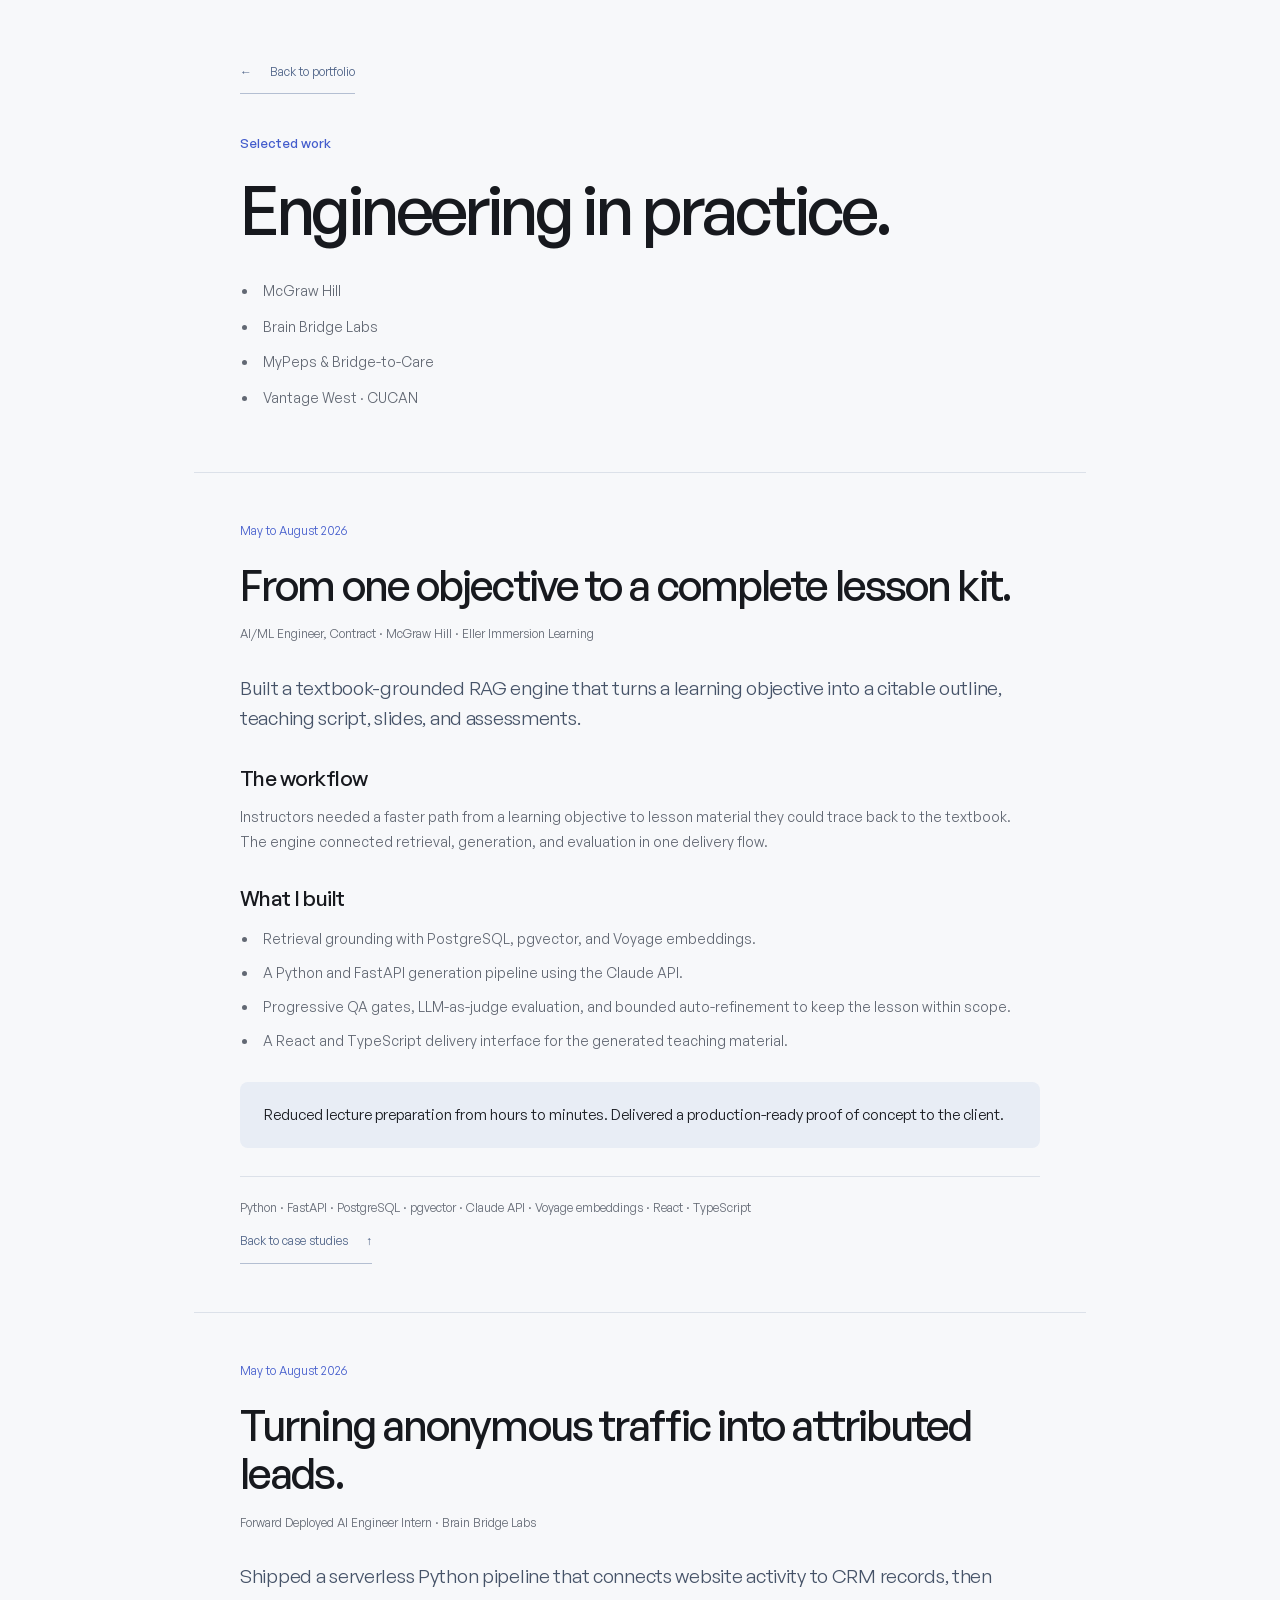
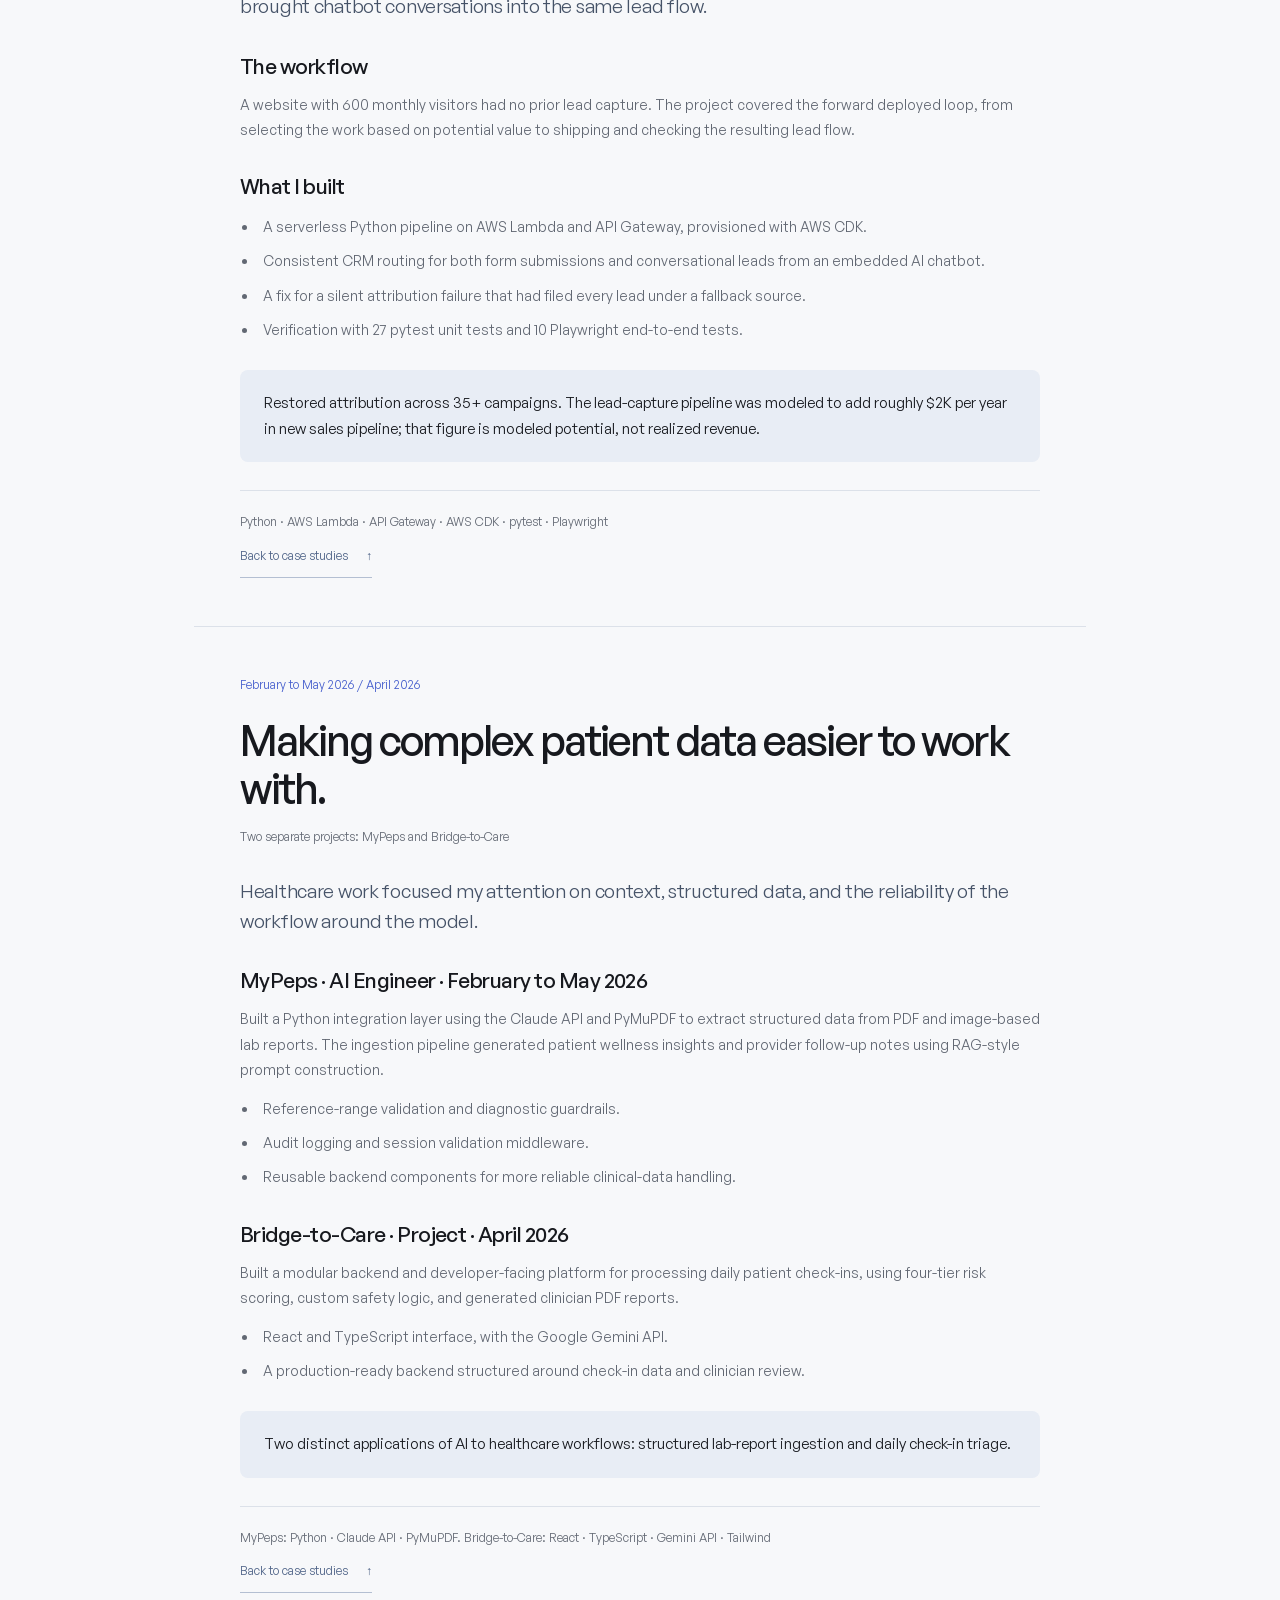
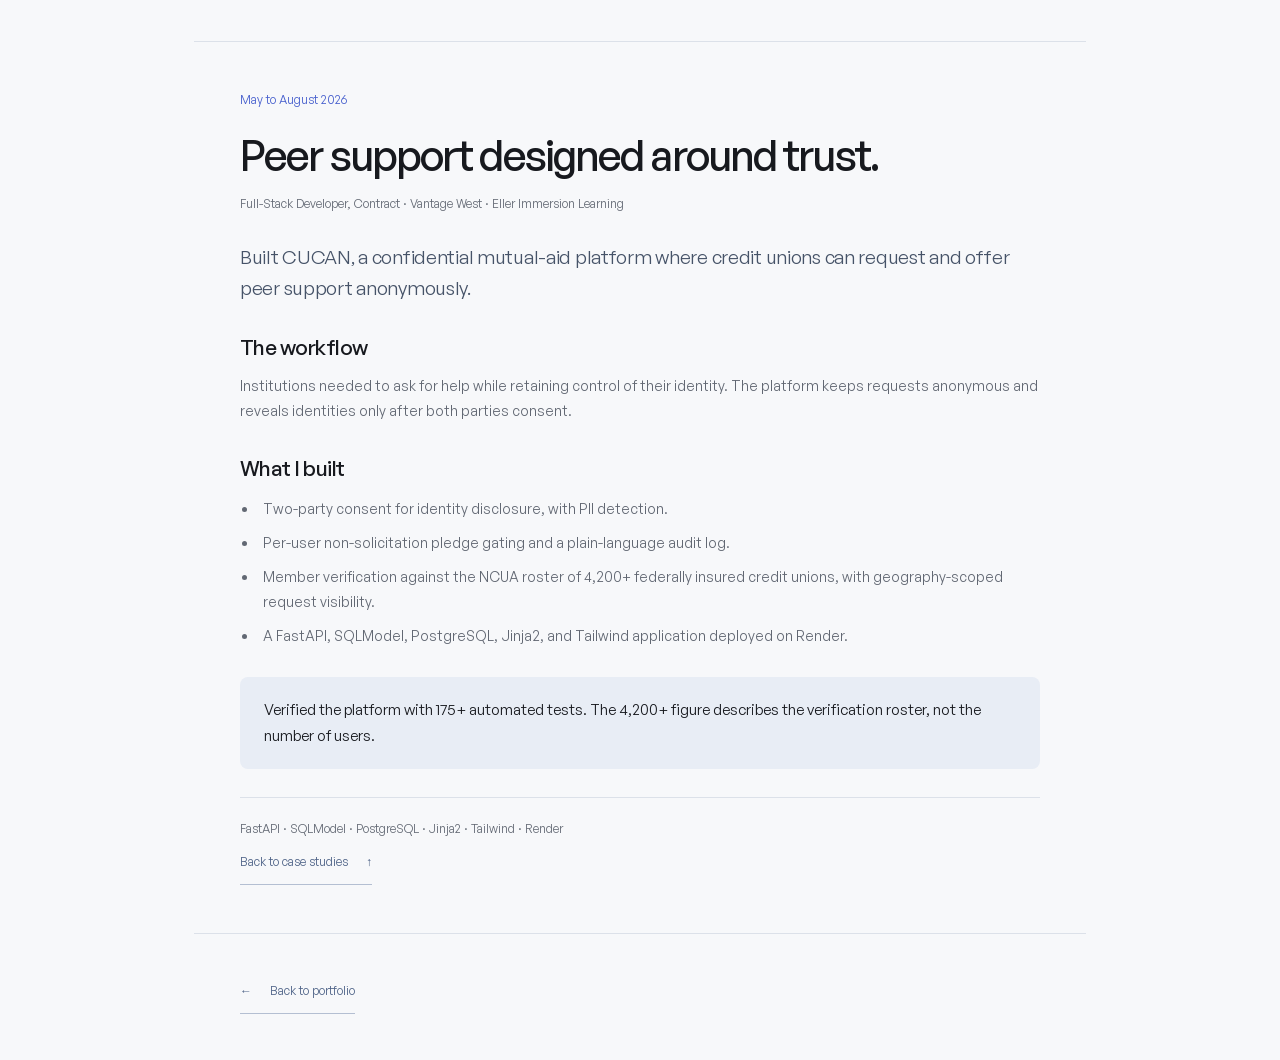
==== case-studies.html @ fef05fc1 "Create interactive AI engineering portfolio" ====
<!doctype html>
<html lang="en">
<head>
  <meta charset="utf-8">
  <meta name="viewport" content="width=device-width, initial-scale=1">
  <meta name="theme-color" content="#f7f8fa">
  <meta name="description" content="Read Sai Hitesh Bommagani’s selected engineering work in education, lead attribution, healthcare, and confidential peer support.">
  <title>Selected work | Sai Hitesh Bommagani</title>
  <link rel="icon" type="image/svg+xml" href="assets/favicon.svg">
  <link rel="stylesheet" href="styles.css?v=2">
</head>
<body class="reading-page">
  <a class="skip-link" href="#main">Skip to case studies</a>
  <main id="main" class="section-shell" style="max-width:940px;margin:auto;padding-top:50px;">
    <header class="case-content" style="padding-top:0;">
      <a class="quiet-link" href="index.html#work"><span aria-hidden="true">←</span> Back to portfolio</a>
      <p class="section-name" style="margin-top:40px;">Selected work</p>
      <h1 style="font-size:clamp(42px,7vw,68px);line-height:1.1;letter-spacing:-.05em;">Engineering in practice.</h1>
      <nav id="case-toc" aria-label="Case studies" style="margin-top:32px;scroll-margin-top:24px;">
        <ul style="padding-left:18px;line-height:1.9;">
          <li><a href="#mcgraw">McGraw Hill</a></li>
          <li><a href="#brainbridge">Brain Bridge Labs</a></li>
          <li><a href="#healthcare">MyPeps &amp; Bridge-to-Care</a></li>
          <li><a href="#vantage">Vantage West · CUCAN</a></li>
        </ul>
      </nav>
    </header>
      <article class="case-content" id="mcgraw" aria-labelledby="mcgraw-title" style="border-top:1px solid var(--line);padding-top:48px;padding-bottom:48px;scroll-margin-top:24px;">
        <p class="case-date">May to August 2026</p>
        <h2 id="mcgraw-title">From one objective to a complete lesson kit.</h2>
        <p class="case-role">AI/ML Engineer, Contract · McGraw Hill · Eller Immersion Learning</p>
        <p class="case-summary">Built a textbook-grounded RAG engine that turns a learning objective into a citable outline, teaching script, slides, and assessments.</p>
        <section aria-labelledby="mcgraw-section-0">
          <h3 id="mcgraw-section-0">The workflow</h3>
          <p>Instructors needed a faster path from a learning objective to lesson material they could trace back to the textbook. The engine connected retrieval, generation, and evaluation in one delivery flow.</p>
        </section>
        <section aria-labelledby="mcgraw-section-1">
          <h3 id="mcgraw-section-1">What I built</h3>
          <ul>
            <li>Retrieval grounding with PostgreSQL, pgvector, and Voyage embeddings.</li>
            <li>A Python and FastAPI generation pipeline using the Claude API.</li>
            <li>Progressive QA gates, LLM-as-judge evaluation, and bounded auto-refinement to keep the lesson within scope.</li>
            <li>A React and TypeScript delivery interface for the generated teaching material.</li>
          </ul>
        </section>
        <p class="case-outcome">Reduced lecture preparation from hours to minutes. Delivered a production-ready proof of concept to the client.</p>
        <p class="case-stack">Python · FastAPI · PostgreSQL · pgvector · Claude API · Voyage embeddings · React · TypeScript</p>
        <a class="quiet-link" href="#case-toc">Back to case studies <span aria-hidden="true">↑</span></a>
      </article>

      <article class="case-content" id="brainbridge" aria-labelledby="brainbridge-title" style="border-top:1px solid var(--line);padding-top:48px;padding-bottom:48px;scroll-margin-top:24px;">
        <p class="case-date">May to August 2026</p>
        <h2 id="brainbridge-title">Turning anonymous traffic into attributed leads.</h2>
        <p class="case-role">Forward Deployed AI Engineer Intern · Brain Bridge Labs</p>
        <p class="case-summary">Shipped a serverless Python pipeline that connects website activity to CRM records, then brought chatbot conversations into the same lead flow.</p>
        <section aria-labelledby="brainbridge-section-0">
          <h3 id="brainbridge-section-0">The workflow</h3>
          <p>A website with 600 monthly visitors had no prior lead capture. The project covered the forward deployed loop, from selecting the work based on potential value to shipping and checking the resulting lead flow.</p>
        </section>
        <section aria-labelledby="brainbridge-section-1">
          <h3 id="brainbridge-section-1">What I built</h3>
          <ul>
            <li>A serverless Python pipeline on AWS Lambda and API Gateway, provisioned with AWS CDK.</li>
            <li>Consistent CRM routing for both form submissions and conversational leads from an embedded AI chatbot.</li>
            <li>A fix for a silent attribution failure that had filed every lead under a fallback source.</li>
            <li>Verification with 27 pytest unit tests and 10 Playwright end-to-end tests.</li>
          </ul>
        </section>
        <p class="case-outcome">Restored attribution across 35+ campaigns. The lead-capture pipeline was modeled to add roughly $2K per year in new sales pipeline; that figure is modeled potential, not realized revenue.</p>
        <p class="case-stack">Python · AWS Lambda · API Gateway · AWS CDK · pytest · Playwright</p>
        <a class="quiet-link" href="#case-toc">Back to case studies <span aria-hidden="true">↑</span></a>
      </article>

      <article class="case-content" id="healthcare" aria-labelledby="healthcare-title" style="border-top:1px solid var(--line);padding-top:48px;padding-bottom:48px;scroll-margin-top:24px;">
        <p class="case-date">February to May 2026 / April 2026</p>
        <h2 id="healthcare-title">Making complex patient data easier to work with.</h2>
        <p class="case-role">Two separate projects: MyPeps and Bridge-to-Care</p>
        <p class="case-summary">Healthcare work focused my attention on context, structured data, and the reliability of the workflow around the model.</p>
        <section aria-labelledby="healthcare-section-0">
          <h3 id="healthcare-section-0">MyPeps · AI Engineer · February to May 2026</h3>
          <p>Built a Python integration layer using the Claude API and PyMuPDF to extract structured data from PDF and image-based lab reports. The ingestion pipeline generated patient wellness insights and provider follow-up notes using RAG-style prompt construction.</p>
          <ul>
            <li>Reference-range validation and diagnostic guardrails.</li>
            <li>Audit logging and session validation middleware.</li>
            <li>Reusable backend components for more reliable clinical-data handling.</li>
          </ul>
        </section>
        <section aria-labelledby="healthcare-section-1">
          <h3 id="healthcare-section-1">Bridge-to-Care · Project · April 2026</h3>
          <p>Built a modular backend and developer-facing platform for processing daily patient check-ins, using four-tier risk scoring, custom safety logic, and generated clinician PDF reports.</p>
          <ul>
            <li>React and TypeScript interface, with the Google Gemini API.</li>
            <li>A production-ready backend structured around check-in data and clinician review.</li>
          </ul>
        </section>
        <p class="case-outcome">Two distinct applications of AI to healthcare workflows: structured lab-report ingestion and daily check-in triage.</p>
        <p class="case-stack">MyPeps: Python · Claude API · PyMuPDF. Bridge-to-Care: React · TypeScript · Gemini API · Tailwind</p>
        <a class="quiet-link" href="#case-toc">Back to case studies <span aria-hidden="true">↑</span></a>
      </article>

      <article class="case-content" id="vantage" aria-labelledby="vantage-title" style="border-top:1px solid var(--line);padding-top:48px;padding-bottom:48px;scroll-margin-top:24px;">
        <p class="case-date">May to August 2026</p>
        <h2 id="vantage-title">Peer support designed around trust.</h2>
        <p class="case-role">Full-Stack Developer, Contract · Vantage West · Eller Immersion Learning</p>
        <p class="case-summary">Built CUCAN, a confidential mutual-aid platform where credit unions can request and offer peer support anonymously.</p>
        <section aria-labelledby="vantage-section-0">
          <h3 id="vantage-section-0">The workflow</h3>
          <p>Institutions needed to ask for help while retaining control of their identity. The platform keeps requests anonymous and reveals identities only after both parties consent.</p>
        </section>
        <section aria-labelledby="vantage-section-1">
          <h3 id="vantage-section-1">What I built</h3>
          <ul>
            <li>Two-party consent for identity disclosure, with PII detection.</li>
            <li>Per-user non-solicitation pledge gating and a plain-language audit log.</li>
            <li>Member verification against the NCUA roster of 4,200+ federally insured credit unions, with geography-scoped request visibility.</li>
            <li>A FastAPI, SQLModel, PostgreSQL, Jinja2, and Tailwind application deployed on Render.</li>
          </ul>
        </section>
        <p class="case-outcome">Verified the platform with 175+ automated tests. The 4,200+ figure describes the verification roster, not the number of users.</p>
        <p class="case-stack">FastAPI · SQLModel · PostgreSQL · Jinja2 · Tailwind · Render</p>
        <a class="quiet-link" href="#case-toc">Back to case studies <span aria-hidden="true">↑</span></a>
      </article>
    <footer class="case-content" style="border-top:1px solid var(--line);">
      <a class="quiet-link" href="index.html#work"><span aria-hidden="true">←</span> Back to portfolio</a>
    </footer>
  </main>
</body>
</html>
---- styles.css ----
@font-face{font-family:General Sans;src:url('assets/fonts/general-sans-regular.woff2') format('woff2');font-weight:400;font-style:normal;font-display:swap}
@font-face{font-family:General Sans;src:url('assets/fonts/general-sans-medium.woff2') format('woff2');font-weight:500;font-style:normal;font-display:swap}
@font-face{font-family:General Sans;src:url('assets/fonts/general-sans-semibold.woff2') format('woff2');font-weight:600;font-style:normal;font-display:swap}
:root{--paper:#f7f8fa;--ink:#17191e;--muted:#626873;--blue:#435ccc;--line:#dce1e9;--page-inset:max(clamp(24px,4.5vw,72px),calc((100vw - 1360px)/2));--ease-out:cubic-bezier(.22,1,.36,1);font-family:General Sans,Arial,sans-serif;color:var(--ink);background:var(--paper);font-synthesis:none;scroll-behavior:smooth;scroll-padding-top:32px}
*{box-sizing:border-box}
body{margin:0;-webkit-font-smoothing:antialiased}
body.modal-open{overflow:hidden}
a{color:inherit;text-decoration:none}
button{font:inherit;color:inherit;cursor:pointer}
button,a{-webkit-tap-highlight-color:transparent}
button:focus-visible,a:focus-visible{outline:2px solid var(--blue);outline-offset:6px}
::selection{background:#dce3fc;color:var(--ink)}
p,h1,h2,h3,h4,figure,dl,dd{margin:0}
p{line-height:1.7}
h1,h2,h3,h4{font-weight:500;letter-spacing:-.045em}
[hidden]{display:none!important}
.section-shell{padding-inline:var(--page-inset)}
.skip-link{position:fixed;left:20px;top:-90px;background:var(--ink);color:#fff;padding:12px 20px;z-index:20}
.skip-link:focus-visible{top:15px}
.site-header{height:76px;padding-inline:var(--page-inset);display:flex;align-items:center;justify-content:space-between;gap:24px}
.wordmark{font-size:26px;font-weight:600;letter-spacing:-1.2px;white-space:nowrap}
.wordmark-dot{color:var(--blue)}
.site-header nav{display:flex;align-items:center;gap:32px;font-size:14px}
.site-header nav a{min-height:44px;display:flex;align-items:center;position:relative;color:#575f6e}
.site-header nav a:after{content:'';position:absolute;bottom:5px;left:0;right:0;height:1px;background:var(--blue);transform:scaleX(0);transform-origin:left;transition:transform .2s ease}
.header-contact{border:1px solid #c8cfdb;border-radius:26px;min-height:44px;padding:11px 19px;font-size:13px;white-space:nowrap;transition:background .2s ease}
.header-contact span{margin-left:20px}
.hero-scroll{position:relative}
.hero-sticky{position:relative;min-height:min(720px,calc(100svh - 76px));padding:36px var(--page-inset) 20px;display:grid;grid-template-columns:minmax(0,1.25fr) minmax(0,1fr);grid-template-rows:1fr auto;column-gap:10px;row-gap:28px}
.hero-copy{align-self:center;z-index:2;min-width:0}
.intro-name{font-size:15px;color:var(--muted);margin-bottom:26px}
.hero-copy h1{font-size:clamp(58px,6.4vw,103px);line-height:1.04;letter-spacing:-.07em;margin-left:-5px;white-space:nowrap}
.hero-copy h1 span{display:block}
.hero-description{font-size:17px;color:var(--muted);line-height:1.7;max-width:430px;margin-top:26px}
.hero-actions{display:flex;align-items:center;gap:28px;margin-top:28px;font-size:13px}
.primary-link{border-radius:30px;padding:15px 20px;background:var(--ink);color:#fff;display:flex;gap:26px;align-items:center;min-height:48px;white-space:nowrap;transition:background .18s ease,transform .18s ease}
.primary-link span{font-size:19px;line-height:1}
.resume-link{min-height:44px;display:flex;align-items:center;gap:18px;border-bottom:1px solid #bec7d6;white-space:nowrap}
.sculpture-wrap{position:relative;align-self:stretch;width:100%;height:100%;min-height:440px;pointer-events:none;min-width:0}
.sculpture{position:absolute;inset:0;width:100%;height:100%;opacity:0;z-index:2}
.sculpture.is-ready{opacity:1}
.sculpture-fallback{position:absolute;inset:0;width:100%;height:100%;object-fit:contain}
.sculpture-wrap.has-webgl .sculpture-fallback{visibility:hidden}
.sculpture-shadow{position:absolute;left:20%;right:15%;bottom:3%;height:3%;background:#19243624;border-radius:50%;filter:blur(14px);transform:rotate(-7deg)}
.hero-bottom{grid-column:1/-1;display:flex;align-items:center;justify-content:space-between;gap:20px;border-bottom:1px solid var(--line);padding-bottom:16px}
.availability{font-size:12px;color:var(--muted)}
.motion-toggle{display:flex;align-items:center;gap:9px;border:0;background:none;padding:10px 0;min-height:44px;font-size:12px;color:var(--muted)}
.motion-icon{font-size:15px}
.hero-progress{display:none}
.section-name{font-size:13px;font-weight:500;color:var(--blue);margin-bottom:18px;letter-spacing:0;line-height:1.5}
h2{font-size:clamp(38px,4vw,61px);line-height:1.12}
.section-intro{color:var(--muted);font-size:17px;max-width:620px;margin-top:20px}
.section-heading{margin-bottom:40px}
.work-section{padding-top:76px;padding-bottom:82px}
.work-index{display:grid;grid-template-columns:1fr 1fr 1fr;margin:0 0 18px;border-bottom:1px solid var(--line)}
.work-index a{padding:18px 20px 24px 0;display:grid;gap:9px;font-size:16px;font-weight:500}
.work-index a span{font-size:12px;font-weight:400;color:var(--muted)}
.featured-project{display:grid;grid-template-columns:minmax(0,1fr) minmax(0,1.12fr);gap:7%;padding:54px 0;border-bottom:1px solid var(--line);scroll-margin-top:36px;align-items:center}
.project-company{font-size:16px;font-weight:500;margin-bottom:14px;color:var(--blue)}
.project-copy h3{font-size:clamp(31px,3vw,44px);line-height:1.14;letter-spacing:-.045em}
.project-role{font-size:12px;color:#69717f;margin-top:16px;line-height:1.65}
.project-summary{font-size:16px;color:#49515e;margin-top:21px;max-width:520px}
.project-facts{display:grid;gap:18px;margin-top:24px}
.project-facts>div{display:grid;grid-template-columns:102px 1fr;gap:16px}
.project-facts dt{font-size:12px;font-weight:500;color:var(--ink);padding-top:2px}
.project-facts dd{font-size:14px;color:var(--muted);line-height:1.65}
.tech-line{font-size:12px;color:#5d687d;line-height:1.9;margin-top:22px}
.case-trigger{font-size:13px;display:inline-flex;align-items:center;gap:30px;min-height:44px;border-bottom:1px solid #aebbd9;margin-top:17px;padding:7px 0;white-space:nowrap;transition:color .18s ease}
.case-trigger span,.repo-link span,.public-links a span{display:inline-block;transition:transform .2s var(--ease-out)}
.workflow{background:#e7edf6;border-radius:12px;padding:25px 28px;min-height:410px;display:flex;flex-direction:column;position:relative;min-width:0}
.workflow-attribution{background:#e8eaf0}
.workflow-top{display:flex;align-items:center;justify-content:space-between;gap:14px;font-size:12px;color:#55647a}
.workflow-replay{border:0;background:none;display:none;font-size:11px;color:#586a88;min-height:44px;padding:8px 0;white-space:nowrap}
.workflow.is-enhanced .workflow-replay{display:flex;gap:8px;align-items:center}
.workflow-metric{display:grid;gap:8px;margin-top:26px}
.workflow-metric strong{font-size:clamp(31px,3vw,43px);font-weight:500;letter-spacing:-.055em;line-height:1.15}
.workflow-metric>span{font-size:13px;color:#657188}
.flow-steps{display:grid;grid-template-columns:repeat(4,minmax(0,1fr));gap:8px;margin-top:34px}
.flow-step{border:0;background:none;display:grid;justify-items:center;gap:12px;padding:5px 0;color:#59677f;font-size:11px;min-height:72px;text-align:center;line-height:1.4}
.step-symbol{display:grid;place-items:center;width:43px;height:43px;border:1px solid #bcc8db;border-radius:10px;background:#ffffff80;color:#53698f;font-size:23px;transition:transform .22s var(--ease-out),background .22s ease,color .22s ease}
.flow-step.is-active .step-symbol{background:var(--blue);border-color:var(--blue);color:#fff;transform:translateY(-3px);box-shadow:0 5px 15px #435ccc18}
.flow-step.is-active{color:#243e77}
.workflow-line{position:relative;margin:17px 11% 0;height:1px;background:#bfcbdf}
.flow-fill{position:absolute;inset:0;background:var(--blue);transform-origin:left center;transform:scaleX(0)}
.flow-packet{position:absolute;left:0;top:-3px;width:7px;height:7px;background:var(--blue);border-radius:50%}
.workflow-description{font-size:13px;color:#526078;margin-top:23px;min-height:72px;line-height:1.7}
.workflow-footer{margin-top:auto;padding-top:18px;display:flex;align-items:start;justify-content:space-between;gap:20px;border-top:1px solid #cdd7e6;font-size:9px;color:#596b86;line-height:1.5}
.workflow-footer>span:last-child{text-align:right}
.supporting-work{display:grid;grid-template-columns:1fr 1fr;gap:7%;padding-top:48px}
.supporting-project{min-width:0;padding:0 20px 0 0}
.supporting-project h3{font-size:31px;line-height:1.2}
.supporting-project>p:not(.project-company):not(.project-role):not(.tech-line){font-size:15px;line-height:1.75;color:var(--muted);margin-top:22px}
.supporting-result{font-size:13px;color:#475976;border-left:2px solid #9cacd1;padding-left:15px;margin-top:22px;line-height:1.7}
.public-section{padding-block:84px;background:#edf0f5}
.public-feature{display:grid;grid-template-columns:minmax(0,.8fr) minmax(0,1.25fr);gap:7%;align-items:center;margin-top:50px}
.project-category{font-size:12px;color:#5d6c86;display:block;line-height:1.5}
.public-feature h3{font-size:clamp(34px,3.2vw,49px);line-height:1.13;margin-top:15px}
.public-feature-copy>p:not(.tech-line){font-size:16px;color:var(--muted);line-height:1.75;margin-top:22px;max-width:420px}
.public-links{display:flex;align-items:center;gap:25px;font-size:12px;margin-top:25px;flex-wrap:wrap}
.public-links a{display:flex;gap:13px;align-items:center;min-height:44px;border-bottom:1px solid #aab5c9;white-space:nowrap}
.public-links .demo-link{background:var(--ink);color:#fff;border:0;padding:13px 18px;border-radius:24px;gap:23px}
.real-project-image{min-width:0;padding:22px 22px 0;background:#dce3ef;border-radius:12px;overflow:hidden}
.real-project-image>a{display:block;aspect-ratio:1.5;overflow:hidden;border-radius:6px 6px 0 0;background:white;box-shadow:0 8px 24px #293c6210}
.real-project-image img{width:100%;height:auto;display:block;transition:transform .6s var(--ease-out);transform-origin:top center}
.real-project-image figcaption{font-size:10px;color:#52617d;padding:13px 0}
.public-project-list{margin-top:60px}
.public-project{display:grid;grid-template-columns:minmax(0,.8fr) minmax(0,1.2fr) auto;gap:40px;align-items:start;border-top:1px solid #ced6e2;padding:32px 0}
.public-project h3{font-size:26px;line-height:1.2;margin-top:11px;letter-spacing:-.035em}
.public-project>div>p:not(.tech-line){font-size:14px;color:var(--muted);line-height:1.8;max-width:570px}
.public-project .tech-line{margin-top:12px;font-size:11px}
.repo-link{font-size:12px;display:flex;align-items:center;gap:20px;min-height:44px;white-space:nowrap;border-bottom:1px solid #aab5c9;margin-top:10px}
.story-section{padding-top:84px;padding-bottom:0}
.timeline-track{--journey-progress:0;position:relative;margin-top:65px}
.timeline-line{position:absolute;top:0;left:0;right:0;height:1px;background:var(--line)}
.timeline-line span{position:absolute;inset:0;background:var(--blue);transform:scaleX(var(--journey-progress));transform-origin:left center;transition:transform .8s var(--ease-out)}
.timeline-entries{display:grid;grid-template-columns:repeat(4,minmax(0,1fr));gap:28px}
.timeline-entry{position:relative;padding-top:29px;min-width:0;scroll-margin-top:60px}
.timeline-dot{position:absolute;top:-4px;left:0;width:9px;height:9px;border:1px solid #99aacb;border-radius:50%;background:var(--paper);transition:background .2s ease,box-shadow .3s ease}
.timeline-entry.is-current .timeline-dot{background:var(--blue);border-color:var(--blue);box-shadow:0 0 0 5px #435ccc10}
.timeline-date{font-size:11px;color:#5d687d;line-height:1.6;min-height:36px}
.timeline-entry h3{font-size:25px;line-height:1.2;margin-top:9px}
.timeline-role{font-size:11px;color:#5d6d88;line-height:1.7;margin-top:12px;min-height:40px}
.timeline-entry>p:not(.timeline-date):not(.timeline-role){font-size:13px;color:var(--muted);line-height:1.8;margin-top:13px}
.timeline-entry>a{font-size:11px;min-height:44px;display:inline-flex;align-items:center;gap:15px;margin-top:16px;color:#3d547e}
.community-strip{margin-top:66px;border-top:1px solid var(--line);border-bottom:1px solid var(--line);padding:38px 0;display:grid;grid-template-columns:1fr 1fr;gap:10%;align-items:center;scroll-margin-top:30px}
.community-copy .section-name{font-size:11px;margin-bottom:12px}
.community-copy h3{font-size:29px;line-height:1.2}
.community-copy>p:last-child{font-size:13px;color:var(--muted);max-width:460px;margin-top:16px;line-height:1.8}
.community-figures{display:flex;align-items:start;justify-content:flex-end;gap:40px}
.community-figures>div{display:grid;gap:10px}
.community-figures strong{font-size:43px;font-weight:500;letter-spacing:-.06em}
.community-figures span{font-size:11px;color:var(--muted);white-space:nowrap}
.about-section{padding-block:84px}
.about-top{display:grid;grid-template-columns:1fr 1fr;gap:10%}
.about-copy{padding-top:34px}
.about-copy p{font-size:15px;color:var(--muted);margin-bottom:20px}
.about-copy p:first-child{font-size:22px;letter-spacing:-.02em;color:var(--ink);line-height:1.5}
.skills-grid{display:grid;grid-template-columns:repeat(3,minmax(0,1fr));gap:50px;padding-top:30px;border-top:1px solid var(--line);margin-top:50px}
.skills-grid h3{font-size:16px;letter-spacing:-.02em;margin-bottom:14px}
.skills-grid p{font-size:13px;color:var(--muted);line-height:1.85;max-width:330px}
.education-line{margin-top:50px;padding-top:30px;border-top:1px solid var(--line);display:flex;gap:22px;align-items:start}
.education-symbol{font-size:24px;color:#526b97;width:40px;flex:none;text-align:center}
.education-line strong{font-size:16px;font-weight:500}
.education-line p{font-size:12px;color:var(--muted);margin-top:8px}
.education-line p span{font-size:11px}
.graduation{margin-left:auto;font-size:12px;color:var(--muted);line-height:1.9;text-align:right}
.contact-section{background:#e9edf5;padding-top:35px}
.contact-top{display:flex;align-items:center;justify-content:space-between;gap:20px}
.back-top{font-size:12px;display:flex;align-items:center;gap:18px;min-height:44px;color:var(--muted)}
.contact-main{display:grid;grid-template-columns:1.35fr 1fr;gap:7%;align-items:end;padding:60px 0 65px}
.contact-main h2{font-size:clamp(44px,6vw,90px);line-height:1.07;letter-spacing:-.065em}
.contact-main h2>span{color:var(--blue)}
.contact-actions>p{font-size:14px;color:var(--muted);margin-bottom:23px}
.contact-email{font-size:clamp(18px,1.7vw,25px);letter-spacing:-.03em;display:flex;align-items:center;gap:16px;white-space:nowrap;min-height:44px}
.copy-email{background:none;border:0;padding:7px 0;min-height:44px;font-size:12px;color:#596b89}
.copy-status{font-size:11px;color:#3b5a45;display:block;min-height:18px}
.footer-bottom{display:flex;justify-content:space-between;align-items:center;gap:24px;font-size:11px;padding:20px 0;border-top:1px solid #ccd4e3;color:#5c687d}
.footer-bottom>div{display:flex;gap:26px}
.footer-bottom a{display:flex;align-items:center;gap:8px;min-height:44px;color:#384c6b}
.case-dialog{border:0;border-radius:12px;background:var(--paper);color:var(--ink);padding:0;width:min(850px,calc(100% - 32px));max-height:88vh;box-shadow:0 25px 90px #18263c40;animation:dialog-in .25s var(--ease-out)}
.case-dialog::backdrop{background:#18203270;backdrop-filter:blur(6px)}
.dialog-toolbar{padding:15px 32px;background:var(--paper);position:sticky;top:0;z-index:1;border-bottom:1px solid var(--line);display:flex;align-items:center;justify-content:space-between;font-size:12px;color:var(--muted)}
.close-dialog{background:none;border:0;padding:8px 0;min-height:44px;font-size:13px;display:flex;gap:15px;align-items:center}
.close-dialog span{font-size:24px}
.case-content{padding:36px 46px 46px}
.case-date{font-size:12px;color:var(--blue);margin-bottom:20px}
.case-content h2{font-size:42px;line-height:1.15}
.case-role{font-size:12px;color:var(--muted);margin-top:15px}
.case-summary{font-size:19px;line-height:1.6;letter-spacing:-.015em;color:#465368;margin-top:28px}
.case-content h3{font-size:21px;letter-spacing:-.025em;margin:30px 0 12px}
.case-content section>p,.case-content ul{font-size:14px;color:var(--muted);line-height:1.8}
.case-content ul{padding-left:18px}
.case-content li{padding-left:5px;margin:9px 0}
.case-outcome{font-size:15px;line-height:1.75;background:#e8edf5;border-radius:8px;padding:20px 24px;margin-top:28px}
.case-stack{font-size:12px;color:var(--muted);line-height:1.9;border-top:1px solid var(--line);padding-top:20px;margin-top:28px}
.quiet-link{font-size:12px;color:#4b6085;display:inline-flex;gap:18px;align-items:center;min-height:44px;border-bottom:1px solid #b4bfd2}
.reading-page .section-shell{padding-inline:24px}
.noscript-note{font-size:12px;padding:12px 24px;background:#e8edf5;text-align:center}
.hero-copy>*{animation:hero-enter .75s var(--ease-out) both}
.hero-copy>*:nth-child(2){animation-delay:60ms}.hero-copy>*:nth-child(3){animation-delay:120ms}.hero-copy>*:nth-child(4){animation-delay:180ms}
@keyframes hero-enter{from{transform:translateY(14px);opacity:.7}to{transform:none;opacity:1}}
@keyframes dialog-in{from{transform:translateY(10px) scale(.985);opacity:.8}to{transform:none;opacity:1}}
@media(hover:hover) and (pointer:fine){.site-header nav a:hover:after{transform:scaleX(1)}.header-contact:hover{background:#e9edf4}.primary-link:hover{background:#364e7a}.case-trigger:hover,.repo-link:hover{color:var(--blue)}.case-trigger:hover span,.repo-link:hover span,.public-links a:hover span{transform:translate(2px,-2px)}.real-project-image>a:hover img{transform:scale(1.035)}.flow-step:hover .step-symbol{transform:translateY(-3px)}.work-index a:hover{color:var(--blue)}.footer-bottom a:hover{text-decoration:underline;text-underline-offset:4px}}
button:active,.primary-link:active,.demo-link:active{transform:scale(.98)}
body[data-motion='paused'] *,body[data-motion='paused'] *:before,body[data-motion='paused'] *:after{animation:none!important;transition:none!important}
@media(max-width:1100px){.hero-copy h1{font-size:6.4vw}.hero-description{font-size:15px;max-width:360px}.hero-actions{gap:20px;font-size:12px}.sculpture-wrap{min-height:380px}.featured-project{gap:5%;grid-template-columns:1fr 1.08fr}.workflow{padding:23px;min-height:420px}.workflow-metric strong{font-size:33px}.flow-steps{gap:4px}.flow-step{font-size:10px}.workflow-footer{font-size:8px;gap:12px}.project-copy h3{font-size:34px}.project-facts>div{grid-template-columns:87px 1fr;gap:12px}.project-facts dt{font-size:11px}.project-facts dd{font-size:13px}.project-summary{font-size:15px}.project-role{font-size:11px}.timeline-entries{gap:20px}.timeline-date{font-size:10px}.timeline-entry h3{font-size:23px}.timeline-role{font-size:10px;min-height:52px}.timeline-entry>p:not(.timeline-date):not(.timeline-role){font-size:12px}.public-project{gap:28px}.community-figures{gap:25px}.community-figures strong{font-size:37px}.community-figures span{font-size:10px}.contact-email{font-size:19px}}
@media(max-width:767px){:root{--page-inset:24px;scroll-padding-top:24px}.site-header{height:72px;gap:14px}.wordmark{font-size:22px}.site-header nav{gap:18px;font-size:12px}.site-header nav a:last-child{display:none}.header-contact{font-size:11px;padding:10px 13px;min-height:40px}.header-contact span{margin-left:8px}.hero-sticky{min-height:0;padding-top:30px;padding-bottom:18px;grid-template-columns:1fr;grid-template-rows:auto auto auto;row-gap:14px}.hero-copy{grid-row:1}.intro-name{font-size:12px;margin-bottom:23px}.hero-copy h1{font-size:clamp(43px,9.9vw,72px);margin-left:-3px;line-height:1.05;letter-spacing:-.065em}.hero-description{font-size:14px;max-width:360px;margin-top:20px}.hero-actions{gap:20px;margin-top:22px;font-size:11px}.primary-link{padding:13px 17px;gap:20px;min-height:44px}.primary-link span{font-size:17px}.resume-link{gap:10px}.sculpture-wrap{grid-row:2;min-height:0;height:310px;width:100%;max-width:480px;margin-inline:auto}.sculpture-shadow{bottom:4%;left:25%;right:20%;height:3%}.hero-bottom{grid-row:3;grid-column:1;gap:10px;align-items:center;padding-bottom:15px}.availability{font-size:10px}.motion-toggle{font-size:10px;gap:7px}.section-name{font-size:11px;margin-bottom:15px}h2{font-size:37px;line-height:1.13}.section-intro{font-size:14px;margin-top:17px}.section-heading{margin-bottom:30px}.work-section{padding-top:55px;padding-bottom:55px}.work-index{grid-template-columns:1fr;gap:0;margin-bottom:0}.work-index a{display:flex;justify-content:space-between;align-items:center;gap:15px;padding:14px 0;font-size:13px;min-height:51px}.work-index a:not(:last-child){border-bottom:1px solid #e8ebf0}.work-index a span{font-size:10px}.featured-project{grid-template-columns:1fr;gap:28px;padding:36px 0}.project-company{font-size:14px;margin-bottom:12px}.project-copy h3{font-size:33px;line-height:1.16}.project-role{font-size:11px;margin-top:13px}.project-summary{font-size:14px;margin-top:18px}.project-facts{gap:16px;margin-top:20px}.project-facts>div{grid-template-columns:91px 1fr;gap:12px}.project-facts dt{font-size:11px}.project-facts dd{font-size:13px}.tech-line{font-size:11px;margin-top:20px}.case-trigger{font-size:12px;gap:24px;margin-top:14px}.workflow{min-height:380px;padding:20px;border-radius:10px}.workflow-top{font-size:11px}.workflow-replay{font-size:10px}.workflow-metric{margin-top:17px}.workflow-metric strong{font-size:33px}.workflow-metric>span{font-size:11px}.flow-steps{margin-top:25px;gap:4px}.flow-step{font-size:10px;gap:10px}.step-symbol{width:39px;height:39px;font-size:21px}.workflow-line{margin-top:11px}.workflow-description{font-size:12px;min-height:88px;margin-top:20px}.workflow-footer{font-size:8px;gap:10px;padding-top:15px}.supporting-work{grid-template-columns:1fr;gap:32px;padding-top:36px}.supporting-project{padding-right:0}.supporting-project:not(:last-child){padding-bottom:30px;border-bottom:1px solid var(--line)}.supporting-project h3{font-size:29px}.supporting-project>p:not(.project-company):not(.project-role):not(.tech-line){font-size:14px;margin-top:18px}.supporting-result{font-size:12px;margin-top:18px}.public-section{padding-block:56px}.public-feature{grid-template-columns:1fr;gap:28px;margin-top:34px}.project-category{font-size:11px}.public-feature h3{font-size:35px;margin-top:13px}.public-feature h3 br{display:none}.public-feature-copy>p:not(.tech-line){font-size:14px;margin-top:18px}.public-links{gap:24px;margin-top:18px;font-size:11px}.real-project-image{padding:14px 14px 0}.real-project-image>a{aspect-ratio:1.28}.real-project-image figcaption{font-size:9px;padding:11px 0}.public-project-list{margin-top:38px}.public-project{grid-template-columns:1fr;gap:16px;padding:27px 0}.public-project h3{font-size:26px;margin-top:9px}.public-project h3 br{display:none}.public-project>div>p:not(.tech-line){font-size:14px}.public-project .tech-line{margin-top:9px;font-size:11px}.repo-link{justify-self:start;font-size:12px;margin-top:0;gap:28px}.story-section{padding-top:56px}.timeline-track{margin-top:38px}.timeline-entries{grid-template-columns:1fr;gap:34px}.timeline-line{left:5px;right:auto;top:5px;bottom:12px;width:1px;height:auto}.timeline-line span{transform:scaleY(var(--journey-progress));transform-origin:top center}.timeline-entry{padding:0 0 0 32px}.timeline-dot{left:1px;top:5px}.timeline-date{font-size:11px;min-height:0}.timeline-entry h3{font-size:27px;margin-top:10px}.timeline-role{font-size:11px;margin-top:9px;min-height:0}.timeline-entry>p:not(.timeline-date):not(.timeline-role){font-size:14px;margin-top:11px;max-width:460px}.timeline-entry>a{font-size:12px;margin-top:10px}.community-strip{margin-top:38px;padding:30px 0;grid-template-columns:1fr;gap:26px}.community-copy h3{font-size:28px}.community-copy>p:last-child{font-size:13px}.community-figures{justify-content:flex-start;gap:37px}.community-figures strong{font-size:35px}.community-figures span{font-size:9px}.about-section{padding-block:56px}.about-top{grid-template-columns:1fr;gap:26px}.about-copy{padding-top:0}.about-copy p{font-size:14px;margin-bottom:17px}.about-copy p:first-child{font-size:21px}.skills-grid{grid-template-columns:1fr;gap:23px;margin-top:25px;padding-top:26px}.skills-grid>div{display:grid;grid-template-columns:93px 1fr;gap:15px}.skills-grid h3{font-size:13px;margin:0}.skills-grid p{font-size:12px;max-width:none}.education-line{flex-wrap:wrap;gap:12px;margin-top:35px;padding-top:27px}.education-symbol{font-size:20px;width:27px}.education-line strong{font-size:14px}.education-line p{font-size:11px}.education-line p span{font-size:10px}.graduation{margin-left:39px;text-align:left;font-size:11px}.contact-section{padding-top:26px}.contact-top{gap:15px}.contact-top .availability{font-size:9px}.back-top{font-size:10px;gap:8px}.contact-main{grid-template-columns:1fr;gap:32px;padding:36px 0 40px}.contact-main h2{font-size:52px;line-height:1.1}.contact-actions>p{font-size:13px;margin-bottom:18px}.contact-email{font-size:22px;gap:14px}.copy-email{font-size:11px}.footer-bottom{flex-wrap:wrap;gap:15px;font-size:10px;padding:20px 0}.footer-bottom>div{gap:20px}.footer-bottom>span:last-child{width:100%;font-size:9px}.case-dialog{width:calc(100% - 24px);max-height:91vh}.dialog-toolbar{padding:12px 21px;font-size:11px}.case-content{padding:26px 24px 32px}.case-content h2{font-size:32px}.case-role,.case-date{font-size:11px}.case-summary{font-size:17px;margin-top:23px}.case-content section>p,.case-content ul{font-size:13px}.case-content h3{font-size:19px}.case-outcome{font-size:13px;padding:18px}.case-stack{font-size:11px}.reading-page .section-shell{padding-inline:10px}}
@media(max-width:370px){:root{--page-inset:20px}.site-header nav{gap:12px;font-size:10px}.wordmark{font-size:21px}.header-contact{padding:10px 11px;font-size:10px}.hero-copy h1{font-size:9.6vw}.hero-actions{gap:15px;font-size:10px}.primary-link{padding:13px 15px;gap:14px}.hero-bottom .availability{font-size:9px}.motion-toggle{font-size:9px}.sculpture-wrap{height:280px}.workflow{padding:17px}.flow-step{font-size:9px}.workflow-metric strong{font-size:29px}.workflow-footer{font-size:7px}.community-figures{gap:26px}.community-figures strong{font-size:33px}.contact-main h2{font-size:46px}.contact-email{font-size:19px}.project-facts>div{grid-template-columns:83px 1fr;gap:10px}}
@media(prefers-reduced-motion:reduce){:root{scroll-behavior:auto}*,*:before,*:after{animation:none!important;transition:none!important}.hero-copy>*{transform:none;opacity:1}.flow-step.is-active .step-symbol{transform:none}}

.site-header nav a{white-space:nowrap}.flow-step:disabled{cursor:default}
@media(max-width:767px){.site-header nav{gap:17px}.header-contact{font-size:0;width:44px;height:44px;min-height:44px;display:grid;place-items:center;padding:10px}.header-contact span{font-size:19px;margin:0}}
@media(max-width:370px){.site-header{gap:12px}.site-header nav{gap:12px}.header-contact{font-size:0}}
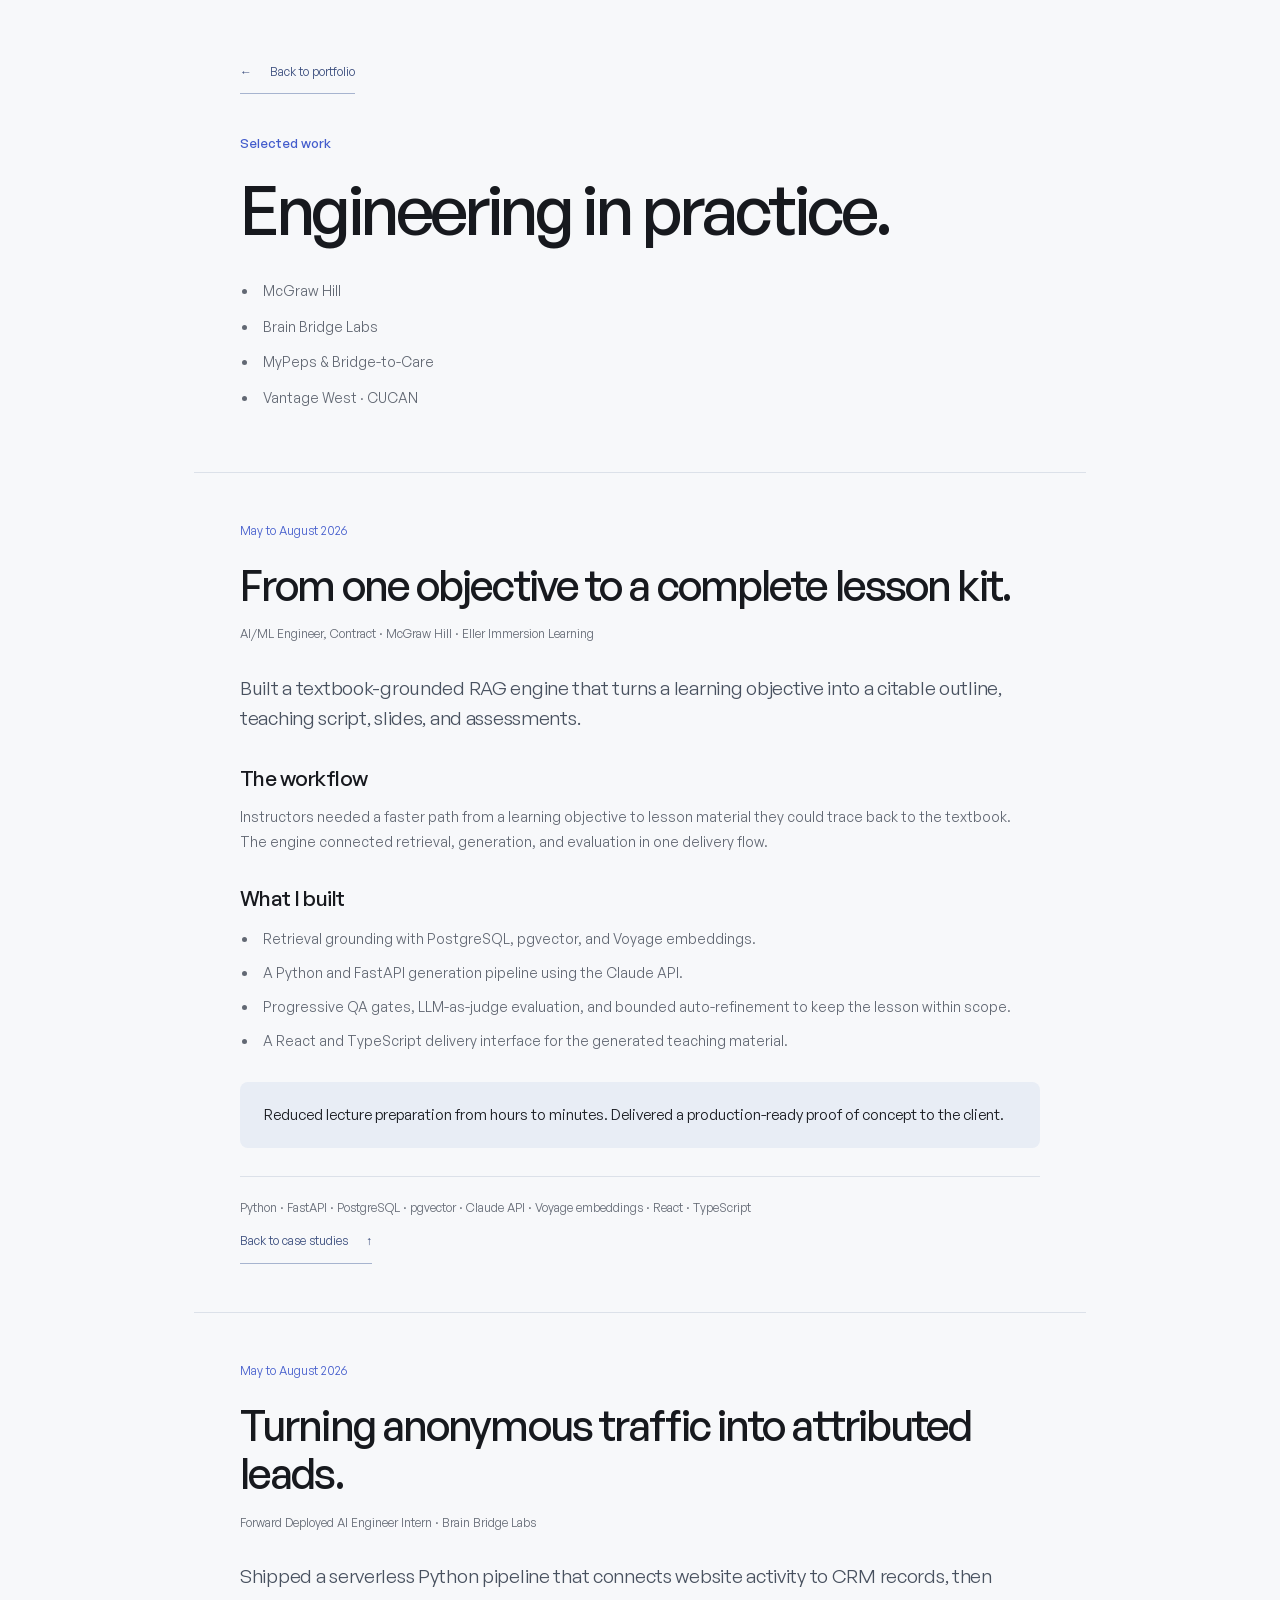
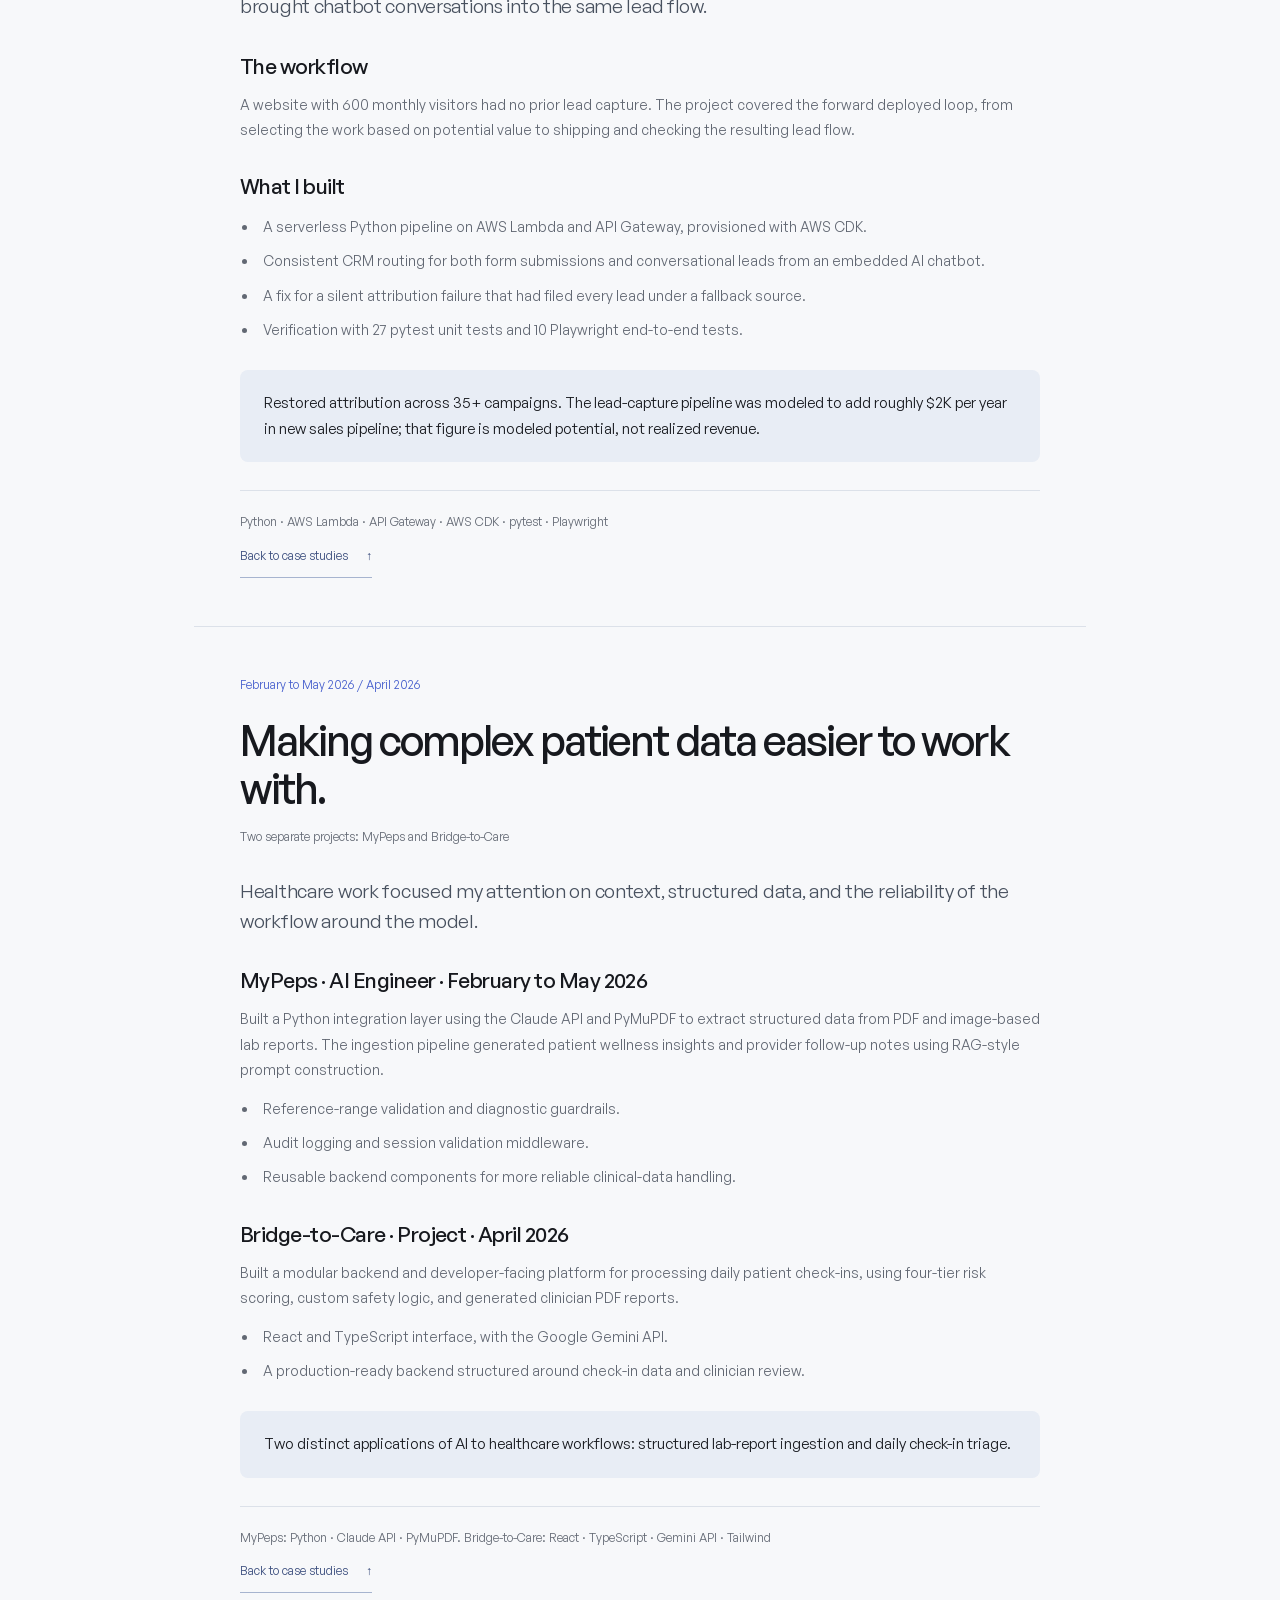
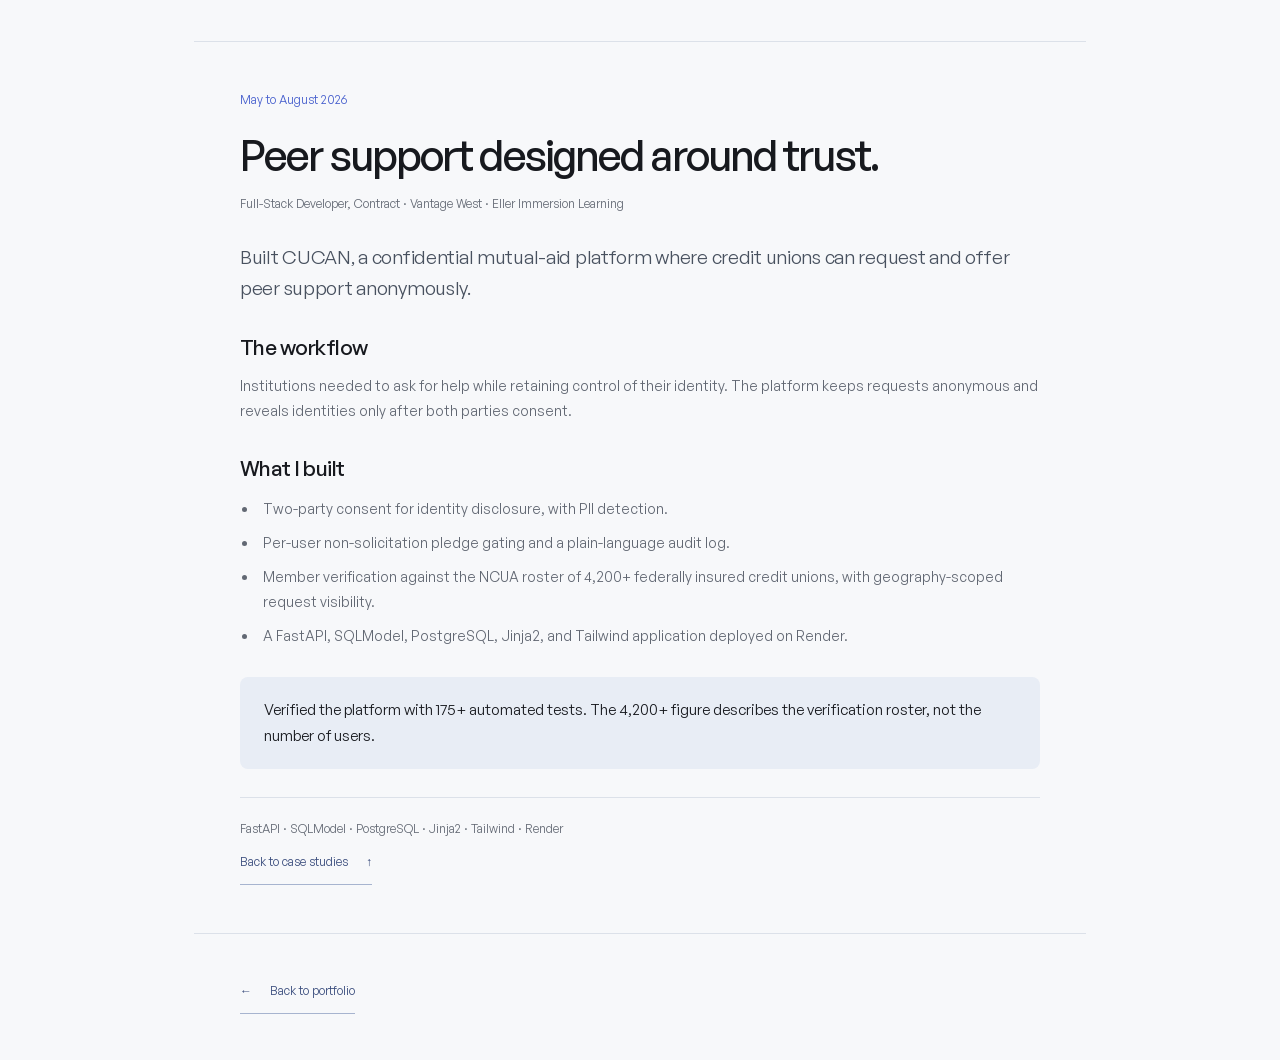
==== commit 3d9e3c37: "Add cursor interactions and a dark theme Cursor (mouse and trackpad only; off for touch, paused, and" ====
--- a/case-studies.html
+++ b/case-studies.html
@@ -7,7 +7,8 @@
   <meta name="description" content="Read Sai Hitesh Bommagani’s selected engineering work in education, lead attribution, healthcare, and confidential peer support.">
   <title>Selected work | Sai Hitesh Bommagani</title>
   <link rel="icon" type="image/svg+xml" href="assets/favicon.svg">
-  <link rel="stylesheet" href="styles.css?v=2">
+  <link rel="stylesheet" href="styles.css?v=4">
+  <script>(function(){var d=document.documentElement,t;try{t=localStorage.getItem('theme')}catch(e){}if(t!=='dark'&&t!=='light')t=matchMedia('(prefers-color-scheme: dark)').matches?'dark':'light';d.dataset.theme=t;document.querySelector('meta[name="theme-color"]').content=t==='dark'?'#0e1014':'#f7f8fa'})()</script>
 </head>
 <body class="reading-page">
   <a class="skip-link" href="#main">Skip to case studies</a>
--- a/styles.css
+++ b/styles.css
@@ -1,7 +1,10 @@
 @font-face{font-family:General Sans;src:url('assets/fonts/general-sans-regular.woff2') format('woff2');font-weight:400;font-style:normal;font-display:swap}
 @font-face{font-family:General Sans;src:url('assets/fonts/general-sans-medium.woff2') format('woff2');font-weight:500;font-style:normal;font-display:swap}
 @font-face{font-family:General Sans;src:url('assets/fonts/general-sans-semibold.woff2') format('woff2');font-weight:600;font-style:normal;font-display:swap}
-:root{--paper:#f7f8fa;--ink:#17191e;--muted:#626873;--blue:#435ccc;--line:#dce1e9;--page-inset:max(clamp(24px,4.5vw,72px),calc((100vw - 1360px)/2));--ease-out:cubic-bezier(.22,1,.36,1);font-family:General Sans,Arial,sans-serif;color:var(--ink);background:var(--paper);font-synthesis:none;scroll-behavior:smooth;scroll-padding-top:32px}
+:root{--paper:#f7f8fa;--surface:#edf0f5;--surface-2:#e9edf5;--panel:#e7edf6;--panel-alt:#e8eaf0;--card:#dce3ef;--tint:#e8edf5;--node:#f8fafd;--ink:#17191e;--ink-hover:#364e7a;--text-strong:#48515f;--accent-ink:#36497a;--muted:#626873;--muted-2:#56647d;--line:#dce1e9;--line-strong:#c9d1de;--line-accent:#a7b4cf;--blue:#435ccc;--blue-fill:#435ccc;--on-accent:#fff;--blue-soft:#dde4fb;--success:#3b5a45;--knot-shadow:#19243624;--dialog-shadow:#18263c40;--backdrop:#18203270;--soft-shadow:#293c6210;--spot:#ffffffb3;--glow:#435ccc12;color-scheme:light;--page-inset:max(clamp(24px,4.5vw,72px),calc((100vw - 1360px)/2));--ease-out:cubic-bezier(.22,1,.36,1);--ease-out-expo:cubic-bezier(.16,1,.3,1);--ease-in-out:cubic-bezier(.65,0,.35,1);font-family:General Sans,Arial,sans-serif;color:var(--ink);background:var(--paper);font-synthesis:none;scroll-behavior:smooth;scroll-padding-top:32px}
+/* Dark tokens apply when chosen, or by system preference until the visitor chooses. */
+:root[data-theme='dark']{--paper:#0e1014;--surface:#13161c;--surface-2:#12151b;--panel:#171b23;--panel-alt:#181b21;--card:#1b2029;--tint:#1a1f29;--node:#1e232d;--ink:#eceef3;--ink-hover:#c8d1ec;--text-strong:#c4cad5;--accent-ink:#a9b8f0;--muted:#9da3af;--muted-2:#949db0;--line:#23272f;--line-strong:#303643;--line-accent:#48526b;--blue:#8398ff;--blue-fill:#5770e6;--on-accent:#fff;--blue-soft:#232b48;--success:#82c99c;--knot-shadow:#000000a6;--dialog-shadow:#000000a0;--backdrop:#05070bb8;--soft-shadow:#00000059;--spot:#8398ff24;--glow:#8398ff17;color-scheme:dark;}
+@media(prefers-color-scheme:dark){:root:not([data-theme='light']){--paper:#0e1014;--surface:#13161c;--surface-2:#12151b;--panel:#171b23;--panel-alt:#181b21;--card:#1b2029;--tint:#1a1f29;--node:#1e232d;--ink:#eceef3;--ink-hover:#c8d1ec;--text-strong:#c4cad5;--accent-ink:#a9b8f0;--muted:#9da3af;--muted-2:#949db0;--line:#23272f;--line-strong:#303643;--line-accent:#48526b;--blue:#8398ff;--blue-fill:#5770e6;--on-accent:#fff;--blue-soft:#232b48;--success:#82c99c;--knot-shadow:#000000a6;--dialog-shadow:#000000a0;--backdrop:#05070bb8;--soft-shadow:#00000059;--spot:#8398ff24;--glow:#8398ff17;color-scheme:dark;}}
 *{box-sizing:border-box}
 body{margin:0;-webkit-font-smoothing:antialiased}
 body.modal-open{overflow:hidden}
@@ -9,39 +12,54 @@
 button{font:inherit;color:inherit;cursor:pointer}
 button,a{-webkit-tap-highlight-color:transparent}
 button:focus-visible,a:focus-visible{outline:2px solid var(--blue);outline-offset:6px}
-::selection{background:#dce3fc;color:var(--ink)}
+::selection{background:var(--blue-soft);color:var(--ink)}
 p,h1,h2,h3,h4,figure,dl,dd{margin:0}
 p{line-height:1.7}
 h1,h2,h3,h4{font-weight:500;letter-spacing:-.045em}
 [hidden]{display:none!important}
 .section-shell{padding-inline:var(--page-inset)}
-.skip-link{position:fixed;left:20px;top:-90px;background:var(--ink);color:#fff;padding:12px 20px;z-index:20}
+.skip-link{position:fixed;left:20px;top:-90px;background:var(--ink);color:var(--paper);padding:12px 20px;z-index:20}
 .skip-link:focus-visible{top:15px}
 .site-header{height:76px;padding-inline:var(--page-inset);display:flex;align-items:center;justify-content:space-between;gap:24px}
 .wordmark{font-size:26px;font-weight:600;letter-spacing:-1.2px;white-space:nowrap}
-.wordmark-dot{color:var(--blue)}
+.wordmark-dot{display:inline-block;color:var(--blue)}
 .site-header nav{display:flex;align-items:center;gap:32px;font-size:14px}
-.site-header nav a{min-height:44px;display:flex;align-items:center;position:relative;color:#575f6e}
+.site-header nav a{min-height:44px;display:flex;align-items:center;position:relative;color:var(--muted)}
 .site-header nav a:after{content:'';position:absolute;bottom:5px;left:0;right:0;height:1px;background:var(--blue);transform:scaleX(0);transform-origin:left;transition:transform .2s ease}
-.header-contact{border:1px solid #c8cfdb;border-radius:26px;min-height:44px;padding:11px 19px;font-size:13px;white-space:nowrap;transition:background .2s ease}
-.header-contact span{margin-left:20px}
+.header-contact{border:1px solid var(--line-strong);border-radius:26px;min-height:44px;padding:11px 19px;font-size:13px;white-space:nowrap;transition:background .2s ease}
+.header-contact span{display:inline-block;margin-left:20px;transition:transform .25s var(--ease-out)}
+.header-actions{display:flex;align-items:center;gap:10px}
+.theme-toggle{display:grid;place-items:center;flex:none;width:44px;height:44px;padding:0;border:1px solid var(--line-strong);border-radius:50%;background:none;color:var(--ink);transition:background .2s ease,border-color .2s ease}
+.theme-toggle svg{width:20px;height:20px;overflow:visible}
+.theme-core{fill:currentColor;transform-origin:12px 12px;transition:transform .6s var(--ease-out-expo)}
+.theme-cut{transition:transform .6s var(--ease-out-expo)}
+.theme-rays{fill:none;stroke:currentColor;stroke-width:1.8;stroke-linecap:round;transform-origin:12px 12px;transition:transform .6s var(--ease-out-expo),opacity .3s ease}
+/* Dark: the sun grows, a shadow disc slides across it into a crescent, and the rays fold away. */
+:root[data-theme='dark'] .theme-core{transform:scale(1.62)}
+:root[data-theme='dark'] .theme-cut{transform:translate(-6px,5px)}
+:root[data-theme='dark'] .theme-rays{transform:rotate(-90deg) scale(.4);opacity:0}
 .hero-scroll{position:relative}
 .hero-sticky{position:relative;min-height:min(720px,calc(100svh - 76px));padding:36px var(--page-inset) 20px;display:grid;grid-template-columns:minmax(0,1.25fr) minmax(0,1fr);grid-template-rows:1fr auto;column-gap:10px;row-gap:28px}
 .hero-copy{align-self:center;z-index:2;min-width:0}
 .intro-name{font-size:15px;color:var(--muted);margin-bottom:26px}
 .hero-copy h1{font-size:clamp(58px,6.4vw,103px);line-height:1.04;letter-spacing:-.07em;margin-left:-5px;white-space:nowrap}
 .hero-copy h1 span{display:block}
+.hero-copy h1 .line{overflow:hidden;padding:0 .06em .14em;margin:0 -.06em -.14em}
 .hero-description{font-size:17px;color:var(--muted);line-height:1.7;max-width:430px;margin-top:26px}
 .hero-actions{display:flex;align-items:center;gap:28px;margin-top:28px;font-size:13px}
-.primary-link{border-radius:30px;padding:15px 20px;background:var(--ink);color:#fff;display:flex;gap:26px;align-items:center;min-height:48px;white-space:nowrap;transition:background .18s ease,transform .18s ease}
-.primary-link span{font-size:19px;line-height:1}
-.resume-link{min-height:44px;display:flex;align-items:center;gap:18px;border-bottom:1px solid #bec7d6;white-space:nowrap}
+.primary-link{border-radius:30px;padding:15px 20px;background:var(--ink);color:var(--paper);display:flex;gap:26px;align-items:center;min-height:48px;white-space:nowrap;transition:background .18s ease,transform .18s ease}
+.primary-link span{display:inline-block;font-size:19px;line-height:1;transition:transform .25s var(--ease-out)}
+.resume-link{min-height:44px;display:flex;align-items:center;gap:18px;border-bottom:1px solid var(--line-strong);white-space:nowrap}
+.resume-link span{display:inline-block;transition:transform .25s var(--ease-out)}
 .sculpture-wrap{position:relative;align-self:stretch;width:100%;height:100%;min-height:440px;pointer-events:none;min-width:0}
-.sculpture{position:absolute;inset:0;width:100%;height:100%;opacity:0;z-index:2}
+.sculpture{position:absolute;inset:0;width:100%;height:100%;opacity:0;z-index:2;will-change:transform}
 .sculpture.is-ready{opacity:1}
 .sculpture-fallback{position:absolute;inset:0;width:100%;height:100%;object-fit:contain}
 .sculpture-wrap.has-webgl .sculpture-fallback{visibility:hidden}
-.sculpture-shadow{position:absolute;left:20%;right:15%;bottom:3%;height:3%;background:#19243624;border-radius:50%;filter:blur(14px);transform:rotate(-7deg)}
+.sculpture-wrap.has-webgl{pointer-events:auto;cursor:grab;touch-action:pan-y;user-select:none;-webkit-user-select:none}
+.sculpture-wrap.is-dragging{cursor:grabbing}
+body[data-motion='paused'] .sculpture-wrap{cursor:default}
+.sculpture-shadow{position:absolute;left:20%;right:15%;bottom:3%;height:3%;background:var(--knot-shadow);border-radius:50%;filter:blur(14px);transform:rotate(-7deg)}
 .hero-bottom{grid-column:1/-1;display:flex;align-items:center;justify-content:space-between;gap:20px;border-bottom:1px solid var(--line);padding-bottom:16px}
 .availability{font-size:12px;color:var(--muted)}
 .motion-toggle{display:flex;align-items:center;gap:9px;border:0;background:none;padding:10px 0;min-height:44px;font-size:12px;color:var(--muted)}
@@ -58,77 +76,88 @@
 .featured-project{display:grid;grid-template-columns:minmax(0,1fr) minmax(0,1.12fr);gap:7%;padding:54px 0;border-bottom:1px solid var(--line);scroll-margin-top:36px;align-items:center}
 .project-company{font-size:16px;font-weight:500;margin-bottom:14px;color:var(--blue)}
 .project-copy h3{font-size:clamp(31px,3vw,44px);line-height:1.14;letter-spacing:-.045em}
-.project-role{font-size:12px;color:#69717f;margin-top:16px;line-height:1.65}
-.project-summary{font-size:16px;color:#49515e;margin-top:21px;max-width:520px}
+.project-role{font-size:12px;color:var(--muted);margin-top:16px;line-height:1.65}
+.project-summary{font-size:16px;color:var(--text-strong);margin-top:21px;max-width:520px}
 .project-facts{display:grid;gap:18px;margin-top:24px}
 .project-facts>div{display:grid;grid-template-columns:102px 1fr;gap:16px}
 .project-facts dt{font-size:12px;font-weight:500;color:var(--ink);padding-top:2px}
 .project-facts dd{font-size:14px;color:var(--muted);line-height:1.65}
-.tech-line{font-size:12px;color:#5d687d;line-height:1.9;margin-top:22px}
-.case-trigger{font-size:13px;display:inline-flex;align-items:center;gap:30px;min-height:44px;border-bottom:1px solid #aebbd9;margin-top:17px;padding:7px 0;white-space:nowrap;transition:color .18s ease}
+.tech-line{font-size:12px;color:var(--muted-2);line-height:1.9;margin-top:22px}
+.case-trigger{font-size:13px;display:inline-flex;align-items:center;gap:30px;min-height:44px;border-bottom:1px solid var(--line-accent);margin-top:17px;padding:7px 0;white-space:nowrap;transition:color .18s ease}
 .case-trigger span,.repo-link span,.public-links a span{display:inline-block;transition:transform .2s var(--ease-out)}
-.workflow{background:#e7edf6;border-radius:12px;padding:25px 28px;min-height:410px;display:flex;flex-direction:column;position:relative;min-width:0}
-.workflow-attribution{background:#e8eaf0}
-.workflow-top{display:flex;align-items:center;justify-content:space-between;gap:14px;font-size:12px;color:#55647a}
-.workflow-replay{border:0;background:none;display:none;font-size:11px;color:#586a88;min-height:44px;padding:8px 0;white-space:nowrap}
+.workflow{background:var(--panel);border-radius:12px;padding:25px 28px;min-height:410px;display:flex;flex-direction:column;position:relative;min-width:0}
+.workflow-attribution{background:var(--panel-alt)}
+.workflow-top{display:flex;align-items:center;justify-content:space-between;gap:14px;font-size:12px;color:var(--muted-2)}
+.workflow-replay{border:0;background:none;display:none;font-size:11px;color:var(--muted-2);min-height:44px;padding:8px 0;white-space:nowrap}
 .workflow.is-enhanced .workflow-replay{display:flex;gap:8px;align-items:center}
 .workflow-metric{display:grid;gap:8px;margin-top:26px}
 .workflow-metric strong{font-size:clamp(31px,3vw,43px);font-weight:500;letter-spacing:-.055em;line-height:1.15}
-.workflow-metric>span{font-size:13px;color:#657188}
-.flow-steps{display:grid;grid-template-columns:repeat(4,minmax(0,1fr));gap:8px;margin-top:34px}
-.flow-step{border:0;background:none;display:grid;justify-items:center;gap:12px;padding:5px 0;color:#59677f;font-size:11px;min-height:72px;text-align:center;line-height:1.4}
-.step-symbol{display:grid;place-items:center;width:43px;height:43px;border:1px solid #bcc8db;border-radius:10px;background:#ffffff80;color:#53698f;font-size:23px;transition:transform .22s var(--ease-out),background .22s ease,color .22s ease}
-.flow-step.is-active .step-symbol{background:var(--blue);border-color:var(--blue);color:#fff;transform:translateY(-3px);box-shadow:0 5px 15px #435ccc18}
-.flow-step.is-active{color:#243e77}
-.workflow-line{position:relative;margin:17px 11% 0;height:1px;background:#bfcbdf}
-.flow-fill{position:absolute;inset:0;background:var(--blue);transform-origin:left center;transform:scaleX(0)}
-.flow-packet{position:absolute;left:0;top:-3px;width:7px;height:7px;background:var(--blue);border-radius:50%}
-.workflow-description{font-size:13px;color:#526078;margin-top:23px;min-height:72px;line-height:1.7}
-.workflow-footer{margin-top:auto;padding-top:18px;display:flex;align-items:start;justify-content:space-between;gap:20px;border-top:1px solid #cdd7e6;font-size:9px;color:#596b86;line-height:1.5}
+.workflow-metric>span{font-size:13px;color:var(--muted-2)}
+.flow-steps{--node:43px;--gap:8px;position:relative;display:grid;grid-template-columns:repeat(4,minmax(0,1fr));gap:var(--gap);margin-top:34px}
+.flow-step{position:relative;z-index:1;border:0;background:none;display:grid;justify-items:center;gap:12px;padding:5px 0;color:var(--muted-2);font-size:11px;min-height:72px;text-align:center;line-height:1.4}
+.step-symbol{position:relative;display:grid;place-items:center;width:var(--node);height:var(--node);border:1px solid var(--line-strong);border-radius:10px;background:var(--node);color:var(--muted-2);transition:transform .35s var(--ease-out),background .3s ease,border-color .3s ease,color .3s ease,box-shadow .35s ease}
+.step-symbol svg{width:21px;height:21px;fill:none;stroke:currentColor;stroke-width:1.6;stroke-linecap:round;stroke-linejoin:round}
+.step-symbol:after{content:'';position:absolute;inset:-1px;border:1px solid var(--blue);border-radius:inherit;opacity:0;pointer-events:none}
+.flow-step.is-done .step-symbol{border-color:var(--line-accent);color:var(--blue)}
+.flow-step.is-active .step-symbol{background:var(--blue-fill);border-color:var(--blue-fill);color:var(--on-accent);transform:scale(1.08);box-shadow:0 6px 18px color-mix(in srgb,var(--blue-fill) 20%,transparent)}
+.flow-step.is-arriving .step-symbol:after{animation:node-ping .85s var(--ease-out) both}
+.flow-step.is-active{color:var(--accent-ink)}
+/* The connector runs from the first node's centre to the last, behind the nodes. */
+.workflow-line{position:absolute;z-index:0;top:calc(5px + var(--node)/2);left:calc((100% - 3*var(--gap))/8);right:calc((100% - 3*var(--gap))/8);height:2px;margin-top:-1px;background:var(--line-strong);border-radius:2px}
+.flow-fill{position:absolute;inset:0;background:var(--blue);border-radius:inherit;transform-origin:left center;transform:scaleX(0)}
+.flow-packet{position:absolute;left:-5px;top:-4px;width:10px;height:10px;background:var(--blue);border-radius:50%;box-shadow:0 0 0 4px color-mix(in srgb,var(--blue) 12%,transparent),0 0 16px 2px color-mix(in srgb,var(--blue) 40%,transparent);opacity:0;transition:opacity .2s ease}
+.flow-packet:before{content:'';position:absolute;top:50%;right:50%;width:56px;height:2px;margin-top:-1px;border-radius:2px;background:linear-gradient(90deg,transparent,var(--blue))}
+.workflow[data-direction='back'] .flow-packet:before{right:auto;left:50%;background:linear-gradient(270deg,transparent,var(--blue))}
+.workflow.is-traveling .flow-packet{opacity:1}
+.workflow-description{font-size:13px;color:var(--muted-2);margin-top:23px;min-height:72px;line-height:1.7}
+.workflow-footer{margin-top:auto;padding-top:18px;display:flex;align-items:start;justify-content:space-between;gap:20px;border-top:1px solid var(--line-strong);font-size:9px;color:var(--muted-2);line-height:1.5}
 .workflow-footer>span:last-child{text-align:right}
 .supporting-work{display:grid;grid-template-columns:1fr 1fr;gap:7%;padding-top:48px}
 .supporting-project{min-width:0;padding:0 20px 0 0}
 .supporting-project h3{font-size:31px;line-height:1.2}
 .supporting-project>p:not(.project-company):not(.project-role):not(.tech-line){font-size:15px;line-height:1.75;color:var(--muted);margin-top:22px}
-.supporting-result{font-size:13px;color:#475976;border-left:2px solid #9cacd1;padding-left:15px;margin-top:22px;line-height:1.7}
-.public-section{padding-block:84px;background:#edf0f5}
+.supporting-result{font-size:13px;color:var(--text-strong);border-left:2px solid var(--line-accent);padding-left:15px;margin-top:22px;line-height:1.7}
+.public-section{padding-block:84px;background:var(--surface)}
 .public-feature{display:grid;grid-template-columns:minmax(0,.8fr) minmax(0,1.25fr);gap:7%;align-items:center;margin-top:50px}
-.project-category{font-size:12px;color:#5d6c86;display:block;line-height:1.5}
+.project-category{font-size:12px;color:var(--muted-2);display:block;line-height:1.5}
 .public-feature h3{font-size:clamp(34px,3.2vw,49px);line-height:1.13;margin-top:15px}
 .public-feature-copy>p:not(.tech-line){font-size:16px;color:var(--muted);line-height:1.75;margin-top:22px;max-width:420px}
 .public-links{display:flex;align-items:center;gap:25px;font-size:12px;margin-top:25px;flex-wrap:wrap}
-.public-links a{display:flex;gap:13px;align-items:center;min-height:44px;border-bottom:1px solid #aab5c9;white-space:nowrap}
-.public-links .demo-link{background:var(--ink);color:#fff;border:0;padding:13px 18px;border-radius:24px;gap:23px}
-.real-project-image{min-width:0;padding:22px 22px 0;background:#dce3ef;border-radius:12px;overflow:hidden}
-.real-project-image>a{display:block;aspect-ratio:1.5;overflow:hidden;border-radius:6px 6px 0 0;background:white;box-shadow:0 8px 24px #293c6210}
+.public-links a{display:flex;gap:13px;align-items:center;min-height:44px;border-bottom:1px solid var(--line-accent);white-space:nowrap}
+.public-links .demo-link{background:var(--ink);color:var(--paper);border:0;padding:13px 18px;border-radius:24px;gap:23px}
+.real-project-image{min-width:0;padding:22px 22px 0;background:var(--card);border-radius:12px;overflow:hidden}
+.real-project-image>a{display:block;aspect-ratio:1.5;overflow:hidden;border-radius:6px 6px 0 0;background:white;box-shadow:0 8px 24px var(--soft-shadow)}
 .real-project-image img{width:100%;height:auto;display:block;transition:transform .6s var(--ease-out);transform-origin:top center}
-.real-project-image figcaption{font-size:10px;color:#52617d;padding:13px 0}
+.real-project-image figcaption{font-size:10px;color:var(--muted-2);padding:13px 0}
 .public-project-list{margin-top:60px}
-.public-project{display:grid;grid-template-columns:minmax(0,.8fr) minmax(0,1.2fr) auto;gap:40px;align-items:start;border-top:1px solid #ced6e2;padding:32px 0}
+.public-project{display:grid;grid-template-columns:minmax(0,.8fr) minmax(0,1.2fr) auto;gap:40px;align-items:start;border-top:1px solid var(--line-strong);padding:32px 0}
 .public-project h3{font-size:26px;line-height:1.2;margin-top:11px;letter-spacing:-.035em}
 .public-project>div>p:not(.tech-line){font-size:14px;color:var(--muted);line-height:1.8;max-width:570px}
 .public-project .tech-line{margin-top:12px;font-size:11px}
-.repo-link{font-size:12px;display:flex;align-items:center;gap:20px;min-height:44px;white-space:nowrap;border-bottom:1px solid #aab5c9;margin-top:10px}
+.repo-link{font-size:12px;display:flex;align-items:center;gap:20px;min-height:44px;white-space:nowrap;border-bottom:1px solid var(--line-accent);margin-top:10px}
 .story-section{padding-top:84px;padding-bottom:0}
 .timeline-track{--journey-progress:0;position:relative;margin-top:65px}
 .timeline-line{position:absolute;top:0;left:0;right:0;height:1px;background:var(--line)}
 .timeline-line span{position:absolute;inset:0;background:var(--blue);transform:scaleX(var(--journey-progress));transform-origin:left center;transition:transform .8s var(--ease-out)}
 .timeline-entries{display:grid;grid-template-columns:repeat(4,minmax(0,1fr));gap:28px}
 .timeline-entry{position:relative;padding-top:29px;min-width:0;scroll-margin-top:60px}
-.timeline-dot{position:absolute;top:-4px;left:0;width:9px;height:9px;border:1px solid #99aacb;border-radius:50%;background:var(--paper);transition:background .2s ease,box-shadow .3s ease}
-.timeline-entry.is-current .timeline-dot{background:var(--blue);border-color:var(--blue);box-shadow:0 0 0 5px #435ccc10}
-.timeline-date{font-size:11px;color:#5d687d;line-height:1.6;min-height:36px}
+.timeline-dot{position:absolute;top:-4px;left:0;width:9px;height:9px;border:1px solid var(--line-accent);border-radius:50%;background:var(--paper);transition:background .3s ease,border-color .3s ease,box-shadow .3s ease}
+.timeline-dot:after{content:'';position:absolute;inset:-1px;border:1px solid var(--blue);border-radius:50%;opacity:0;--ping-scale:3}
+.timeline-entry.is-reached .timeline-dot{border-color:var(--blue);background:var(--blue-soft)}
+.timeline-entry.is-current .timeline-dot{background:var(--blue);border-color:var(--blue);box-shadow:0 0 0 5px color-mix(in srgb,var(--blue) 8%,transparent)}
+.timeline-entry.is-current .timeline-dot:after{animation:node-ping 1.2s var(--ease-out) both}
+.timeline-date{font-size:11px;color:var(--muted-2);line-height:1.6;min-height:36px}
 .timeline-entry h3{font-size:25px;line-height:1.2;margin-top:9px}
-.timeline-role{font-size:11px;color:#5d6d88;line-height:1.7;margin-top:12px;min-height:40px}
+.timeline-role{font-size:11px;color:var(--muted-2);line-height:1.7;margin-top:12px;min-height:40px}
 .timeline-entry>p:not(.timeline-date):not(.timeline-role){font-size:13px;color:var(--muted);line-height:1.8;margin-top:13px}
-.timeline-entry>a{font-size:11px;min-height:44px;display:inline-flex;align-items:center;gap:15px;margin-top:16px;color:#3d547e}
+.timeline-entry>a{font-size:11px;min-height:44px;display:inline-flex;align-items:center;gap:15px;margin-top:16px;color:var(--accent-ink)}
 .community-strip{margin-top:66px;border-top:1px solid var(--line);border-bottom:1px solid var(--line);padding:38px 0;display:grid;grid-template-columns:1fr 1fr;gap:10%;align-items:center;scroll-margin-top:30px}
 .community-copy .section-name{font-size:11px;margin-bottom:12px}
 .community-copy h3{font-size:29px;line-height:1.2}
 .community-copy>p:last-child{font-size:13px;color:var(--muted);max-width:460px;margin-top:16px;line-height:1.8}
 .community-figures{display:flex;align-items:start;justify-content:flex-end;gap:40px}
 .community-figures>div{display:grid;gap:10px}
-.community-figures strong{font-size:43px;font-weight:500;letter-spacing:-.06em}
+.community-figures strong{display:inline-block;font-size:43px;font-weight:500;letter-spacing:-.06em;font-variant-numeric:tabular-nums}
 .community-figures span{font-size:11px;color:var(--muted);white-space:nowrap}
 .about-section{padding-block:84px}
 .about-top{display:grid;grid-template-columns:1fr 1fr;gap:10%}
@@ -139,26 +168,26 @@
 .skills-grid h3{font-size:16px;letter-spacing:-.02em;margin-bottom:14px}
 .skills-grid p{font-size:13px;color:var(--muted);line-height:1.85;max-width:330px}
 .education-line{margin-top:50px;padding-top:30px;border-top:1px solid var(--line);display:flex;gap:22px;align-items:start}
-.education-symbol{font-size:24px;color:#526b97;width:40px;flex:none;text-align:center}
+.education-symbol{font-size:24px;color:var(--muted-2);width:40px;flex:none;text-align:center}
 .education-line strong{font-size:16px;font-weight:500}
 .education-line p{font-size:12px;color:var(--muted);margin-top:8px}
 .education-line p span{font-size:11px}
 .graduation{margin-left:auto;font-size:12px;color:var(--muted);line-height:1.9;text-align:right}
-.contact-section{background:#e9edf5;padding-top:35px}
+.contact-section{background:var(--surface-2);padding-top:35px}
 .contact-top{display:flex;align-items:center;justify-content:space-between;gap:20px}
 .back-top{font-size:12px;display:flex;align-items:center;gap:18px;min-height:44px;color:var(--muted)}
 .contact-main{display:grid;grid-template-columns:1.35fr 1fr;gap:7%;align-items:end;padding:60px 0 65px}
 .contact-main h2{font-size:clamp(44px,6vw,90px);line-height:1.07;letter-spacing:-.065em}
-.contact-main h2>span{color:var(--blue)}
+.contact-main h2>span{display:inline-block;color:var(--blue)}
 .contact-actions>p{font-size:14px;color:var(--muted);margin-bottom:23px}
 .contact-email{font-size:clamp(18px,1.7vw,25px);letter-spacing:-.03em;display:flex;align-items:center;gap:16px;white-space:nowrap;min-height:44px}
-.copy-email{background:none;border:0;padding:7px 0;min-height:44px;font-size:12px;color:#596b89}
-.copy-status{font-size:11px;color:#3b5a45;display:block;min-height:18px}
-.footer-bottom{display:flex;justify-content:space-between;align-items:center;gap:24px;font-size:11px;padding:20px 0;border-top:1px solid #ccd4e3;color:#5c687d}
+.copy-email{background:none;border:0;padding:7px 0;min-height:44px;font-size:12px;color:var(--muted-2)}
+.copy-status{font-size:11px;color:var(--success);display:block;min-height:18px}
+.footer-bottom{display:flex;justify-content:space-between;align-items:center;gap:24px;font-size:11px;padding:20px 0;border-top:1px solid var(--line-strong);color:var(--muted)}
 .footer-bottom>div{display:flex;gap:26px}
-.footer-bottom a{display:flex;align-items:center;gap:8px;min-height:44px;color:#384c6b}
-.case-dialog{border:0;border-radius:12px;background:var(--paper);color:var(--ink);padding:0;width:min(850px,calc(100% - 32px));max-height:88vh;box-shadow:0 25px 90px #18263c40;animation:dialog-in .25s var(--ease-out)}
-.case-dialog::backdrop{background:#18203270;backdrop-filter:blur(6px)}
+.footer-bottom a{display:flex;align-items:center;gap:8px;min-height:44px;color:var(--accent-ink)}
+.case-dialog{border:0;border-radius:12px;background:var(--paper);color:var(--ink);padding:0;width:min(850px,calc(100% - 32px));max-height:88vh;box-shadow:0 25px 90px var(--dialog-shadow);animation:dialog-in .25s var(--ease-out)}
+.case-dialog::backdrop{background:var(--backdrop);backdrop-filter:blur(6px)}
 .dialog-toolbar{padding:15px 32px;background:var(--paper);position:sticky;top:0;z-index:1;border-bottom:1px solid var(--line);display:flex;align-items:center;justify-content:space-between;font-size:12px;color:var(--muted)}
 .close-dialog{background:none;border:0;padding:8px 0;min-height:44px;font-size:13px;display:flex;gap:15px;align-items:center}
 .close-dialog span{font-size:24px}
@@ -166,28 +195,71 @@
 .case-date{font-size:12px;color:var(--blue);margin-bottom:20px}
 .case-content h2{font-size:42px;line-height:1.15}
 .case-role{font-size:12px;color:var(--muted);margin-top:15px}
-.case-summary{font-size:19px;line-height:1.6;letter-spacing:-.015em;color:#465368;margin-top:28px}
+.case-summary{font-size:19px;line-height:1.6;letter-spacing:-.015em;color:var(--text-strong);margin-top:28px}
 .case-content h3{font-size:21px;letter-spacing:-.025em;margin:30px 0 12px}
 .case-content section>p,.case-content ul{font-size:14px;color:var(--muted);line-height:1.8}
 .case-content ul{padding-left:18px}
 .case-content li{padding-left:5px;margin:9px 0}
-.case-outcome{font-size:15px;line-height:1.75;background:#e8edf5;border-radius:8px;padding:20px 24px;margin-top:28px}
+.case-outcome{font-size:15px;line-height:1.75;background:var(--tint);border-radius:8px;padding:20px 24px;margin-top:28px}
 .case-stack{font-size:12px;color:var(--muted);line-height:1.9;border-top:1px solid var(--line);padding-top:20px;margin-top:28px}
-.quiet-link{font-size:12px;color:#4b6085;display:inline-flex;gap:18px;align-items:center;min-height:44px;border-bottom:1px solid #b4bfd2}
+.quiet-link{font-size:12px;color:var(--accent-ink);display:inline-flex;gap:18px;align-items:center;min-height:44px;border-bottom:1px solid var(--line-accent)}
 .reading-page .section-shell{padding-inline:24px}
-.noscript-note{font-size:12px;padding:12px 24px;background:#e8edf5;text-align:center}
-.hero-copy>*{animation:hero-enter .75s var(--ease-out) both}
-.hero-copy>*:nth-child(2){animation-delay:60ms}.hero-copy>*:nth-child(3){animation-delay:120ms}.hero-copy>*:nth-child(4){animation-delay:180ms}
-@keyframes hero-enter{from{transform:translateY(14px);opacity:.7}to{transform:none;opacity:1}}
+.noscript-note{font-size:12px;padding:12px 24px;background:var(--tint);text-align:center}
+.site-header{animation:fade-in .8s ease both}
+.hero-copy>:not(h1){animation:fade-rise .9s var(--ease-out) both}
+.hero-copy h1 .line>span{animation:line-rise 1.15s var(--ease-out-expo) .06s both}
+.hero-copy h1 .line:nth-child(2)>span{animation-delay:.15s}
+.hero-copy>:nth-child(3){animation-delay:.38s}.hero-copy>:nth-child(4){animation-delay:.48s}
+.hero-bottom{animation:fade-in 1s ease .75s both}
+@keyframes line-rise{from{transform:translate3d(0,120%,0)}to{transform:none}}
+@keyframes fade-rise{from{transform:translate3d(0,18px,0);opacity:0}to{transform:none;opacity:1}}
+@keyframes fade-in{from{opacity:0}}
+@keyframes node-ping{from{opacity:.6;transform:scale(1)}to{opacity:0;transform:scale(var(--ping-scale,1.55))}}
+/* Content is only held back once the inline script confirms JavaScript, so nothing hides without it. */
+.js [data-reveal]{opacity:0;transform:translate3d(0,36px,0);transition:opacity .9s var(--ease-out) var(--reveal-delay,0s),transform 1.1s var(--ease-out-expo) var(--reveal-delay,0s)}
+.js [data-reveal='children']{opacity:1;transform:none;transition:none}
+.js [data-reveal='children']>*{opacity:0;transform:translate3d(0,32px,0);transition:opacity .9s var(--ease-out),transform 1.1s var(--ease-out-expo)}
+.js [data-reveal='children']>:nth-child(2){transition-delay:.09s}.js [data-reveal='children']>:nth-child(3){transition-delay:.18s}.js [data-reveal='children']>:nth-child(n+4){transition-delay:.27s}
+.js [data-reveal].is-revealed,.js [data-reveal='children'].is-revealed>*{opacity:1;transform:none}
+body[data-motion='paused'] [data-reveal],body[data-motion='paused'] [data-reveal]>*{opacity:1!important;transform:none!important}
+@media print{[data-reveal],[data-reveal]>*{opacity:1!important;transform:none!important}}
 @keyframes dialog-in{from{transform:translateY(10px) scale(.985);opacity:.8}to{transform:none;opacity:1}}
-@media(hover:hover) and (pointer:fine){.site-header nav a:hover:after{transform:scaleX(1)}.header-contact:hover{background:#e9edf4}.primary-link:hover{background:#364e7a}.case-trigger:hover,.repo-link:hover{color:var(--blue)}.case-trigger:hover span,.repo-link:hover span,.public-links a:hover span{transform:translate(2px,-2px)}.real-project-image>a:hover img{transform:scale(1.035)}.flow-step:hover .step-symbol{transform:translateY(-3px)}.work-index a:hover{color:var(--blue)}.footer-bottom a:hover{text-decoration:underline;text-underline-offset:4px}}
+@media(hover:hover) and (pointer:fine){.wordmark:hover .wordmark-dot,.contact-main h2:hover>span{animation:dot-hop .7s var(--ease-out)}.theme-toggle:hover{background:var(--tint)}.site-header nav a:hover:after{transform:scaleX(1)}.header-contact:hover{background:var(--tint)}.primary-link:hover{background:var(--ink-hover)}.case-trigger:hover,.repo-link:hover{color:var(--blue)}.case-trigger:hover span,.repo-link:hover span,.public-links a:hover span{transform:translate(2px,-2px)}.real-project-image>a:hover img{transform:scale(1.035)}.primary-link:hover span{transform:translate(2px,2px)}.resume-link:hover span{transform:translateY(3px)}.header-contact:hover span{transform:translate(2px,-2px)}.flow-step:not(.is-active):hover .step-symbol{transform:translateY(-3px);border-color:var(--line-accent)}.work-index a:hover{color:var(--blue)}.footer-bottom a:hover{text-decoration:underline;text-underline-offset:4px}}
 button:active,.primary-link:active,.demo-link:active{transform:scale(.98)}
 body[data-motion='paused'] *,body[data-motion='paused'] *:before,body[data-motion='paused'] *:after{animation:none!important;transition:none!important}
-@media(max-width:1100px){.hero-copy h1{font-size:6.4vw}.hero-description{font-size:15px;max-width:360px}.hero-actions{gap:20px;font-size:12px}.sculpture-wrap{min-height:380px}.featured-project{gap:5%;grid-template-columns:1fr 1.08fr}.workflow{padding:23px;min-height:420px}.workflow-metric strong{font-size:33px}.flow-steps{gap:4px}.flow-step{font-size:10px}.workflow-footer{font-size:8px;gap:12px}.project-copy h3{font-size:34px}.project-facts>div{grid-template-columns:87px 1fr;gap:12px}.project-facts dt{font-size:11px}.project-facts dd{font-size:13px}.project-summary{font-size:15px}.project-role{font-size:11px}.timeline-entries{gap:20px}.timeline-date{font-size:10px}.timeline-entry h3{font-size:23px}.timeline-role{font-size:10px;min-height:52px}.timeline-entry>p:not(.timeline-date):not(.timeline-role){font-size:12px}.public-project{gap:28px}.community-figures{gap:25px}.community-figures strong{font-size:37px}.community-figures span{font-size:10px}.contact-email{font-size:19px}}
-@media(max-width:767px){:root{--page-inset:24px;scroll-padding-top:24px}.site-header{height:72px;gap:14px}.wordmark{font-size:22px}.site-header nav{gap:18px;font-size:12px}.site-header nav a:last-child{display:none}.header-contact{font-size:11px;padding:10px 13px;min-height:40px}.header-contact span{margin-left:8px}.hero-sticky{min-height:0;padding-top:30px;padding-bottom:18px;grid-template-columns:1fr;grid-template-rows:auto auto auto;row-gap:14px}.hero-copy{grid-row:1}.intro-name{font-size:12px;margin-bottom:23px}.hero-copy h1{font-size:clamp(43px,9.9vw,72px);margin-left:-3px;line-height:1.05;letter-spacing:-.065em}.hero-description{font-size:14px;max-width:360px;margin-top:20px}.hero-actions{gap:20px;margin-top:22px;font-size:11px}.primary-link{padding:13px 17px;gap:20px;min-height:44px}.primary-link span{font-size:17px}.resume-link{gap:10px}.sculpture-wrap{grid-row:2;min-height:0;height:310px;width:100%;max-width:480px;margin-inline:auto}.sculpture-shadow{bottom:4%;left:25%;right:20%;height:3%}.hero-bottom{grid-row:3;grid-column:1;gap:10px;align-items:center;padding-bottom:15px}.availability{font-size:10px}.motion-toggle{font-size:10px;gap:7px}.section-name{font-size:11px;margin-bottom:15px}h2{font-size:37px;line-height:1.13}.section-intro{font-size:14px;margin-top:17px}.section-heading{margin-bottom:30px}.work-section{padding-top:55px;padding-bottom:55px}.work-index{grid-template-columns:1fr;gap:0;margin-bottom:0}.work-index a{display:flex;justify-content:space-between;align-items:center;gap:15px;padding:14px 0;font-size:13px;min-height:51px}.work-index a:not(:last-child){border-bottom:1px solid #e8ebf0}.work-index a span{font-size:10px}.featured-project{grid-template-columns:1fr;gap:28px;padding:36px 0}.project-company{font-size:14px;margin-bottom:12px}.project-copy h3{font-size:33px;line-height:1.16}.project-role{font-size:11px;margin-top:13px}.project-summary{font-size:14px;margin-top:18px}.project-facts{gap:16px;margin-top:20px}.project-facts>div{grid-template-columns:91px 1fr;gap:12px}.project-facts dt{font-size:11px}.project-facts dd{font-size:13px}.tech-line{font-size:11px;margin-top:20px}.case-trigger{font-size:12px;gap:24px;margin-top:14px}.workflow{min-height:380px;padding:20px;border-radius:10px}.workflow-top{font-size:11px}.workflow-replay{font-size:10px}.workflow-metric{margin-top:17px}.workflow-metric strong{font-size:33px}.workflow-metric>span{font-size:11px}.flow-steps{margin-top:25px;gap:4px}.flow-step{font-size:10px;gap:10px}.step-symbol{width:39px;height:39px;font-size:21px}.workflow-line{margin-top:11px}.workflow-description{font-size:12px;min-height:88px;margin-top:20px}.workflow-footer{font-size:8px;gap:10px;padding-top:15px}.supporting-work{grid-template-columns:1fr;gap:32px;padding-top:36px}.supporting-project{padding-right:0}.supporting-project:not(:last-child){padding-bottom:30px;border-bottom:1px solid var(--line)}.supporting-project h3{font-size:29px}.supporting-project>p:not(.project-company):not(.project-role):not(.tech-line){font-size:14px;margin-top:18px}.supporting-result{font-size:12px;margin-top:18px}.public-section{padding-block:56px}.public-feature{grid-template-columns:1fr;gap:28px;margin-top:34px}.project-category{font-size:11px}.public-feature h3{font-size:35px;margin-top:13px}.public-feature h3 br{display:none}.public-feature-copy>p:not(.tech-line){font-size:14px;margin-top:18px}.public-links{gap:24px;margin-top:18px;font-size:11px}.real-project-image{padding:14px 14px 0}.real-project-image>a{aspect-ratio:1.28}.real-project-image figcaption{font-size:9px;padding:11px 0}.public-project-list{margin-top:38px}.public-project{grid-template-columns:1fr;gap:16px;padding:27px 0}.public-project h3{font-size:26px;margin-top:9px}.public-project h3 br{display:none}.public-project>div>p:not(.tech-line){font-size:14px}.public-project .tech-line{margin-top:9px;font-size:11px}.repo-link{justify-self:start;font-size:12px;margin-top:0;gap:28px}.story-section{padding-top:56px}.timeline-track{margin-top:38px}.timeline-entries{grid-template-columns:1fr;gap:34px}.timeline-line{left:5px;right:auto;top:5px;bottom:12px;width:1px;height:auto}.timeline-line span{transform:scaleY(var(--journey-progress));transform-origin:top center}.timeline-entry{padding:0 0 0 32px}.timeline-dot{left:1px;top:5px}.timeline-date{font-size:11px;min-height:0}.timeline-entry h3{font-size:27px;margin-top:10px}.timeline-role{font-size:11px;margin-top:9px;min-height:0}.timeline-entry>p:not(.timeline-date):not(.timeline-role){font-size:14px;margin-top:11px;max-width:460px}.timeline-entry>a{font-size:12px;margin-top:10px}.community-strip{margin-top:38px;padding:30px 0;grid-template-columns:1fr;gap:26px}.community-copy h3{font-size:28px}.community-copy>p:last-child{font-size:13px}.community-figures{justify-content:flex-start;gap:37px}.community-figures strong{font-size:35px}.community-figures span{font-size:9px}.about-section{padding-block:56px}.about-top{grid-template-columns:1fr;gap:26px}.about-copy{padding-top:0}.about-copy p{font-size:14px;margin-bottom:17px}.about-copy p:first-child{font-size:21px}.skills-grid{grid-template-columns:1fr;gap:23px;margin-top:25px;padding-top:26px}.skills-grid>div{display:grid;grid-template-columns:93px 1fr;gap:15px}.skills-grid h3{font-size:13px;margin:0}.skills-grid p{font-size:12px;max-width:none}.education-line{flex-wrap:wrap;gap:12px;margin-top:35px;padding-top:27px}.education-symbol{font-size:20px;width:27px}.education-line strong{font-size:14px}.education-line p{font-size:11px}.education-line p span{font-size:10px}.graduation{margin-left:39px;text-align:left;font-size:11px}.contact-section{padding-top:26px}.contact-top{gap:15px}.contact-top .availability{font-size:9px}.back-top{font-size:10px;gap:8px}.contact-main{grid-template-columns:1fr;gap:32px;padding:36px 0 40px}.contact-main h2{font-size:52px;line-height:1.1}.contact-actions>p{font-size:13px;margin-bottom:18px}.contact-email{font-size:22px;gap:14px}.copy-email{font-size:11px}.footer-bottom{flex-wrap:wrap;gap:15px;font-size:10px;padding:20px 0}.footer-bottom>div{gap:20px}.footer-bottom>span:last-child{width:100%;font-size:9px}.case-dialog{width:calc(100% - 24px);max-height:91vh}.dialog-toolbar{padding:12px 21px;font-size:11px}.case-content{padding:26px 24px 32px}.case-content h2{font-size:32px}.case-role,.case-date{font-size:11px}.case-summary{font-size:17px;margin-top:23px}.case-content section>p,.case-content ul{font-size:13px}.case-content h3{font-size:19px}.case-outcome{font-size:13px;padding:18px}.case-stack{font-size:11px}.reading-page .section-shell{padding-inline:10px}}
+/* Pointer play: only switched on for mice and trackpads, with motion allowed (see cursor.js). */
+.cursor{position:fixed;left:0;top:0;z-index:2147483000;pointer-events:none;opacity:0;transition:opacity .3s ease}
+.cursor.is-visible{opacity:1}
+.cursor-ring{position:absolute;left:0;top:0;width:30px;height:30px;display:grid;place-items:center;border:1.5px solid color-mix(in srgb,var(--ink) 55%,transparent);border-radius:999px;transition:background-color .25s ease,border-color .25s ease;will-change:transform}
+.cursor-dot{position:absolute;left:-3px;top:-3px;width:6px;height:6px;border-radius:50%;background:var(--ink);transition:opacity .2s ease;will-change:transform}
+.cursor-label{font-size:12px;font-weight:500;letter-spacing:-.01em;color:var(--on-accent);white-space:nowrap;opacity:0;transform:scale(.5);transition:opacity .2s ease,transform .35s var(--ease-out-expo)}
+.cursor.is-link .cursor-ring{background:color-mix(in srgb,var(--blue) 14%,transparent);border-color:color-mix(in srgb,var(--blue) 45%,transparent)}
+.cursor.is-stuck .cursor-ring{background:color-mix(in srgb,var(--blue) 9%,transparent);border-color:var(--blue)}
+.cursor.is-label .cursor-ring{background:var(--blue-fill);border-color:var(--blue-fill)}
+.cursor.is-label .cursor-label{opacity:1;transform:none}
+.cursor.is-lens .cursor-ring{background:transparent;border-color:color-mix(in srgb,var(--ink) 70%,transparent)}
+.cursor.is-lens .cursor-label{position:absolute;top:100%;margin-top:9px;color:var(--ink);font-size:11px}
+.cursor.is-link .cursor-dot,.cursor.is-stuck .cursor-dot,.cursor.is-label .cursor-dot{opacity:0}
+.cursor-glow{position:fixed;left:-300px;top:-300px;z-index:-1;width:600px;height:600px;border-radius:50%;background:radial-gradient(closest-side,var(--glow),transparent);pointer-events:none;opacity:0;transition:opacity .6s ease;will-change:transform}
+.cursor-glow.is-visible{opacity:1}
+html.has-cursor,html.has-cursor *{cursor:none!important}
+/* The modal dialog sits in the top layer above the custom cursor, so the system cursor returns while it is open. */
+html:has(dialog[open]) .cursor{opacity:0}
+html.has-cursor:has(dialog[open]),html.has-cursor:has(dialog[open]) *{cursor:auto!important}
+.featured-project,.public-feature{perspective:1200px}
+[data-tilt]{position:relative}
+[data-tilt]:before{content:'';position:absolute;inset:0;z-index:0;border-radius:inherit;background:radial-gradient(380px circle at var(--mx,50%) var(--my,50%),var(--spot),transparent 70%);opacity:0;transition:opacity .45s ease;pointer-events:none}
+[data-tilt].is-lit:before{opacity:1}
+[data-tilt]>*{position:relative;z-index:1}
+@keyframes dot-hop{0%,100%{transform:none}35%{transform:translateY(-.32em)}65%{transform:translateY(.03em)}}
+::view-transition-old(root),::view-transition-new(root){animation:none;mix-blend-mode:normal}
+@media(max-width:1100px){.hero-copy h1{font-size:6.4vw}.hero-description{font-size:15px;max-width:360px}.hero-actions{gap:20px;font-size:12px}.sculpture-wrap{min-height:380px}.featured-project{gap:5%;grid-template-columns:1fr 1.08fr}.workflow{padding:23px;min-height:420px}.workflow-metric strong{font-size:33px}.flow-steps{--gap:4px}.flow-step{font-size:10px}.workflow-footer{font-size:8px;gap:12px}.project-copy h3{font-size:34px}.project-facts>div{grid-template-columns:87px 1fr;gap:12px}.project-facts dt{font-size:11px}.project-facts dd{font-size:13px}.project-summary{font-size:15px}.project-role{font-size:11px}.timeline-entries{gap:20px}.timeline-date{font-size:10px}.timeline-entry h3{font-size:23px}.timeline-role{font-size:10px;min-height:52px}.timeline-entry>p:not(.timeline-date):not(.timeline-role){font-size:12px}.public-project{gap:28px}.community-figures{gap:25px}.community-figures strong{font-size:37px}.community-figures span{font-size:10px}.contact-email{font-size:19px}}
+@media(max-width:767px){:root{--page-inset:24px;scroll-padding-top:24px}.site-header{height:72px;gap:14px}.wordmark{font-size:22px}.site-header nav{gap:18px;font-size:12px}.site-header nav a:last-child{display:none}.header-contact{font-size:11px;padding:10px 13px;min-height:40px}.header-contact span{margin-left:8px}.hero-sticky{min-height:0;padding-top:30px;padding-bottom:18px;grid-template-columns:1fr;grid-template-rows:auto auto auto;row-gap:14px}.hero-copy{grid-row:1}.intro-name{font-size:12px;margin-bottom:23px}.hero-copy h1{font-size:clamp(43px,9.9vw,72px);margin-left:-3px;line-height:1.05;letter-spacing:-.065em}.hero-description{font-size:14px;max-width:360px;margin-top:20px}.hero-actions{gap:20px;margin-top:22px;font-size:11px}.primary-link{padding:13px 17px;gap:20px;min-height:44px}.primary-link span{font-size:17px}.resume-link{gap:10px}.sculpture-wrap{grid-row:2;min-height:0;height:310px;width:100%;max-width:480px;margin-inline:auto}.sculpture-shadow{bottom:4%;left:25%;right:20%;height:3%}.hero-bottom{grid-row:3;grid-column:1;gap:10px;align-items:center;padding-bottom:15px}.availability{font-size:10px}.motion-toggle{font-size:10px;gap:7px}.section-name{font-size:11px;margin-bottom:15px}h2{font-size:37px;line-height:1.13}.section-intro{font-size:14px;margin-top:17px}.section-heading{margin-bottom:30px}.work-section{padding-top:55px;padding-bottom:55px}.work-index{grid-template-columns:1fr;gap:0;margin-bottom:0}.work-index a{display:flex;justify-content:space-between;align-items:center;gap:15px;padding:14px 0;font-size:13px;min-height:51px}.work-index a:not(:last-child){border-bottom:1px solid var(--line)}.work-index a span{font-size:10px}.featured-project{grid-template-columns:1fr;gap:28px;padding:36px 0}.project-company{font-size:14px;margin-bottom:12px}.project-copy h3{font-size:33px;line-height:1.16}.project-role{font-size:11px;margin-top:13px}.project-summary{font-size:14px;margin-top:18px}.project-facts{gap:16px;margin-top:20px}.project-facts>div{grid-template-columns:91px 1fr;gap:12px}.project-facts dt{font-size:11px}.project-facts dd{font-size:13px}.tech-line{font-size:11px;margin-top:20px}.case-trigger{font-size:12px;gap:24px;margin-top:14px}.workflow{min-height:380px;padding:20px;border-radius:10px}.workflow-top{font-size:11px}.workflow-replay{font-size:10px}.workflow-metric{margin-top:17px}.workflow-metric strong{font-size:33px}.workflow-metric>span{font-size:11px}.flow-steps{--node:39px;--gap:4px;margin-top:25px}.flow-step{font-size:10px;gap:10px}.step-symbol svg{width:19px;height:19px}.workflow-description{font-size:12px;min-height:88px;margin-top:20px}.workflow-footer{font-size:8px;gap:10px;padding-top:15px}.supporting-work{grid-template-columns:1fr;gap:32px;padding-top:36px}.supporting-project{padding-right:0}.supporting-project:not(:last-child){padding-bottom:30px;border-bottom:1px solid var(--line)}.supporting-project h3{font-size:29px}.supporting-project>p:not(.project-company):not(.project-role):not(.tech-line){font-size:14px;margin-top:18px}.supporting-result{font-size:12px;margin-top:18px}.public-section{padding-block:56px}.public-feature{grid-template-columns:1fr;gap:28px;margin-top:34px}.project-category{font-size:11px}.public-feature h3{font-size:35px;margin-top:13px}.public-feature h3 br{display:none}.public-feature-copy>p:not(.tech-line){font-size:14px;margin-top:18px}.public-links{gap:24px;margin-top:18px;font-size:11px}.real-project-image{padding:14px 14px 0}.real-project-image>a{aspect-ratio:1.28}.real-project-image figcaption{font-size:9px;padding:11px 0}.public-project-list{margin-top:38px}.public-project{grid-template-columns:1fr;gap:16px;padding:27px 0}.public-project h3{font-size:26px;margin-top:9px}.public-project h3 br{display:none}.public-project>div>p:not(.tech-line){font-size:14px}.public-project .tech-line{margin-top:9px;font-size:11px}.repo-link{justify-self:start;font-size:12px;margin-top:0;gap:28px}.story-section{padding-top:56px}.timeline-track{margin-top:38px}.timeline-entries{grid-template-columns:1fr;gap:34px}.timeline-line{left:5px;right:auto;top:5px;bottom:12px;width:1px;height:auto}.timeline-line span{transform:scaleY(var(--journey-progress));transform-origin:top center}.timeline-entry{padding:0 0 0 32px}.timeline-dot{left:1px;top:5px}.timeline-date{font-size:11px;min-height:0}.timeline-entry h3{font-size:27px;margin-top:10px}.timeline-role{font-size:11px;margin-top:9px;min-height:0}.timeline-entry>p:not(.timeline-date):not(.timeline-role){font-size:14px;margin-top:11px;max-width:460px}.timeline-entry>a{font-size:12px;margin-top:10px}.community-strip{margin-top:38px;padding:30px 0;grid-template-columns:1fr;gap:26px}.community-copy h3{font-size:28px}.community-copy>p:last-child{font-size:13px}.community-figures{justify-content:flex-start;gap:37px}.community-figures strong{font-size:35px}.community-figures span{font-size:9px}.about-section{padding-block:56px}.about-top{grid-template-columns:1fr;gap:26px}.about-copy{padding-top:0}.about-copy p{font-size:14px;margin-bottom:17px}.about-copy p:first-child{font-size:21px}.skills-grid{grid-template-columns:1fr;gap:23px;margin-top:25px;padding-top:26px}.skills-grid>div{display:grid;grid-template-columns:93px 1fr;gap:15px}.skills-grid h3{font-size:13px;margin:0}.skills-grid p{font-size:12px;max-width:none}.education-line{flex-wrap:wrap;gap:12px;margin-top:35px;padding-top:27px}.education-symbol{font-size:20px;width:27px}.education-line strong{font-size:14px}.education-line p{font-size:11px}.education-line p span{font-size:10px}.graduation{margin-left:39px;text-align:left;font-size:11px}.contact-section{padding-top:26px}.contact-top{gap:15px}.contact-top .availability{font-size:9px}.back-top{font-size:10px;gap:8px}.contact-main{grid-template-columns:1fr;gap:32px;padding:36px 0 40px}.contact-main h2{font-size:52px;line-height:1.1}.contact-actions>p{font-size:13px;margin-bottom:18px}.contact-email{font-size:22px;gap:14px}.copy-email{font-size:11px}.footer-bottom{flex-wrap:wrap;gap:15px;font-size:10px;padding:20px 0}.footer-bottom>div{gap:20px}.footer-bottom>span:last-child{width:100%;font-size:9px}.case-dialog{width:calc(100% - 24px);max-height:91vh}.dialog-toolbar{padding:12px 21px;font-size:11px}.case-content{padding:26px 24px 32px}.case-content h2{font-size:32px}.case-role,.case-date{font-size:11px}.case-summary{font-size:17px;margin-top:23px}.case-content section>p,.case-content ul{font-size:13px}.case-content h3{font-size:19px}.case-outcome{font-size:13px;padding:18px}.case-stack{font-size:11px}.reading-page .section-shell{padding-inline:10px}}
 @media(max-width:370px){:root{--page-inset:20px}.site-header nav{gap:12px;font-size:10px}.wordmark{font-size:21px}.header-contact{padding:10px 11px;font-size:10px}.hero-copy h1{font-size:9.6vw}.hero-actions{gap:15px;font-size:10px}.primary-link{padding:13px 15px;gap:14px}.hero-bottom .availability{font-size:9px}.motion-toggle{font-size:9px}.sculpture-wrap{height:280px}.workflow{padding:17px}.flow-step{font-size:9px}.workflow-metric strong{font-size:29px}.workflow-footer{font-size:7px}.community-figures{gap:26px}.community-figures strong{font-size:33px}.contact-main h2{font-size:46px}.contact-email{font-size:19px}.project-facts>div{grid-template-columns:83px 1fr;gap:10px}}
-@media(prefers-reduced-motion:reduce){:root{scroll-behavior:auto}*,*:before,*:after{animation:none!important;transition:none!important}.hero-copy>*{transform:none;opacity:1}.flow-step.is-active .step-symbol{transform:none}}
+@media(prefers-reduced-motion:reduce){:root{scroll-behavior:auto}*,*:before,*:after{animation:none!important;transition:none!important}.hero-copy>*{transform:none;opacity:1}.flow-step.is-active .step-symbol{transform:none}.js [data-reveal],.js [data-reveal]>*{opacity:1!important;transform:none!important}}
 
 .site-header nav a{white-space:nowrap}.flow-step:disabled{cursor:default}
 @media(max-width:767px){.site-header nav{gap:17px}.header-contact{font-size:0;width:44px;height:44px;min-height:44px;display:grid;place-items:center;padding:10px}.header-contact span{font-size:19px;margin:0}}
 @media(max-width:370px){.site-header{gap:12px}.site-header nav{gap:12px}.header-contact{font-size:0}}
+/* With the theme toggle in the header, phones keep one nav link; the story is a scroll away. */
+@media(max-width:420px){.site-header nav a:nth-child(2){display:none}.header-actions{gap:8px}}
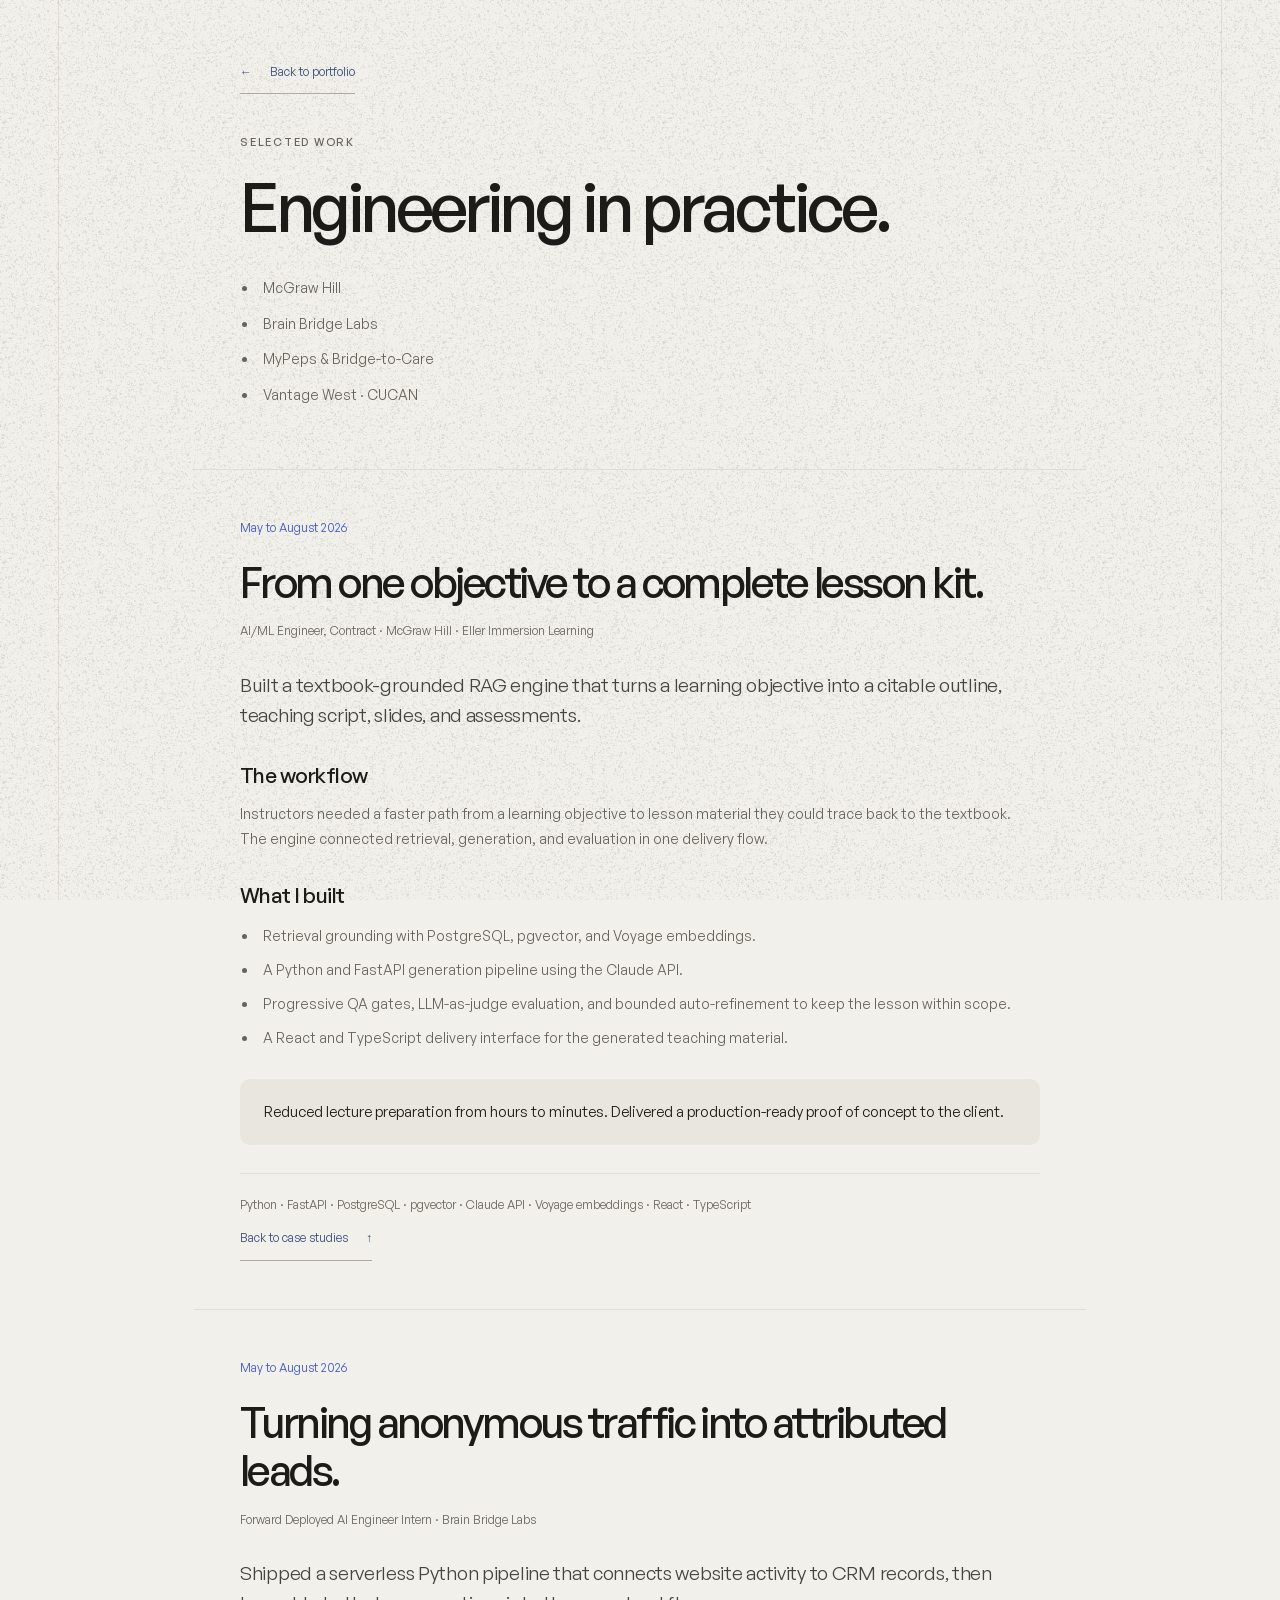
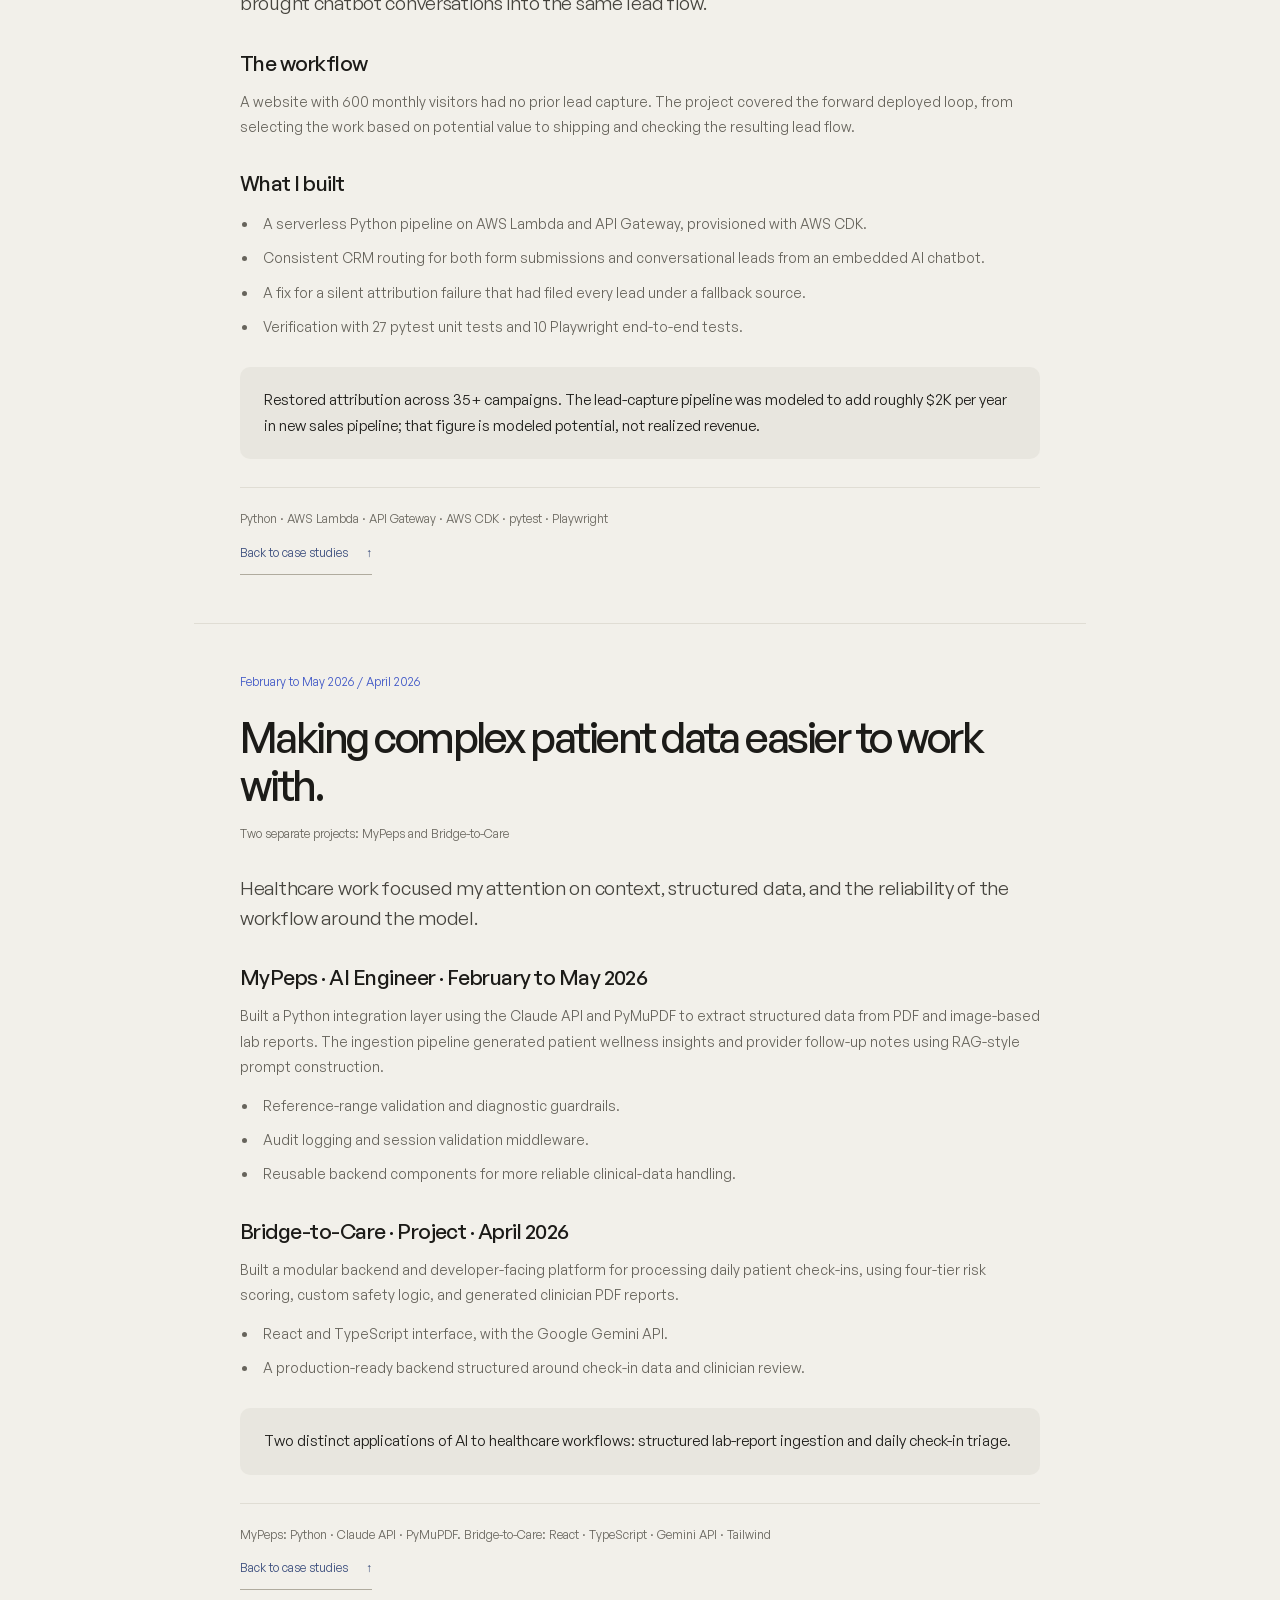
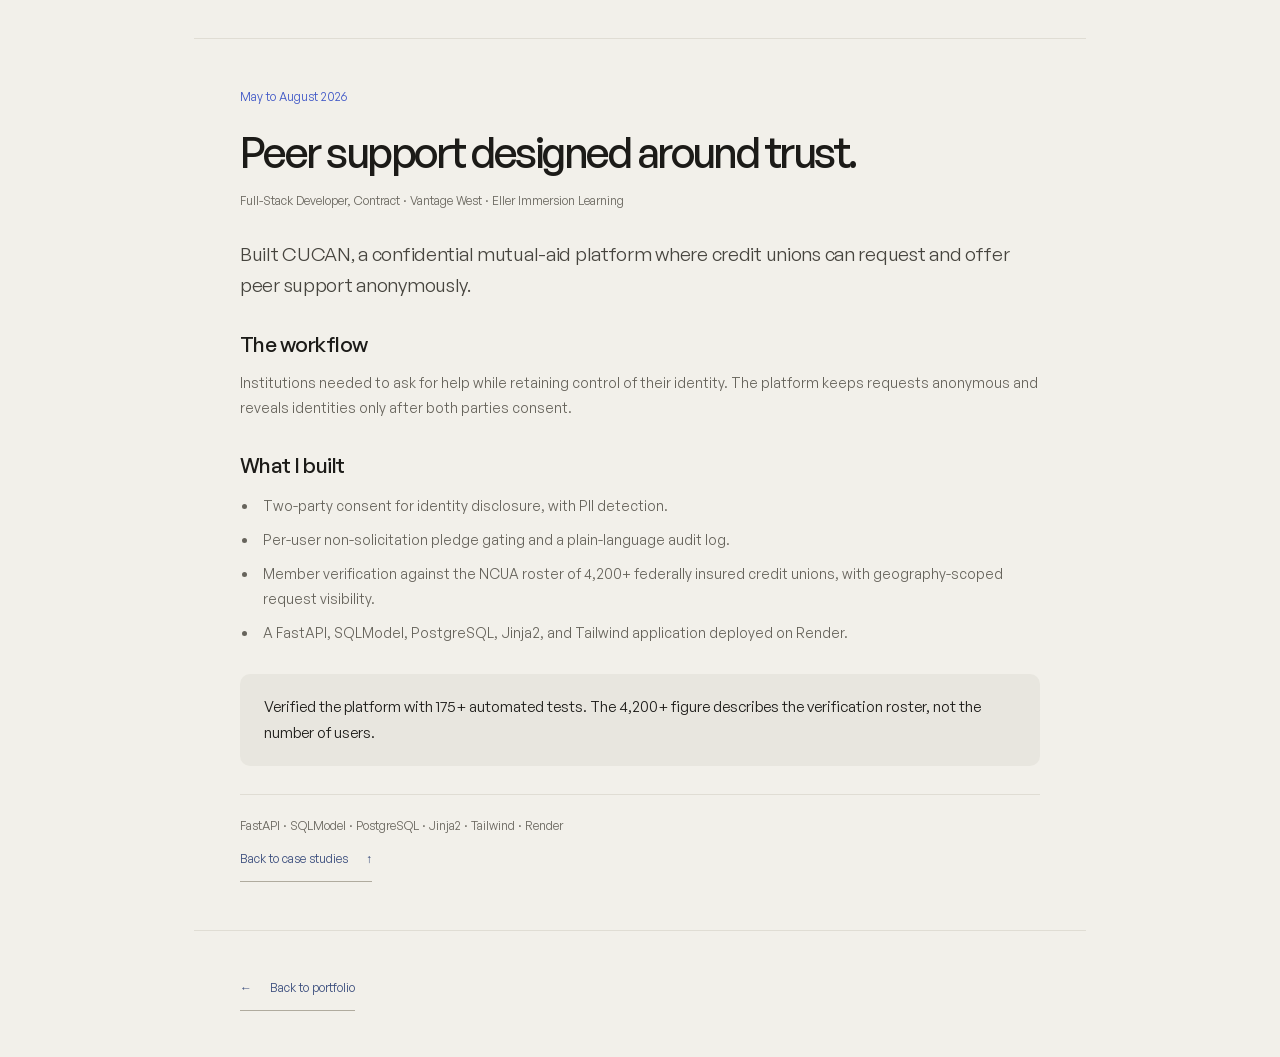
==== commit 02e0d305: "Redesign the layout, mixing two reference portfolios Structure from a clean product-designer portfol" ====
--- a/case-studies.html
+++ b/case-studies.html
@@ -3,12 +3,12 @@
 <head>
   <meta charset="utf-8">
   <meta name="viewport" content="width=device-width, initial-scale=1">
-  <meta name="theme-color" content="#f7f8fa">
+  <meta name="theme-color" content="#f2f0ea">
   <meta name="description" content="Read Sai Hitesh Bommagani’s selected engineering work in education, lead attribution, healthcare, and confidential peer support.">
   <title>Selected work | Sai Hitesh Bommagani</title>
   <link rel="icon" type="image/svg+xml" href="assets/favicon.svg">
-  <link rel="stylesheet" href="styles.css?v=4">
-  <script>(function(){var d=document.documentElement,t;try{t=localStorage.getItem('theme')}catch(e){}if(t!=='dark'&&t!=='light')t=matchMedia('(prefers-color-scheme: dark)').matches?'dark':'light';d.dataset.theme=t;document.querySelector('meta[name="theme-color"]').content=t==='dark'?'#0e1014':'#f7f8fa'})()</script>
+  <link rel="stylesheet" href="styles.css?v=5">
+  <script>(function(){var d=document.documentElement,t;try{t=localStorage.getItem('theme')}catch(e){}if(t!=='dark'&&t!=='light')t=matchMedia('(prefers-color-scheme: dark)').matches?'dark':'light';d.dataset.theme=t;document.querySelector('meta[name="theme-color"]').content=t==='dark'?'#121211':'#f2f0ea'})()</script>
 </head>
 <body class="reading-page">
   <a class="skip-link" href="#main">Skip to case studies</a>
--- a/styles.css
+++ b/styles.css
@@ -1,36 +1,51 @@
 @font-face{font-family:General Sans;src:url('assets/fonts/general-sans-regular.woff2') format('woff2');font-weight:400;font-style:normal;font-display:swap}
 @font-face{font-family:General Sans;src:url('assets/fonts/general-sans-medium.woff2') format('woff2');font-weight:500;font-style:normal;font-display:swap}
 @font-face{font-family:General Sans;src:url('assets/fonts/general-sans-semibold.woff2') format('woff2');font-weight:600;font-style:normal;font-display:swap}
-:root{--paper:#f7f8fa;--surface:#edf0f5;--surface-2:#e9edf5;--panel:#e7edf6;--panel-alt:#e8eaf0;--card:#dce3ef;--tint:#e8edf5;--node:#f8fafd;--ink:#17191e;--ink-hover:#364e7a;--text-strong:#48515f;--accent-ink:#36497a;--muted:#626873;--muted-2:#56647d;--line:#dce1e9;--line-strong:#c9d1de;--line-accent:#a7b4cf;--blue:#435ccc;--blue-fill:#435ccc;--on-accent:#fff;--blue-soft:#dde4fb;--success:#3b5a45;--knot-shadow:#19243624;--dialog-shadow:#18263c40;--backdrop:#18203270;--soft-shadow:#293c6210;--spot:#ffffffb3;--glow:#435ccc12;color-scheme:light;--page-inset:max(clamp(24px,4.5vw,72px),calc((100vw - 1360px)/2));--ease-out:cubic-bezier(.22,1,.36,1);--ease-out-expo:cubic-bezier(.16,1,.3,1);--ease-in-out:cubic-bezier(.65,0,.35,1);font-family:General Sans,Arial,sans-serif;color:var(--ink);background:var(--paper);font-synthesis:none;scroll-behavior:smooth;scroll-padding-top:32px}
+@font-face{font-family:Fraunces;src:url('assets/fonts/fraunces-italic.woff2') format('woff2');font-weight:400;font-style:italic;font-display:swap}
+@font-face{font-family:Caveat;src:url('assets/fonts/caveat-medium.woff2') format('woff2');font-weight:500;font-style:normal;font-display:swap}
+:root{--paper:#f2f0ea;--card:#f9f8f4;--panel:#ecebe5;--tint:#e8e6df;--node:#fdfcfa;--ink:#1c1b18;--ink-hover:#2f44a6;--text-strong:#46443e;--accent-ink:#36497a;--muted:#67645c;--muted-2:#5e5c55;--line:#e0ddd4;--line-strong:#cfcbc0;--line-accent:#b0ab9e;--grid:#e1ded5;--blue:#3d55c6;--blue-fill:#435ccc;--brand-deep:#3a50bd;--on-accent:#fff;--blue-soft:#dfe3f4;--success:#2f6e48;--live:#2a9a63;--knot-shadow:#2a241824;--dialog-shadow:#2a231a40;--backdrop:#1c1a1670;--soft-shadow:#3a32201a;--spot:#ffffffb3;--glow:#435ccc12;--note-bg:#f2e6a8;--note-ink:#4a4334;--marquee:#d1ccc0;color-scheme:light;--page-inset:max(clamp(20px,4.5vw,64px),calc((100vw - 1240px)/2));--serif:Fraunces,Georgia,serif;--hand:Caveat,'Bradley Hand',cursive;--ease-out:cubic-bezier(.22,1,.36,1);--ease-out-expo:cubic-bezier(.16,1,.3,1);--ease-in-out:cubic-bezier(.65,0,.35,1);font-family:General Sans,Arial,sans-serif;color:var(--ink);background:var(--paper);font-synthesis:none;scroll-behavior:smooth;scroll-padding-top:24px;interpolate-size:allow-keywords}
 /* Dark tokens apply when chosen, or by system preference until the visitor chooses. */
-:root[data-theme='dark']{--paper:#0e1014;--surface:#13161c;--surface-2:#12151b;--panel:#171b23;--panel-alt:#181b21;--card:#1b2029;--tint:#1a1f29;--node:#1e232d;--ink:#eceef3;--ink-hover:#c8d1ec;--text-strong:#c4cad5;--accent-ink:#a9b8f0;--muted:#9da3af;--muted-2:#949db0;--line:#23272f;--line-strong:#303643;--line-accent:#48526b;--blue:#8398ff;--blue-fill:#5770e6;--on-accent:#fff;--blue-soft:#232b48;--success:#82c99c;--knot-shadow:#000000a6;--dialog-shadow:#000000a0;--backdrop:#05070bb8;--soft-shadow:#00000059;--spot:#8398ff24;--glow:#8398ff17;color-scheme:dark;}
-@media(prefers-color-scheme:dark){:root:not([data-theme='light']){--paper:#0e1014;--surface:#13161c;--surface-2:#12151b;--panel:#171b23;--panel-alt:#181b21;--card:#1b2029;--tint:#1a1f29;--node:#1e232d;--ink:#eceef3;--ink-hover:#c8d1ec;--text-strong:#c4cad5;--accent-ink:#a9b8f0;--muted:#9da3af;--muted-2:#949db0;--line:#23272f;--line-strong:#303643;--line-accent:#48526b;--blue:#8398ff;--blue-fill:#5770e6;--on-accent:#fff;--blue-soft:#232b48;--success:#82c99c;--knot-shadow:#000000a6;--dialog-shadow:#000000a0;--backdrop:#05070bb8;--soft-shadow:#00000059;--spot:#8398ff24;--glow:#8398ff17;color-scheme:dark;}}
+:root[data-theme='dark']{--paper:#121211;--card:#1a1a18;--panel:#21211e;--tint:#22221f;--node:#262623;--ink:#efede6;--ink-hover:#c9d0ee;--text-strong:#c9c6bc;--accent-ink:#aab8f0;--muted:#a3a097;--muted-2:#9b988f;--line:#2a2926;--line-strong:#393834;--line-accent:#58564f;--grid:#21211f;--blue:#8c9dff;--blue-fill:#5a72e6;--brand-deep:#3a50bd;--on-accent:#fff;--blue-soft:#262b45;--success:#82c99c;--live:#4cc38a;--knot-shadow:#000000a6;--dialog-shadow:#000000a0;--backdrop:#050505b8;--soft-shadow:#00000059;--spot:#8c9dff1f;--glow:#8c9dff17;--note-bg:#3a3523;--note-ink:#ece2bb;--marquee:#292826;color-scheme:dark}
+@media(prefers-color-scheme:dark){:root:not([data-theme='light']){--paper:#121211;--card:#1a1a18;--panel:#21211e;--tint:#22221f;--node:#262623;--ink:#efede6;--ink-hover:#c9d0ee;--text-strong:#c9c6bc;--accent-ink:#aab8f0;--muted:#a3a097;--muted-2:#9b988f;--line:#2a2926;--line-strong:#393834;--line-accent:#58564f;--grid:#21211f;--blue:#8c9dff;--blue-fill:#5a72e6;--brand-deep:#3a50bd;--on-accent:#fff;--blue-soft:#262b45;--success:#82c99c;--live:#4cc38a;--knot-shadow:#000000a6;--dialog-shadow:#000000a0;--backdrop:#050505b8;--soft-shadow:#00000059;--spot:#8c9dff1f;--glow:#8c9dff17;--note-bg:#3a3523;--note-ink:#ece2bb;--marquee:#292826;color-scheme:dark}}
 *{box-sizing:border-box}
 body{margin:0;-webkit-font-smoothing:antialiased}
+/* Construction lines frame the content column, over a faint paper grain. */
+body:before{content:'';position:fixed;inset:0;z-index:-1;pointer-events:none;background:linear-gradient(var(--grid),var(--grid)) var(--page-inset) 0/1px 100% no-repeat,linear-gradient(var(--grid),var(--grid)) calc(100% - var(--page-inset)) 0/1px 100% no-repeat}
+body:after{content:'';position:fixed;inset:0;z-index:-1;pointer-events:none;background:url('assets/paper-grain.png');opacity:.6;mix-blend-mode:multiply}
+:root[data-theme='dark'] body:after{filter:invert(1);mix-blend-mode:screen;opacity:.35}
 body.modal-open{overflow:hidden}
 a{color:inherit;text-decoration:none}
 button{font:inherit;color:inherit;cursor:pointer}
 button,a{-webkit-tap-highlight-color:transparent}
-button:focus-visible,a:focus-visible{outline:2px solid var(--blue);outline-offset:6px}
+button:focus-visible,a:focus-visible,summary:focus-visible,[role=tab]:focus-visible{outline:2px solid var(--blue);outline-offset:5px}
 ::selection{background:var(--blue-soft);color:var(--ink)}
 p,h1,h2,h3,h4,figure,dl,dd{margin:0}
 p{line-height:1.7}
 h1,h2,h3,h4{font-weight:500;letter-spacing:-.045em}
+h1 em,h2 em,h3 em{font-family:var(--serif);font-style:italic;font-weight:400;letter-spacing:-.03em;color:var(--blue)}
 [hidden]{display:none!important}
-.section-shell{padding-inline:var(--page-inset)}
-.skip-link{position:fixed;left:20px;top:-90px;background:var(--ink);color:var(--paper);padding:12px 20px;z-index:20}
+.section-shell{position:relative;padding-inline:var(--page-inset)}
+.skip-link{position:fixed;left:20px;top:-90px;background:var(--ink);color:var(--paper);padding:12px 20px;z-index:2147483200}
 .skip-link:focus-visible{top:15px}
-.site-header{height:76px;padding-inline:var(--page-inset);display:flex;align-items:center;justify-content:space-between;gap:24px}
-.wordmark{font-size:26px;font-weight:600;letter-spacing:-1.2px;white-space:nowrap}
+.micro{font-size:11px;font-weight:500;letter-spacing:.16em;text-transform:uppercase;color:var(--muted)}
+.note{font-family:var(--hand);font-weight:500;font-size:clamp(21px,1.9vw,27px);line-height:1.1;color:var(--muted-2);margin:0}
+
+/* Header and dock */
+.site-header{position:relative;z-index:3;display:flex;align-items:center;justify-content:space-between;gap:20px;height:84px;padding-inline:var(--page-inset)}
+.identity{display:grid;gap:3px}
+.wordmark{font-size:24px;font-weight:600;letter-spacing:-.055em;line-height:1}
 .wordmark-dot{display:inline-block;color:var(--blue)}
-.site-header nav{display:flex;align-items:center;gap:32px;font-size:14px}
-.site-header nav a{min-height:44px;display:flex;align-items:center;position:relative;color:var(--muted)}
-.site-header nav a:after{content:'';position:absolute;bottom:5px;left:0;right:0;height:1px;background:var(--blue);transform:scaleX(0);transform-origin:left;transition:transform .2s ease}
-.header-contact{border:1px solid var(--line-strong);border-radius:26px;min-height:44px;padding:11px 19px;font-size:13px;white-space:nowrap;transition:background .2s ease}
-.header-contact span{display:inline-block;margin-left:20px;transition:transform .25s var(--ease-out)}
-.header-actions{display:flex;align-items:center;gap:10px}
-.theme-toggle{display:grid;place-items:center;flex:none;width:44px;height:44px;padding:0;border:1px solid var(--line-strong);border-radius:50%;background:none;color:var(--ink);transition:background .2s ease,border-color .2s ease}
-.theme-toggle svg{width:20px;height:20px;overflow:visible}
+.identity-role{font-size:12px;color:var(--muted)}
+.header-contact{display:flex;align-items:center;gap:18px;min-height:44px;padding:11px 19px;border:1px solid var(--line-strong);border-radius:26px;background:var(--card);font-size:13px;white-space:nowrap;transition:background .2s ease,border-color .2s ease}
+.header-contact span{display:inline-block;transition:transform .25s var(--ease-out)}
+.dock{position:fixed;left:50%;bottom:18px;z-index:40;translate:-50% 0;display:flex;align-items:center;gap:2px;padding:5px;border:1px solid var(--line-strong);border-radius:999px;background:color-mix(in srgb,var(--card) 84%,transparent);-webkit-backdrop-filter:blur(14px) saturate(1.3);backdrop-filter:blur(14px) saturate(1.3);box-shadow:0 12px 32px var(--soft-shadow)}
+.dock>a{position:relative;display:flex;align-items:center;gap:8px;min-height:40px;padding:0 15px;border-radius:999px;font-size:13px;color:var(--muted);white-space:nowrap;transition:background .25s ease,color .25s ease,box-shadow .25s ease}
+.dock>a[aria-current]{background:var(--node);color:var(--ink);box-shadow:0 1px 2px var(--soft-shadow),inset 0 0 0 1px var(--line)}
+.dock>a[aria-current]:after{content:'';position:absolute;top:7px;right:8px;width:5px;height:5px;border-radius:50%;background:var(--blue)}
+.dock .dock-resume{margin-left:4px;padding:0 17px;background:var(--ink);color:var(--paper)}
+.dock-divider{width:1px;height:22px;margin:0 6px;background:var(--line-strong)}
+.theme-toggle{display:grid;place-items:center;flex:none;width:40px;height:40px;padding:0;border:0;border-radius:50%;background:none;color:var(--ink);transition:background .2s ease}
+.theme-toggle svg{width:19px;height:19px;overflow:visible}
 .theme-core{fill:currentColor;transform-origin:12px 12px;transition:transform .6s var(--ease-out-expo)}
 .theme-cut{transition:transform .6s var(--ease-out-expo)}
 .theme-rays{fill:none;stroke:currentColor;stroke-width:1.8;stroke-linecap:round;transform-origin:12px 12px;transition:transform .6s var(--ease-out-expo),opacity .3s ease}
@@ -38,199 +53,241 @@
 :root[data-theme='dark'] .theme-core{transform:scale(1.62)}
 :root[data-theme='dark'] .theme-cut{transform:translate(-6px,5px)}
 :root[data-theme='dark'] .theme-rays{transform:rotate(-90deg) scale(.4);opacity:0}
-.hero-scroll{position:relative}
-.hero-sticky{position:relative;min-height:min(720px,calc(100svh - 76px));padding:36px var(--page-inset) 20px;display:grid;grid-template-columns:minmax(0,1.25fr) minmax(0,1fr);grid-template-rows:1fr auto;column-gap:10px;row-gap:28px}
-.hero-copy{align-self:center;z-index:2;min-width:0}
-.intro-name{font-size:15px;color:var(--muted);margin-bottom:26px}
-.hero-copy h1{font-size:clamp(58px,6.4vw,103px);line-height:1.04;letter-spacing:-.07em;margin-left:-5px;white-space:nowrap}
+
+/* Hero */
+.hero-scroll{position:relative;padding:6px var(--page-inset) 0}
+.hero-meta{display:flex;justify-content:space-between;gap:20px;font-size:11px;font-weight:500;letter-spacing:.16em;text-transform:uppercase;color:var(--muted)}
+.hero-meta p{line-height:1.8}
+.hero-meta p:last-child{text-align:right}
+.hero-grid{display:grid;grid-template-columns:minmax(0,1.15fr) minmax(0,1fr);align-items:center;gap:24px;min-height:min(620px,calc(100svh - 250px))}
+.hero-copy{position:relative;z-index:2;min-width:0;padding:24px 0}
+.status-pill{display:inline-flex;align-items:center;gap:10px;padding:8px 15px 8px 12px;border:1px solid var(--line-strong);border-radius:999px;background:var(--card);font-size:13px;color:var(--text-strong);line-height:1.4}
+.status-dot{position:relative;width:8px;height:8px;border-radius:50%;background:var(--live)}
+.status-dot:after{content:'';position:absolute;inset:0;border-radius:50%;background:var(--live);animation:live-ping 2.4s var(--ease-out) infinite}
+.hero-copy h1{margin:26px 0 0 -4px;font-size:clamp(54px,6.3vw,100px);line-height:1;letter-spacing:-.065em;white-space:nowrap}
 .hero-copy h1 span{display:block}
+.hero-copy h1 em{letter-spacing:-.04em;padding-right:.05em}
 .hero-copy h1 .line{overflow:hidden;padding:0 .06em .14em;margin:0 -.06em -.14em}
-.hero-description{font-size:17px;color:var(--muted);line-height:1.7;max-width:430px;margin-top:26px}
-.hero-actions{display:flex;align-items:center;gap:28px;margin-top:28px;font-size:13px}
-.primary-link{border-radius:30px;padding:15px 20px;background:var(--ink);color:var(--paper);display:flex;gap:26px;align-items:center;min-height:48px;white-space:nowrap;transition:background .18s ease,transform .18s ease}
+.hero-description{max-width:450px;margin-top:26px;font-size:18px;line-height:1.65;color:var(--text-strong)}
+.hero-facts{display:flex;flex-wrap:wrap;gap:6px 0;margin:18px 0 0;padding:0;list-style:none;font-size:13px;color:var(--muted)}
+.hero-facts li+li:before{content:'•';margin:0 12px;color:var(--line-accent)}
+.hero-actions{display:flex;align-items:center;gap:26px;margin-top:30px;font-size:13px}
+.primary-link{display:flex;align-items:center;gap:26px;min-height:50px;padding:15px 22px;border-radius:30px;background:var(--ink);color:var(--paper);white-space:nowrap;transition:background .18s ease,transform .18s ease}
 .primary-link span{display:inline-block;font-size:19px;line-height:1;transition:transform .25s var(--ease-out)}
-.resume-link{min-height:44px;display:flex;align-items:center;gap:18px;border-bottom:1px solid var(--line-strong);white-space:nowrap}
+.resume-link{display:flex;align-items:center;gap:18px;min-height:44px;border-bottom:1px solid var(--line-accent);white-space:nowrap}
 .resume-link span{display:inline-block;transition:transform .25s var(--ease-out)}
-.sculpture-wrap{position:relative;align-self:stretch;width:100%;height:100%;min-height:440px;pointer-events:none;min-width:0}
-.sculpture{position:absolute;inset:0;width:100%;height:100%;opacity:0;z-index:2;will-change:transform}
+.sculpture-wrap{position:relative;align-self:stretch;width:100%;min-width:0;min-height:460px;pointer-events:none}
+.sculpture{position:absolute;inset:0;z-index:2;width:100%;height:100%;opacity:0;will-change:transform}
 .sculpture.is-ready{opacity:1}
 .sculpture-fallback{position:absolute;inset:0;width:100%;height:100%;object-fit:contain}
 .sculpture-wrap.has-webgl .sculpture-fallback{visibility:hidden}
 .sculpture-wrap.has-webgl{pointer-events:auto;cursor:grab;touch-action:pan-y;user-select:none;-webkit-user-select:none}
 .sculpture-wrap.is-dragging{cursor:grabbing}
 body[data-motion='paused'] .sculpture-wrap{cursor:default}
-.sculpture-shadow{position:absolute;left:20%;right:15%;bottom:3%;height:3%;background:var(--knot-shadow);border-radius:50%;filter:blur(14px);transform:rotate(-7deg)}
-.hero-bottom{grid-column:1/-1;display:flex;align-items:center;justify-content:space-between;gap:20px;border-bottom:1px solid var(--line);padding-bottom:16px}
-.availability{font-size:12px;color:var(--muted)}
-.motion-toggle{display:flex;align-items:center;gap:9px;border:0;background:none;padding:10px 0;min-height:44px;font-size:12px;color:var(--muted)}
+.sculpture-shadow{position:absolute;left:20%;right:15%;bottom:3%;height:3%;border-radius:50%;background:var(--knot-shadow);filter:blur(14px);transform:rotate(-7deg)}
+.hero-note{position:absolute;top:4%;right:2%;z-index:3;transform:rotate(-5deg);text-align:right}
+.hero-note svg{display:block;width:62px;height:46px;margin:4px 26px 0 auto;fill:none;stroke:currentColor;stroke-width:2;stroke-linecap:round;stroke-linejoin:round;transform:scaleX(-1)}
+.hero-bottom{display:flex;align-items:center;justify-content:space-between;gap:20px;padding:20px 0 22px}
+.worked-with{display:flex;align-items:center;flex-wrap:wrap;gap:8px 22px}
+.worked-with ul{display:flex;flex-wrap:wrap;margin:0;padding:0;list-style:none}
+.worked-with li{font-family:var(--serif);font-style:italic;font-size:19px;letter-spacing:-.02em;color:var(--text-strong)}
+.worked-with li+li:before{content:'/';margin:0 14px;font-family:General Sans,Arial,sans-serif;font-style:normal;color:var(--line-accent)}
+.motion-toggle{display:flex;align-items:center;gap:9px;min-height:44px;padding:10px 0;border:0;background:none;font-size:12px;color:var(--muted)}
 .motion-icon{font-size:15px}
-.hero-progress{display:none}
-.section-name{font-size:13px;font-weight:500;color:var(--blue);margin-bottom:18px;letter-spacing:0;line-height:1.5}
-h2{font-size:clamp(38px,4vw,61px);line-height:1.12}
-.section-intro{color:var(--muted);font-size:17px;max-width:620px;margin-top:20px}
-.section-heading{margin-bottom:40px}
-.work-section{padding-top:76px;padding-bottom:82px}
-.work-index{display:grid;grid-template-columns:1fr 1fr 1fr;margin:0 0 18px;border-bottom:1px solid var(--line)}
-.work-index a{padding:18px 20px 24px 0;display:grid;gap:9px;font-size:16px;font-weight:500}
-.work-index a span{font-size:12px;font-weight:400;color:var(--muted)}
-.featured-project{display:grid;grid-template-columns:minmax(0,1fr) minmax(0,1.12fr);gap:7%;padding:54px 0;border-bottom:1px solid var(--line);scroll-margin-top:36px;align-items:center}
-.project-company{font-size:16px;font-weight:500;margin-bottom:14px;color:var(--blue)}
-.project-copy h3{font-size:clamp(31px,3vw,44px);line-height:1.14;letter-spacing:-.045em}
-.project-role{font-size:12px;color:var(--muted);margin-top:16px;line-height:1.65}
-.project-summary{font-size:16px;color:var(--text-strong);margin-top:21px;max-width:520px}
-.project-facts{display:grid;gap:18px;margin-top:24px}
-.project-facts>div{display:grid;grid-template-columns:102px 1fr;gap:16px}
-.project-facts dt{font-size:12px;font-weight:500;color:var(--ink);padding-top:2px}
-.project-facts dd{font-size:14px;color:var(--muted);line-height:1.65}
-.tech-line{font-size:12px;color:var(--muted-2);line-height:1.9;margin-top:22px}
-.case-trigger{font-size:13px;display:inline-flex;align-items:center;gap:30px;min-height:44px;border-bottom:1px solid var(--line-accent);margin-top:17px;padding:7px 0;white-space:nowrap;transition:color .18s ease}
-.case-trigger span,.repo-link span,.public-links a span{display:inline-block;transition:transform .2s var(--ease-out)}
-.workflow{background:var(--panel);border-radius:12px;padding:25px 28px;min-height:410px;display:flex;flex-direction:column;position:relative;min-width:0}
-.workflow-attribution{background:var(--panel-alt)}
-.workflow-top{display:flex;align-items:center;justify-content:space-between;gap:14px;font-size:12px;color:var(--muted-2)}
-.workflow-replay{border:0;background:none;display:none;font-size:11px;color:var(--muted-2);min-height:44px;padding:8px 0;white-space:nowrap}
-.workflow.is-enhanced .workflow-replay{display:flex;gap:8px;align-items:center}
-.workflow-metric{display:grid;gap:8px;margin-top:26px}
-.workflow-metric strong{font-size:clamp(31px,3vw,43px);font-weight:500;letter-spacing:-.055em;line-height:1.15}
-.workflow-metric>span{font-size:13px;color:var(--muted-2)}
-.flow-steps{--node:43px;--gap:8px;position:relative;display:grid;grid-template-columns:repeat(4,minmax(0,1fr));gap:var(--gap);margin-top:34px}
-.flow-step{position:relative;z-index:1;border:0;background:none;display:grid;justify-items:center;gap:12px;padding:5px 0;color:var(--muted-2);font-size:11px;min-height:72px;text-align:center;line-height:1.4}
-.step-symbol{position:relative;display:grid;place-items:center;width:var(--node);height:var(--node);border:1px solid var(--line-strong);border-radius:10px;background:var(--node);color:var(--muted-2);transition:transform .35s var(--ease-out),background .3s ease,border-color .3s ease,color .3s ease,box-shadow .35s ease}
-.step-symbol svg{width:21px;height:21px;fill:none;stroke:currentColor;stroke-width:1.6;stroke-linecap:round;stroke-linejoin:round}
+
+/* A band of words that slides sideways as the page scrolls */
+.marquee{overflow:hidden;padding:clamp(18px,2.6vw,36px) 0;border-block:1px solid var(--grid);user-select:none}
+.marquee-track{display:flex;align-items:baseline;gap:.38em;width:max-content;font-size:clamp(70px,10.5vw,164px);line-height:1;letter-spacing:-.065em;white-space:nowrap;color:var(--marquee);will-change:transform}
+.marquee-track em{font-family:var(--serif);font-style:italic;letter-spacing:-.03em;color:color-mix(in srgb,var(--blue) 30%,var(--marquee))}
+
+/* Sections */
+.work-section,.projects-section,.story-section,.about-section,.faq-section{padding-top:100px;padding-bottom:20px}
+.projects-section,.story-section,.about-section,.faq-section{margin-top:80px;border-top:1px solid var(--grid)}
+/* Small crosses mark where section rules meet the construction lines. */
+.projects-section:before,.projects-section:after,.story-section:before,.story-section:after,.about-section:before,.about-section:after,.faq-section:before,.faq-section:after{content:'';position:absolute;top:-5px;left:calc(var(--page-inset) - 4px);width:9px;height:9px;background:linear-gradient(var(--line-accent),var(--line-accent)) center/9px 1px no-repeat,linear-gradient(var(--line-accent),var(--line-accent)) center/1px 9px no-repeat}
+.projects-section:after,.story-section:after,.about-section:after,.faq-section:after{left:auto;right:calc(var(--page-inset) - 5px)}
+.section-heading{position:relative;margin-bottom:46px}
+.section-name{margin-bottom:18px;font-size:11px;font-weight:500;letter-spacing:.16em;line-height:1.5;text-transform:uppercase;color:var(--muted)}
+.section-name span{color:var(--blue)}
+h2{font-size:clamp(40px,4.8vw,70px);line-height:1.06;letter-spacing:-.06em}
+.section-intro{max-width:560px;margin-top:20px;font-size:17px;color:var(--text-strong)}
+.scribble{position:relative;display:inline-block;white-space:nowrap}
+.scribble-line{position:absolute;left:-2%;bottom:-.08em;width:104%;height:.22em;overflow:visible;fill:none;stroke:var(--blue);stroke-width:2.4;stroke-linecap:round;opacity:.6}
+.js [data-reveal='children'] .scribble-line path{stroke-dasharray:1;stroke-dashoffset:1;transition:stroke-dashoffset 1.1s var(--ease-out) .5s}
+.js [data-reveal='children'].is-revealed .scribble-line path{stroke-dashoffset:0}
+
+/* Selected work */
+.project-grid{display:grid;grid-template-columns:repeat(2,minmax(0,1fr));gap:20px;perspective:1400px}
+.project-card{display:flex;flex-direction:column;min-width:0;padding:26px 26px 22px;border:1px solid var(--line);border-radius:18px;background:var(--card);scroll-margin-top:30px;transition:border-color .3s ease,box-shadow .4s ease}
+.card-head{display:flex;align-items:baseline;justify-content:space-between;gap:12px}
+.project-company{font-size:13px;font-weight:500;color:var(--blue)}
+.card-date{font-size:12px;color:var(--muted)}
+.project-card h3{margin-top:14px;font-size:clamp(24px,2.1vw,30px);line-height:1.15;letter-spacing:-.045em}
+.project-summary{margin-top:12px;font-size:15px;line-height:1.65;color:var(--text-strong)}
+.metric-chips{display:flex;flex-wrap:wrap;gap:8px;margin:18px 0 0;padding:0;list-style:none}
+.metric-chips li{display:flex;align-items:baseline;gap:7px;padding:7px 13px;border:1px solid var(--line);border-radius:999px;background:var(--node);font-size:12px;color:var(--muted);line-height:1.4}
+.metric-chips strong{font-size:13px;font-weight:600;color:var(--ink)}
+.card-contribution{margin:18px 0;font-size:13px;line-height:1.7;color:var(--muted)}
+.card-contribution span{display:inline-block;margin-right:10px;font-weight:500;color:var(--ink)}
+.card-foot{display:flex;align-items:center;justify-content:space-between;gap:18px;margin-top:auto;padding-top:16px;border-top:1px solid var(--line)}
+.tech-line{font-size:11.5px;line-height:1.7;color:var(--muted)}
+.case-trigger{display:inline-flex;align-items:center;gap:14px;min-height:40px;border-bottom:1px solid var(--line-accent);font-size:13px;white-space:nowrap;transition:color .18s ease}
+.case-trigger span,.play-links a span{display:inline-block;transition:transform .2s var(--ease-out)}
+
+/* Workflow diagrams inside the cards */
+.workflow{position:relative;display:flex;flex-direction:column;min-width:0;margin-top:22px;padding:16px 20px 14px;border-radius:13px;background:var(--panel)}
+.workflow-top{display:flex;align-items:center;justify-content:space-between;gap:14px;font-size:11px;font-weight:500;letter-spacing:.14em;text-transform:uppercase;color:var(--muted)}
+.workflow-replay{display:none;align-items:center;gap:8px;min-height:36px;padding:6px 0;border:0;background:none;font-size:11px;letter-spacing:.14em;text-transform:uppercase;color:var(--muted);white-space:nowrap}
+.workflow.is-enhanced .workflow-replay{display:flex}
+.flow-steps{--node:42px;--gap:6px;position:relative;display:grid;grid-template-columns:repeat(4,minmax(0,1fr));gap:var(--gap);margin-top:16px}
+.flow-step{position:relative;z-index:1;display:grid;justify-items:center;gap:10px;min-height:68px;padding:5px 0;border:0;background:none;font-size:11px;line-height:1.35;text-align:center;color:var(--muted)}
+.flow-step:disabled{cursor:default}
+.flow-step.is-active{color:var(--accent-ink)}
+.step-symbol{position:relative;display:grid;place-items:center;width:var(--node);height:var(--node);border:1px solid var(--line-strong);border-radius:11px;background:var(--node);color:var(--muted-2);transition:transform .35s var(--ease-out),background .3s ease,border-color .3s ease,color .3s ease,box-shadow .35s ease}
+.step-symbol svg{width:20px;height:20px;fill:none;stroke:currentColor;stroke-width:1.6;stroke-linecap:round;stroke-linejoin:round}
 .step-symbol:after{content:'';position:absolute;inset:-1px;border:1px solid var(--blue);border-radius:inherit;opacity:0;pointer-events:none}
-.flow-step.is-done .step-symbol{border-color:var(--line-accent);color:var(--blue)}
-.flow-step.is-active .step-symbol{background:var(--blue-fill);border-color:var(--blue-fill);color:var(--on-accent);transform:scale(1.08);box-shadow:0 6px 18px color-mix(in srgb,var(--blue-fill) 20%,transparent)}
+.flow-step.is-done .step-symbol{border-color:color-mix(in srgb,var(--blue) 45%,var(--line-strong));color:var(--blue)}
+.flow-step.is-active .step-symbol{background:var(--blue-fill);border-color:var(--blue-fill);color:var(--on-accent);transform:scale(1.08);box-shadow:0 6px 18px color-mix(in srgb,var(--blue-fill) 26%,transparent)}
 .flow-step.is-arriving .step-symbol:after{animation:node-ping .85s var(--ease-out) both}
-.flow-step.is-active{color:var(--accent-ink)}
 /* The connector runs from the first node's centre to the last, behind the nodes. */
-.workflow-line{position:absolute;z-index:0;top:calc(5px + var(--node)/2);left:calc((100% - 3*var(--gap))/8);right:calc((100% - 3*var(--gap))/8);height:2px;margin-top:-1px;background:var(--line-strong);border-radius:2px}
-.flow-fill{position:absolute;inset:0;background:var(--blue);border-radius:inherit;transform-origin:left center;transform:scaleX(0)}
-.flow-packet{position:absolute;left:-5px;top:-4px;width:10px;height:10px;background:var(--blue);border-radius:50%;box-shadow:0 0 0 4px color-mix(in srgb,var(--blue) 12%,transparent),0 0 16px 2px color-mix(in srgb,var(--blue) 40%,transparent);opacity:0;transition:opacity .2s ease}
+.workflow-line{position:absolute;z-index:0;top:calc(5px + var(--node)/2);left:calc((100% - 3*var(--gap))/8);right:calc((100% - 3*var(--gap))/8);height:2px;margin-top:-1px;border-radius:2px;background:var(--line-strong)}
+.flow-fill{position:absolute;inset:0;border-radius:inherit;background:var(--blue);transform-origin:left center;transform:scaleX(0)}
+.flow-packet{position:absolute;left:-5px;top:-4px;width:10px;height:10px;border-radius:50%;background:var(--blue);box-shadow:0 0 0 4px color-mix(in srgb,var(--blue) 12%,transparent),0 0 16px 2px color-mix(in srgb,var(--blue) 40%,transparent);opacity:0;transition:opacity .2s ease}
 .flow-packet:before{content:'';position:absolute;top:50%;right:50%;width:56px;height:2px;margin-top:-1px;border-radius:2px;background:linear-gradient(90deg,transparent,var(--blue))}
 .workflow[data-direction='back'] .flow-packet:before{right:auto;left:50%;background:linear-gradient(270deg,transparent,var(--blue))}
 .workflow.is-traveling .flow-packet{opacity:1}
-.workflow-description{font-size:13px;color:var(--muted-2);margin-top:23px;min-height:72px;line-height:1.7}
-.workflow-footer{margin-top:auto;padding-top:18px;display:flex;align-items:start;justify-content:space-between;gap:20px;border-top:1px solid var(--line-strong);font-size:9px;color:var(--muted-2);line-height:1.5}
-.workflow-footer>span:last-child{text-align:right}
-.supporting-work{display:grid;grid-template-columns:1fr 1fr;gap:7%;padding-top:48px}
-.supporting-project{min-width:0;padding:0 20px 0 0}
-.supporting-project h3{font-size:31px;line-height:1.2}
-.supporting-project>p:not(.project-company):not(.project-role):not(.tech-line){font-size:15px;line-height:1.75;color:var(--muted);margin-top:22px}
-.supporting-result{font-size:13px;color:var(--text-strong);border-left:2px solid var(--line-accent);padding-left:15px;margin-top:22px;line-height:1.7}
-.public-section{padding-block:84px;background:var(--surface)}
-.public-feature{display:grid;grid-template-columns:minmax(0,.8fr) minmax(0,1.25fr);gap:7%;align-items:center;margin-top:50px}
-.project-category{font-size:12px;color:var(--muted-2);display:block;line-height:1.5}
-.public-feature h3{font-size:clamp(34px,3.2vw,49px);line-height:1.13;margin-top:15px}
-.public-feature-copy>p:not(.tech-line){font-size:16px;color:var(--muted);line-height:1.75;margin-top:22px;max-width:420px}
-.public-links{display:flex;align-items:center;gap:25px;font-size:12px;margin-top:25px;flex-wrap:wrap}
-.public-links a{display:flex;gap:13px;align-items:center;min-height:44px;border-bottom:1px solid var(--line-accent);white-space:nowrap}
-.public-links .demo-link{background:var(--ink);color:var(--paper);border:0;padding:13px 18px;border-radius:24px;gap:23px}
-.real-project-image{min-width:0;padding:22px 22px 0;background:var(--card);border-radius:12px;overflow:hidden}
-.real-project-image>a{display:block;aspect-ratio:1.5;overflow:hidden;border-radius:6px 6px 0 0;background:white;box-shadow:0 8px 24px var(--soft-shadow)}
-.real-project-image img{width:100%;height:auto;display:block;transition:transform .6s var(--ease-out);transform-origin:top center}
-.real-project-image figcaption{font-size:10px;color:var(--muted-2);padding:13px 0}
-.public-project-list{margin-top:60px}
-.public-project{display:grid;grid-template-columns:minmax(0,.8fr) minmax(0,1.2fr) auto;gap:40px;align-items:start;border-top:1px solid var(--line-strong);padding:32px 0}
-.public-project h3{font-size:26px;line-height:1.2;margin-top:11px;letter-spacing:-.035em}
-.public-project>div>p:not(.tech-line){font-size:14px;color:var(--muted);line-height:1.8;max-width:570px}
-.public-project .tech-line{margin-top:12px;font-size:11px}
-.repo-link{font-size:12px;display:flex;align-items:center;gap:20px;min-height:44px;white-space:nowrap;border-bottom:1px solid var(--line-accent);margin-top:10px}
-.story-section{padding-top:84px;padding-bottom:0}
-.timeline-track{--journey-progress:0;position:relative;margin-top:65px}
-.timeline-line{position:absolute;top:0;left:0;right:0;height:1px;background:var(--line)}
+.workflow-description{min-height:66px;margin-top:12px;font-size:13px;line-height:1.65;color:var(--text-strong)}
+
+/* Public projects: a board to drag around with a mouse, a plain grid or swipe row otherwise */
+.playground{position:relative;overflow:hidden;border:1px solid var(--line);border-radius:18px;background:var(--card) radial-gradient(circle,var(--line-strong) 1px,transparent 1.3px) 0 0/24px 24px}
+.playground-surface{display:grid;grid-template-columns:repeat(auto-fill,minmax(280px,1fr));gap:18px;padding:22px}
+.play-card{position:relative;padding:20px;border:1px solid var(--line-strong);border-radius:15px;background:var(--node);box-shadow:0 1px 2px var(--soft-shadow)}
+.play-card figure{overflow:hidden;margin:-8px -8px 16px;border-radius:10px;aspect-ratio:1.6;background:#fff}
+.play-card img{display:block;width:100%;height:auto;pointer-events:none}
+.project-category{display:block;font-size:11px;font-weight:500;letter-spacing:.14em;line-height:1.5;text-transform:uppercase;color:var(--muted)}
+.play-card h3{margin-top:8px;font-size:22px;line-height:1.2;letter-spacing:-.04em}
+.play-card>p:not(.project-category):not(.tech-line){margin-top:10px;font-size:13.5px;line-height:1.7;color:var(--muted)}
+.play-card .tech-line{margin-top:10px}
+.play-links{display:flex;flex-wrap:wrap;gap:4px 20px;margin-top:12px;font-size:12.5px}
+.play-links a{display:inline-flex;align-items:center;gap:10px;min-height:40px;border-bottom:1px solid var(--line-accent)}
+.play-note,.playground-hint{display:none}
+.playground.is-draggable{height:clamp(500px,64vh,640px);cursor:grab;touch-action:none;user-select:none;-webkit-user-select:none}
+.playground.is-draggable.is-dragging{cursor:grabbing}
+.playground.is-draggable .playground-surface{position:absolute;left:0;top:0;display:block;width:1520px;height:820px;padding:0;will-change:transform}
+.playground.is-draggable .play-card{position:absolute;left:var(--x);top:var(--y);width:360px;rotate:var(--r);box-shadow:0 14px 34px var(--soft-shadow)}
+.playground.is-draggable .play-card.has-image{width:400px}
+.playground.is-draggable .play-note{position:absolute;left:var(--x);top:var(--y);display:block;margin:0;padding:12px 18px 14px;rotate:var(--r);background:var(--note-bg);color:var(--note-ink);font-family:var(--hand);font-size:24px;line-height:1.1;white-space:nowrap;box-shadow:0 8px 18px var(--soft-shadow)}
+.playground.is-draggable .playground-hint{position:absolute;left:50%;bottom:16px;z-index:2;display:block;margin:0;padding:9px 16px;translate:-50% 0;border:1px solid var(--line-strong);border-radius:999px;background:color-mix(in srgb,var(--node) 88%,transparent);font-size:12px;color:var(--muted);pointer-events:none;transition:opacity .4s ease}
+.playground.has-moved .playground-hint{opacity:0}
+
+/* Story */
+.timeline-track{--journey-progress:0;position:relative;margin-top:60px}
+.timeline-line{position:absolute;top:0;left:0;right:0;height:1px;background:var(--line-strong)}
 .timeline-line span{position:absolute;inset:0;background:var(--blue);transform:scaleX(var(--journey-progress));transform-origin:left center;transition:transform .8s var(--ease-out)}
 .timeline-entries{display:grid;grid-template-columns:repeat(4,minmax(0,1fr));gap:28px}
-.timeline-entry{position:relative;padding-top:29px;min-width:0;scroll-margin-top:60px}
+.timeline-entry{position:relative;min-width:0;padding-top:29px;scroll-margin-top:60px}
 .timeline-dot{position:absolute;top:-4px;left:0;width:9px;height:9px;border:1px solid var(--line-accent);border-radius:50%;background:var(--paper);transition:background .3s ease,border-color .3s ease,box-shadow .3s ease}
 .timeline-dot:after{content:'';position:absolute;inset:-1px;border:1px solid var(--blue);border-radius:50%;opacity:0;--ping-scale:3}
 .timeline-entry.is-reached .timeline-dot{border-color:var(--blue);background:var(--blue-soft)}
 .timeline-entry.is-current .timeline-dot{background:var(--blue);border-color:var(--blue);box-shadow:0 0 0 5px color-mix(in srgb,var(--blue) 8%,transparent)}
 .timeline-entry.is-current .timeline-dot:after{animation:node-ping 1.2s var(--ease-out) both}
-.timeline-date{font-size:11px;color:var(--muted-2);line-height:1.6;min-height:36px}
-.timeline-entry h3{font-size:25px;line-height:1.2;margin-top:9px}
-.timeline-role{font-size:11px;color:var(--muted-2);line-height:1.7;margin-top:12px;min-height:40px}
-.timeline-entry>p:not(.timeline-date):not(.timeline-role){font-size:13px;color:var(--muted);line-height:1.8;margin-top:13px}
-.timeline-entry>a{font-size:11px;min-height:44px;display:inline-flex;align-items:center;gap:15px;margin-top:16px;color:var(--accent-ink)}
-.community-strip{margin-top:66px;border-top:1px solid var(--line);border-bottom:1px solid var(--line);padding:38px 0;display:grid;grid-template-columns:1fr 1fr;gap:10%;align-items:center;scroll-margin-top:30px}
-.community-copy .section-name{font-size:11px;margin-bottom:12px}
-.community-copy h3{font-size:29px;line-height:1.2}
-.community-copy>p:last-child{font-size:13px;color:var(--muted);max-width:460px;margin-top:16px;line-height:1.8}
-.community-figures{display:flex;align-items:start;justify-content:flex-end;gap:40px}
-.community-figures>div{display:grid;gap:10px}
-.community-figures strong{display:inline-block;font-size:43px;font-weight:500;letter-spacing:-.06em;font-variant-numeric:tabular-nums}
-.community-figures span{font-size:11px;color:var(--muted);white-space:nowrap}
-.about-section{padding-block:84px}
-.about-top{display:grid;grid-template-columns:1fr 1fr;gap:10%}
-.about-copy{padding-top:34px}
-.about-copy p{font-size:15px;color:var(--muted);margin-bottom:20px}
-.about-copy p:first-child{font-size:22px;letter-spacing:-.02em;color:var(--ink);line-height:1.5}
-.skills-grid{display:grid;grid-template-columns:repeat(3,minmax(0,1fr));gap:50px;padding-top:30px;border-top:1px solid var(--line);margin-top:50px}
-.skills-grid h3{font-size:16px;letter-spacing:-.02em;margin-bottom:14px}
-.skills-grid p{font-size:13px;color:var(--muted);line-height:1.85;max-width:330px}
-.education-line{margin-top:50px;padding-top:30px;border-top:1px solid var(--line);display:flex;gap:22px;align-items:start}
-.education-symbol{font-size:24px;color:var(--muted-2);width:40px;flex:none;text-align:center}
-.education-line strong{font-size:16px;font-weight:500}
-.education-line p{font-size:12px;color:var(--muted);margin-top:8px}
-.education-line p span{font-size:11px}
-.graduation{margin-left:auto;font-size:12px;color:var(--muted);line-height:1.9;text-align:right}
-.contact-section{background:var(--surface-2);padding-top:35px}
-.contact-top{display:flex;align-items:center;justify-content:space-between;gap:20px}
-.back-top{font-size:12px;display:flex;align-items:center;gap:18px;min-height:44px;color:var(--muted)}
-.contact-main{display:grid;grid-template-columns:1.35fr 1fr;gap:7%;align-items:end;padding:60px 0 65px}
-.contact-main h2{font-size:clamp(44px,6vw,90px);line-height:1.07;letter-spacing:-.065em}
-.contact-main h2>span{display:inline-block;color:var(--blue)}
-.contact-actions>p{font-size:14px;color:var(--muted);margin-bottom:23px}
-.contact-email{font-size:clamp(18px,1.7vw,25px);letter-spacing:-.03em;display:flex;align-items:center;gap:16px;white-space:nowrap;min-height:44px}
-.copy-email{background:none;border:0;padding:7px 0;min-height:44px;font-size:12px;color:var(--muted-2)}
-.copy-status{font-size:11px;color:var(--success);display:block;min-height:18px}
-.footer-bottom{display:flex;justify-content:space-between;align-items:center;gap:24px;font-size:11px;padding:20px 0;border-top:1px solid var(--line-strong);color:var(--muted)}
-.footer-bottom>div{display:flex;gap:26px}
-.footer-bottom a{display:flex;align-items:center;gap:8px;min-height:44px;color:var(--accent-ink)}
-.case-dialog{border:0;border-radius:12px;background:var(--paper);color:var(--ink);padding:0;width:min(850px,calc(100% - 32px));max-height:88vh;box-shadow:0 25px 90px var(--dialog-shadow);animation:dialog-in .25s var(--ease-out)}
-.case-dialog::backdrop{background:var(--backdrop);backdrop-filter:blur(6px)}
-.dialog-toolbar{padding:15px 32px;background:var(--paper);position:sticky;top:0;z-index:1;border-bottom:1px solid var(--line);display:flex;align-items:center;justify-content:space-between;font-size:12px;color:var(--muted)}
-.close-dialog{background:none;border:0;padding:8px 0;min-height:44px;font-size:13px;display:flex;gap:15px;align-items:center}
+.timeline-date{min-height:36px;font-size:11px;line-height:1.6;color:var(--muted-2)}
+.timeline-entry h3{margin-top:9px;font-size:25px;line-height:1.2}
+.timeline-role{min-height:40px;margin-top:12px;font-size:11px;line-height:1.7;color:var(--muted-2)}
+.timeline-entry>p:not(.timeline-date):not(.timeline-role){margin-top:13px;font-size:13px;line-height:1.8;color:var(--muted)}
+.timeline-entry>a{display:inline-flex;align-items:center;gap:15px;min-height:44px;margin-top:16px;font-size:11px;color:var(--accent-ink)}
+
+/* About: a browser window with a tab per topic */
+.about-note{position:absolute;right:0;bottom:4px;transform:rotate(-4deg)}
+.browser{overflow:hidden;border:1px solid var(--line-strong);border-radius:16px;background:var(--card);box-shadow:0 24px 60px var(--soft-shadow)}
+.browser-bar{display:flex;align-items:center;gap:16px;padding:9px 12px 0 16px;background:var(--panel);border-bottom:1px solid var(--line)}
+.browser-dots{display:flex;gap:7px;padding-bottom:9px}
+.browser-dots span{width:11px;height:11px;border-radius:50%;background:#ff5f57}
+.browser-dots span:nth-child(2){background:#febc2e}
+.browser-dots span:nth-child(3){background:#28c840}
+.browser-tabs{display:flex;gap:2px;min-width:0;overflow-x:auto;scrollbar-width:none}
+.browser-tab{flex:none;min-height:40px;padding:0 16px;border:1px solid transparent;border-bottom:0;border-radius:10px 10px 0 0;background:none;font-size:12.5px;color:var(--muted);white-space:nowrap;transition:background .2s ease,color .2s ease}
+.browser-tab[aria-selected='true']{position:relative;top:1px;background:var(--card);border-color:var(--line);color:var(--ink)}
+.browser-path{padding:10px 18px;border-bottom:1px solid var(--line);font-family:ui-monospace,SFMono-Regular,Menlo,monospace;font-size:12px;color:var(--muted)}
+.browser-file{color:var(--ink)}
+html:not(.js) .browser-tabs,html:not(.js) .browser-path{display:none}
+.browser-panel{display:grid;grid-template-columns:minmax(0,.85fr) minmax(0,1.15fr);gap:40px;padding:clamp(26px,4vw,54px)}
+.browser-panel+.browser-panel{border-top:1px solid var(--line)}
+.browser-panel h3{font-size:clamp(30px,3vw,46px);line-height:1.1;letter-spacing:-.055em}
+.panel-lead{font-size:21px;line-height:1.5;letter-spacing:-.02em;color:var(--ink)}
+.panel-copy p+p{margin-top:16px;font-size:15px;color:var(--text-strong)}
+.skills-grid{display:grid;gap:24px}
+.skills-grid h4{font-size:11px;font-weight:500;letter-spacing:.16em;text-transform:uppercase;color:var(--muted)}
+.chip-list{display:flex;flex-wrap:wrap;gap:8px;margin:12px 0 0;padding:0;list-style:none}
+.chip-list li{padding:6px 12px;border:1px solid var(--line);border-radius:999px;background:var(--node);font-size:12.5px;line-height:1.4}
+.education-facts>div{display:grid;grid-template-columns:130px 1fr;gap:16px;padding:15px 0;border-bottom:1px solid var(--line)}
+.education-facts>div:first-child{padding-top:4px}
+.education-facts dt{font-size:11px;font-weight:500;letter-spacing:.14em;line-height:1.9;text-transform:uppercase;color:var(--muted)}
+.education-facts dd{font-size:16px;line-height:1.6}
+.community-figures{display:flex;align-items:flex-start;gap:40px;grid-column:2;padding-top:6px}
+.community-figures>div{display:grid;gap:8px}
+.community-figures strong{display:inline-block;font-size:44px;font-weight:500;letter-spacing:-.06em;font-variant-numeric:tabular-nums}
+.community-figures span{font-size:12px;color:var(--muted);white-space:nowrap}
+
+/* Questions */
+.faq-list{display:grid;gap:10px;max-width:900px}
+.faq-list details{border:1px solid var(--line);border-radius:15px;background:var(--card);transition:border-color .25s ease}
+.faq-list details[open]{border-color:var(--line-strong)}
+.faq-list summary{display:flex;align-items:center;justify-content:space-between;gap:20px;min-height:62px;padding:14px 18px 14px 24px;font-size:17px;font-weight:500;letter-spacing:-.02em;list-style:none;cursor:pointer}
+.faq-list summary::-webkit-details-marker{display:none}
+.faq-icon{position:relative;flex:none;width:30px;height:30px;border:1px solid var(--line-strong);border-radius:50%;transition:transform .35s var(--ease-out),background .2s ease}
+.faq-icon:before,.faq-icon:after{content:'';position:absolute;left:50%;top:50%;width:11px;height:1.5px;margin:-.75px 0 0 -5.5px;background:currentColor}
+.faq-icon:after{transform:rotate(90deg)}
+.faq-list details[open] .faq-icon{transform:rotate(45deg)}
+.faq-list details p{max-width:720px;padding:0 24px 22px;font-size:15px;line-height:1.75;color:var(--text-strong)}
+.faq-list details a{border-bottom:1px solid var(--line-accent)}
+.faq-list details::details-content{height:0;overflow:clip;transition:height .45s var(--ease-out),content-visibility .45s allow-discrete}
+.faq-list details[open]::details-content{height:auto}
+
+/* Contact */
+.contact-section{position:relative;isolation:isolate;overflow:hidden;margin:110px var(--page-inset) 0;padding:clamp(32px,5vw,72px);border-radius:26px;background:var(--brand-deep) url('assets/paper-grain.png');color:#f6f4ee}
+.contact-section .section-name{color:#ffffffbf}
+.contact-section .section-name span{color:#fff}
+.contact-section :focus-visible{outline-color:#fff}
+.contact-main{display:grid;grid-template-columns:minmax(0,1.2fr) minmax(0,1fr);gap:6%;align-items:end;margin-top:30px}
+.contact-main h2{font-size:clamp(46px,6.4vw,96px);line-height:1;letter-spacing:-.065em;color:#fff}
+.contact-main h2 em{color:#fff}
+.contact-actions>p{margin-bottom:22px;font-size:16px;color:#ffffffe0}
+.contact-row{display:flex;flex-wrap:wrap;align-items:center;gap:10px}
+.contact-email{display:inline-flex;align-items:center;gap:14px;min-height:52px;padding:0 22px;border-radius:999px;background:#fff;color:#1c1b18;font-size:clamp(15px,1.3vw,18px);font-weight:500;letter-spacing:-.02em;white-space:nowrap}
+.copy-email{min-height:52px;padding:0 18px;border:1px solid #ffffff66;border-radius:999px;background:none;font-size:13px;color:#fff}
+.copy-status{display:block;min-height:22px;margin-top:8px;font-size:12px;color:#fff}
+.contact-links{display:flex;flex-wrap:wrap;gap:6px 24px;margin-top:8px;font-size:14px}
+.contact-links a{display:inline-flex;align-items:center;gap:9px;min-height:40px;border-bottom:1px solid #ffffff73;color:#fff}
+.contact-note{position:absolute;top:clamp(26px,4vw,56px);right:clamp(26px,5vw,72px);color:#ffffffc2;font-size:clamp(24px,2.4vw,32px);transform:rotate(-5deg)}
+.site-footer{display:flex;align-items:center;justify-content:space-between;gap:20px;padding-top:30px;padding-bottom:110px;font-size:12px;color:var(--muted)}
+.back-top{display:flex;align-items:center;gap:14px;min-height:44px;color:var(--muted)}
+
+/* Case study dialog and the reading page */
+.case-dialog{width:min(850px,calc(100% - 32px));max-height:88vh;padding:0;border:0;border-radius:14px;background:var(--paper);color:var(--ink);box-shadow:0 25px 90px var(--dialog-shadow);animation:dialog-in .25s var(--ease-out)}
+.case-dialog::backdrop{background:var(--backdrop);-webkit-backdrop-filter:blur(6px);backdrop-filter:blur(6px)}
+.dialog-toolbar{position:sticky;top:0;z-index:1;display:flex;align-items:center;justify-content:space-between;padding:15px 32px;border-bottom:1px solid var(--line);background:var(--paper);font-size:12px;color:var(--muted)}
+.close-dialog{display:flex;align-items:center;gap:15px;min-height:44px;padding:8px 0;border:0;background:none;font-size:13px}
 .close-dialog span{font-size:24px}
 .case-content{padding:36px 46px 46px}
-.case-date{font-size:12px;color:var(--blue);margin-bottom:20px}
+.case-date{margin-bottom:20px;font-size:12px;color:var(--blue)}
 .case-content h2{font-size:42px;line-height:1.15}
-.case-role{font-size:12px;color:var(--muted);margin-top:15px}
-.case-summary{font-size:19px;line-height:1.6;letter-spacing:-.015em;color:var(--text-strong);margin-top:28px}
-.case-content h3{font-size:21px;letter-spacing:-.025em;margin:30px 0 12px}
-.case-content section>p,.case-content ul{font-size:14px;color:var(--muted);line-height:1.8}
+.case-role{margin-top:15px;font-size:12px;color:var(--muted)}
+.case-summary{margin-top:28px;font-size:19px;line-height:1.6;letter-spacing:-.015em;color:var(--text-strong)}
+.case-content h3{margin:30px 0 12px;font-size:21px;letter-spacing:-.025em}
+.case-content section>p,.case-content ul{font-size:14px;line-height:1.8;color:var(--muted)}
 .case-content ul{padding-left:18px}
-.case-content li{padding-left:5px;margin:9px 0}
-.case-outcome{font-size:15px;line-height:1.75;background:var(--tint);border-radius:8px;padding:20px 24px;margin-top:28px}
-.case-stack{font-size:12px;color:var(--muted);line-height:1.9;border-top:1px solid var(--line);padding-top:20px;margin-top:28px}
-.quiet-link{font-size:12px;color:var(--accent-ink);display:inline-flex;gap:18px;align-items:center;min-height:44px;border-bottom:1px solid var(--line-accent)}
+.case-content li{margin:9px 0;padding-left:5px}
+.case-outcome{margin-top:28px;padding:20px 24px;border-radius:10px;background:var(--tint);font-size:15px;line-height:1.75}
+.case-stack{margin-top:28px;padding-top:20px;border-top:1px solid var(--line);font-size:12px;line-height:1.9;color:var(--muted)}
+.quiet-link{display:inline-flex;align-items:center;gap:18px;min-height:44px;border-bottom:1px solid var(--line-accent);font-size:12px;color:var(--accent-ink)}
 .reading-page .section-shell{padding-inline:24px}
-.noscript-note{font-size:12px;padding:12px 24px;background:var(--tint);text-align:center}
-.site-header{animation:fade-in .8s ease both}
-.hero-copy>:not(h1){animation:fade-rise .9s var(--ease-out) both}
-.hero-copy h1 .line>span{animation:line-rise 1.15s var(--ease-out-expo) .06s both}
-.hero-copy h1 .line:nth-child(2)>span{animation-delay:.15s}
-.hero-copy>:nth-child(3){animation-delay:.38s}.hero-copy>:nth-child(4){animation-delay:.48s}
-.hero-bottom{animation:fade-in 1s ease .75s both}
-@keyframes line-rise{from{transform:translate3d(0,120%,0)}to{transform:none}}
-@keyframes fade-rise{from{transform:translate3d(0,18px,0);opacity:0}to{transform:none;opacity:1}}
-@keyframes fade-in{from{opacity:0}}
-@keyframes node-ping{from{opacity:.6;transform:scale(1)}to{opacity:0;transform:scale(var(--ping-scale,1.55))}}
-/* Content is only held back once the inline script confirms JavaScript, so nothing hides without it. */
-.js [data-reveal]{opacity:0;transform:translate3d(0,36px,0);transition:opacity .9s var(--ease-out) var(--reveal-delay,0s),transform 1.1s var(--ease-out-expo) var(--reveal-delay,0s)}
-.js [data-reveal='children']{opacity:1;transform:none;transition:none}
-.js [data-reveal='children']>*{opacity:0;transform:translate3d(0,32px,0);transition:opacity .9s var(--ease-out),transform 1.1s var(--ease-out-expo)}
-.js [data-reveal='children']>:nth-child(2){transition-delay:.09s}.js [data-reveal='children']>:nth-child(3){transition-delay:.18s}.js [data-reveal='children']>:nth-child(n+4){transition-delay:.27s}
-.js [data-reveal].is-revealed,.js [data-reveal='children'].is-revealed>*{opacity:1;transform:none}
-body[data-motion='paused'] [data-reveal],body[data-motion='paused'] [data-reveal]>*{opacity:1!important;transform:none!important}
-@media print{[data-reveal],[data-reveal]>*{opacity:1!important;transform:none!important}}
-@keyframes dialog-in{from{transform:translateY(10px) scale(.985);opacity:.8}to{transform:none;opacity:1}}
-@media(hover:hover) and (pointer:fine){.wordmark:hover .wordmark-dot,.contact-main h2:hover>span{animation:dot-hop .7s var(--ease-out)}.theme-toggle:hover{background:var(--tint)}.site-header nav a:hover:after{transform:scaleX(1)}.header-contact:hover{background:var(--tint)}.primary-link:hover{background:var(--ink-hover)}.case-trigger:hover,.repo-link:hover{color:var(--blue)}.case-trigger:hover span,.repo-link:hover span,.public-links a:hover span{transform:translate(2px,-2px)}.real-project-image>a:hover img{transform:scale(1.035)}.primary-link:hover span{transform:translate(2px,2px)}.resume-link:hover span{transform:translateY(3px)}.header-contact:hover span{transform:translate(2px,-2px)}.flow-step:not(.is-active):hover .step-symbol{transform:translateY(-3px);border-color:var(--line-accent)}.work-index a:hover{color:var(--blue)}.footer-bottom a:hover{text-decoration:underline;text-underline-offset:4px}}
-button:active,.primary-link:active,.demo-link:active{transform:scale(.98)}
-body[data-motion='paused'] *,body[data-motion='paused'] *:before,body[data-motion='paused'] *:after{animation:none!important;transition:none!important}
+.noscript-note{padding:12px 24px;background:var(--tint);font-size:12px;text-align:center}
+
 /* Pointer play: only switched on for mice and trackpads, with motion allowed (see cursor.js). */
 .cursor{position:fixed;left:0;top:0;z-index:2147483000;pointer-events:none;opacity:0;transition:opacity .3s ease}
 .cursor.is-visible{opacity:1}
-.cursor-ring{position:absolute;left:0;top:0;width:30px;height:30px;display:grid;place-items:center;border:1.5px solid color-mix(in srgb,var(--ink) 55%,transparent);border-radius:999px;transition:background-color .25s ease,border-color .25s ease;will-change:transform}
+.cursor-ring{position:absolute;left:0;top:0;display:grid;place-items:center;width:30px;height:30px;border:1.5px solid color-mix(in srgb,var(--ink) 55%,transparent);border-radius:999px;transition:background-color .25s ease,border-color .25s ease;will-change:transform}
 .cursor-dot{position:absolute;left:-3px;top:-3px;width:6px;height:6px;border-radius:50%;background:var(--ink);transition:opacity .2s ease;will-change:transform}
 .cursor-label{font-size:12px;font-weight:500;letter-spacing:-.01em;color:var(--on-accent);white-space:nowrap;opacity:0;transform:scale(.5);transition:opacity .2s ease,transform .35s var(--ease-out-expo)}
 .cursor.is-link .cursor-ring{background:color-mix(in srgb,var(--blue) 14%,transparent);border-color:color-mix(in srgb,var(--blue) 45%,transparent)}
@@ -246,20 +303,61 @@
 /* The modal dialog sits in the top layer above the custom cursor, so the system cursor returns while it is open. */
 html:has(dialog[open]) .cursor{opacity:0}
 html.has-cursor:has(dialog[open]),html.has-cursor:has(dialog[open]) *{cursor:auto!important}
-.featured-project,.public-feature{perspective:1200px}
 [data-tilt]{position:relative}
 [data-tilt]:before{content:'';position:absolute;inset:0;z-index:0;border-radius:inherit;background:radial-gradient(380px circle at var(--mx,50%) var(--my,50%),var(--spot),transparent 70%);opacity:0;transition:opacity .45s ease;pointer-events:none}
 [data-tilt].is-lit:before{opacity:1}
 [data-tilt]>*{position:relative;z-index:1}
+.project-card.is-lit{border-color:var(--line-strong);box-shadow:0 22px 50px var(--soft-shadow)}
+
+/* Loader: the name is generated token by token, once per visit */
+.loader{display:none}
+html.is-loading{overflow:hidden}
+html.is-loading .loader{position:fixed;inset:0;z-index:2147483100;display:flex;flex-direction:column;justify-content:space-between;padding:28px var(--page-inset);background:var(--brand-deep) url('assets/paper-grain.png');color:#f6f4ee;clip-path:inset(0 0 0 0);transition:clip-path .9s cubic-bezier(.76,0,.24,1)}
+html.is-loading.is-leaving .loader{clip-path:inset(0 0 100% 0)}
+.loader-meta{display:flex;align-items:flex-end;justify-content:space-between;gap:20px;font-size:11px;font-weight:500;letter-spacing:.16em;text-transform:uppercase;color:#ffffffb3}
+.loader-name{align-self:center;margin:0;font-size:clamp(64px,13vw,190px);font-weight:500;line-height:1.1;letter-spacing:-.065em;white-space:pre}
+.token{display:inline-block;border-radius:.06em;background:#ffffff1a;box-shadow:inset 0 0 0 1px #ffffff33;opacity:0;transform:translateY(.12em);transition:opacity .25s ease,transform .5s var(--ease-out-expo),background-color .5s ease,box-shadow .5s ease}
+.token.is-in{opacity:1;transform:none}
+.loader.is-done .token{background-color:transparent;box-shadow:none}
+.loader-caret{display:inline-block;width:.06em;height:.78em;margin-left:.05em;background:currentColor;vertical-align:-.04em;animation:caret 1s steps(1) infinite}
+.loader-count{font-size:clamp(30px,3.2vw,46px);font-weight:500;letter-spacing:-.04em;text-transform:none;font-variant-numeric:tabular-nums;color:#fff}
+
+/* Entrances: they wait for the loader to lift, when there is one */
+html:not(.is-loading) .site-header,html.is-leaving .site-header{animation:fade-in .8s ease both}
+html:not(.is-loading) .hero-copy>:not(h1),html.is-leaving .hero-copy>:not(h1){animation:fade-rise .9s var(--ease-out) both}
+html:not(.is-loading) .hero-copy h1 .line>span,html.is-leaving .hero-copy h1 .line>span{animation:line-rise 1.15s var(--ease-out-expo) .06s both}
+.hero-copy h1 .line:nth-child(2)>span{animation-delay:.15s!important}
+.hero-copy>:nth-child(3){animation-delay:.36s!important}.hero-copy>:nth-child(4){animation-delay:.44s!important}.hero-copy>:nth-child(5){animation-delay:.52s!important}
+html:not(.is-loading) .hero-meta,html:not(.is-loading) .hero-bottom,html.is-leaving .hero-meta,html.is-leaving .hero-bottom{animation:fade-in 1s ease .7s both}
+html:not(.is-loading) .hero-note,html.is-leaving .hero-note{animation:fade-in 1s ease 2s both}
+html:not(.is-loading) .dock,html.is-leaving .dock{animation:dock-in .9s var(--ease-out-expo) .6s both}
+@keyframes line-rise{from{transform:translate3d(0,120%,0)}to{transform:none}}
+@keyframes fade-rise{from{transform:translate3d(0,18px,0);opacity:0}to{transform:none;opacity:1}}
+@keyframes fade-in{from{opacity:0}}
+@keyframes dock-in{from{transform:translateY(140%);opacity:0}to{transform:none;opacity:1}}
+@keyframes node-ping{from{opacity:.6;transform:scale(1)}to{opacity:0;transform:scale(var(--ping-scale,1.55))}}
+@keyframes live-ping{0%{opacity:.6;transform:scale(1)}70%,100%{opacity:0;transform:scale(2.6)}}
 @keyframes dot-hop{0%,100%{transform:none}35%{transform:translateY(-.32em)}65%{transform:translateY(.03em)}}
+@keyframes dialog-in{from{transform:translateY(10px) scale(.985);opacity:.8}to{transform:none;opacity:1}}
+@keyframes caret{50%{opacity:0}}
+/* Content is only held back once the inline script confirms JavaScript, so nothing hides without it. */
+.js [data-reveal]{opacity:0;transform:translate3d(0,36px,0);transition:opacity .9s var(--ease-out) var(--reveal-delay,0s),transform 1.1s var(--ease-out-expo) var(--reveal-delay,0s)}
+.js [data-reveal='children']{opacity:1;transform:none;transition:none}
+.js [data-reveal='children']>*{opacity:0;transform:translate3d(0,32px,0);transition:opacity .9s var(--ease-out),transform 1.1s var(--ease-out-expo)}
+.js [data-reveal='children']>:nth-child(2){transition-delay:.09s}.js [data-reveal='children']>:nth-child(3){transition-delay:.18s}.js [data-reveal='children']>:nth-child(n+4){transition-delay:.27s}
+.js [data-reveal].is-revealed,.js [data-reveal='children'].is-revealed>*{opacity:1;transform:none}
+.js .project-card[data-reveal]{transition:opacity .9s var(--ease-out) var(--reveal-delay,0s),transform 1.1s var(--ease-out-expo) var(--reveal-delay,0s),border-color .3s ease,box-shadow .4s ease}
+body[data-motion='paused'] [data-reveal],body[data-motion='paused'] [data-reveal]>*{opacity:1!important;transform:none!important}
+body[data-motion='paused'] .scribble-line path{stroke-dashoffset:0!important}
+@media print{[data-reveal],[data-reveal]>*{opacity:1!important;transform:none!important}.dock,.loader{display:none!important}}
 ::view-transition-old(root),::view-transition-new(root){animation:none;mix-blend-mode:normal}
-@media(max-width:1100px){.hero-copy h1{font-size:6.4vw}.hero-description{font-size:15px;max-width:360px}.hero-actions{gap:20px;font-size:12px}.sculpture-wrap{min-height:380px}.featured-project{gap:5%;grid-template-columns:1fr 1.08fr}.workflow{padding:23px;min-height:420px}.workflow-metric strong{font-size:33px}.flow-steps{--gap:4px}.flow-step{font-size:10px}.workflow-footer{font-size:8px;gap:12px}.project-copy h3{font-size:34px}.project-facts>div{grid-template-columns:87px 1fr;gap:12px}.project-facts dt{font-size:11px}.project-facts dd{font-size:13px}.project-summary{font-size:15px}.project-role{font-size:11px}.timeline-entries{gap:20px}.timeline-date{font-size:10px}.timeline-entry h3{font-size:23px}.timeline-role{font-size:10px;min-height:52px}.timeline-entry>p:not(.timeline-date):not(.timeline-role){font-size:12px}.public-project{gap:28px}.community-figures{gap:25px}.community-figures strong{font-size:37px}.community-figures span{font-size:10px}.contact-email{font-size:19px}}
-@media(max-width:767px){:root{--page-inset:24px;scroll-padding-top:24px}.site-header{height:72px;gap:14px}.wordmark{font-size:22px}.site-header nav{gap:18px;font-size:12px}.site-header nav a:last-child{display:none}.header-contact{font-size:11px;padding:10px 13px;min-height:40px}.header-contact span{margin-left:8px}.hero-sticky{min-height:0;padding-top:30px;padding-bottom:18px;grid-template-columns:1fr;grid-template-rows:auto auto auto;row-gap:14px}.hero-copy{grid-row:1}.intro-name{font-size:12px;margin-bottom:23px}.hero-copy h1{font-size:clamp(43px,9.9vw,72px);margin-left:-3px;line-height:1.05;letter-spacing:-.065em}.hero-description{font-size:14px;max-width:360px;margin-top:20px}.hero-actions{gap:20px;margin-top:22px;font-size:11px}.primary-link{padding:13px 17px;gap:20px;min-height:44px}.primary-link span{font-size:17px}.resume-link{gap:10px}.sculpture-wrap{grid-row:2;min-height:0;height:310px;width:100%;max-width:480px;margin-inline:auto}.sculpture-shadow{bottom:4%;left:25%;right:20%;height:3%}.hero-bottom{grid-row:3;grid-column:1;gap:10px;align-items:center;padding-bottom:15px}.availability{font-size:10px}.motion-toggle{font-size:10px;gap:7px}.section-name{font-size:11px;margin-bottom:15px}h2{font-size:37px;line-height:1.13}.section-intro{font-size:14px;margin-top:17px}.section-heading{margin-bottom:30px}.work-section{padding-top:55px;padding-bottom:55px}.work-index{grid-template-columns:1fr;gap:0;margin-bottom:0}.work-index a{display:flex;justify-content:space-between;align-items:center;gap:15px;padding:14px 0;font-size:13px;min-height:51px}.work-index a:not(:last-child){border-bottom:1px solid var(--line)}.work-index a span{font-size:10px}.featured-project{grid-template-columns:1fr;gap:28px;padding:36px 0}.project-company{font-size:14px;margin-bottom:12px}.project-copy h3{font-size:33px;line-height:1.16}.project-role{font-size:11px;margin-top:13px}.project-summary{font-size:14px;margin-top:18px}.project-facts{gap:16px;margin-top:20px}.project-facts>div{grid-template-columns:91px 1fr;gap:12px}.project-facts dt{font-size:11px}.project-facts dd{font-size:13px}.tech-line{font-size:11px;margin-top:20px}.case-trigger{font-size:12px;gap:24px;margin-top:14px}.workflow{min-height:380px;padding:20px;border-radius:10px}.workflow-top{font-size:11px}.workflow-replay{font-size:10px}.workflow-metric{margin-top:17px}.workflow-metric strong{font-size:33px}.workflow-metric>span{font-size:11px}.flow-steps{--node:39px;--gap:4px;margin-top:25px}.flow-step{font-size:10px;gap:10px}.step-symbol svg{width:19px;height:19px}.workflow-description{font-size:12px;min-height:88px;margin-top:20px}.workflow-footer{font-size:8px;gap:10px;padding-top:15px}.supporting-work{grid-template-columns:1fr;gap:32px;padding-top:36px}.supporting-project{padding-right:0}.supporting-project:not(:last-child){padding-bottom:30px;border-bottom:1px solid var(--line)}.supporting-project h3{font-size:29px}.supporting-project>p:not(.project-company):not(.project-role):not(.tech-line){font-size:14px;margin-top:18px}.supporting-result{font-size:12px;margin-top:18px}.public-section{padding-block:56px}.public-feature{grid-template-columns:1fr;gap:28px;margin-top:34px}.project-category{font-size:11px}.public-feature h3{font-size:35px;margin-top:13px}.public-feature h3 br{display:none}.public-feature-copy>p:not(.tech-line){font-size:14px;margin-top:18px}.public-links{gap:24px;margin-top:18px;font-size:11px}.real-project-image{padding:14px 14px 0}.real-project-image>a{aspect-ratio:1.28}.real-project-image figcaption{font-size:9px;padding:11px 0}.public-project-list{margin-top:38px}.public-project{grid-template-columns:1fr;gap:16px;padding:27px 0}.public-project h3{font-size:26px;margin-top:9px}.public-project h3 br{display:none}.public-project>div>p:not(.tech-line){font-size:14px}.public-project .tech-line{margin-top:9px;font-size:11px}.repo-link{justify-self:start;font-size:12px;margin-top:0;gap:28px}.story-section{padding-top:56px}.timeline-track{margin-top:38px}.timeline-entries{grid-template-columns:1fr;gap:34px}.timeline-line{left:5px;right:auto;top:5px;bottom:12px;width:1px;height:auto}.timeline-line span{transform:scaleY(var(--journey-progress));transform-origin:top center}.timeline-entry{padding:0 0 0 32px}.timeline-dot{left:1px;top:5px}.timeline-date{font-size:11px;min-height:0}.timeline-entry h3{font-size:27px;margin-top:10px}.timeline-role{font-size:11px;margin-top:9px;min-height:0}.timeline-entry>p:not(.timeline-date):not(.timeline-role){font-size:14px;margin-top:11px;max-width:460px}.timeline-entry>a{font-size:12px;margin-top:10px}.community-strip{margin-top:38px;padding:30px 0;grid-template-columns:1fr;gap:26px}.community-copy h3{font-size:28px}.community-copy>p:last-child{font-size:13px}.community-figures{justify-content:flex-start;gap:37px}.community-figures strong{font-size:35px}.community-figures span{font-size:9px}.about-section{padding-block:56px}.about-top{grid-template-columns:1fr;gap:26px}.about-copy{padding-top:0}.about-copy p{font-size:14px;margin-bottom:17px}.about-copy p:first-child{font-size:21px}.skills-grid{grid-template-columns:1fr;gap:23px;margin-top:25px;padding-top:26px}.skills-grid>div{display:grid;grid-template-columns:93px 1fr;gap:15px}.skills-grid h3{font-size:13px;margin:0}.skills-grid p{font-size:12px;max-width:none}.education-line{flex-wrap:wrap;gap:12px;margin-top:35px;padding-top:27px}.education-symbol{font-size:20px;width:27px}.education-line strong{font-size:14px}.education-line p{font-size:11px}.education-line p span{font-size:10px}.graduation{margin-left:39px;text-align:left;font-size:11px}.contact-section{padding-top:26px}.contact-top{gap:15px}.contact-top .availability{font-size:9px}.back-top{font-size:10px;gap:8px}.contact-main{grid-template-columns:1fr;gap:32px;padding:36px 0 40px}.contact-main h2{font-size:52px;line-height:1.1}.contact-actions>p{font-size:13px;margin-bottom:18px}.contact-email{font-size:22px;gap:14px}.copy-email{font-size:11px}.footer-bottom{flex-wrap:wrap;gap:15px;font-size:10px;padding:20px 0}.footer-bottom>div{gap:20px}.footer-bottom>span:last-child{width:100%;font-size:9px}.case-dialog{width:calc(100% - 24px);max-height:91vh}.dialog-toolbar{padding:12px 21px;font-size:11px}.case-content{padding:26px 24px 32px}.case-content h2{font-size:32px}.case-role,.case-date{font-size:11px}.case-summary{font-size:17px;margin-top:23px}.case-content section>p,.case-content ul{font-size:13px}.case-content h3{font-size:19px}.case-outcome{font-size:13px;padding:18px}.case-stack{font-size:11px}.reading-page .section-shell{padding-inline:10px}}
-@media(max-width:370px){:root{--page-inset:20px}.site-header nav{gap:12px;font-size:10px}.wordmark{font-size:21px}.header-contact{padding:10px 11px;font-size:10px}.hero-copy h1{font-size:9.6vw}.hero-actions{gap:15px;font-size:10px}.primary-link{padding:13px 15px;gap:14px}.hero-bottom .availability{font-size:9px}.motion-toggle{font-size:9px}.sculpture-wrap{height:280px}.workflow{padding:17px}.flow-step{font-size:9px}.workflow-metric strong{font-size:29px}.workflow-footer{font-size:7px}.community-figures{gap:26px}.community-figures strong{font-size:33px}.contact-main h2{font-size:46px}.contact-email{font-size:19px}.project-facts>div{grid-template-columns:83px 1fr;gap:10px}}
-@media(prefers-reduced-motion:reduce){:root{scroll-behavior:auto}*,*:before,*:after{animation:none!important;transition:none!important}.hero-copy>*{transform:none;opacity:1}.flow-step.is-active .step-symbol{transform:none}.js [data-reveal],.js [data-reveal]>*{opacity:1!important;transform:none!important}}
-
-.site-header nav a{white-space:nowrap}.flow-step:disabled{cursor:default}
-@media(max-width:767px){.site-header nav{gap:17px}.header-contact{font-size:0;width:44px;height:44px;min-height:44px;display:grid;place-items:center;padding:10px}.header-contact span{font-size:19px;margin:0}}
-@media(max-width:370px){.site-header{gap:12px}.site-header nav{gap:12px}.header-contact{font-size:0}}
-/* With the theme toggle in the header, phones keep one nav link; the story is a scroll away. */
-@media(max-width:420px){.site-header nav a:nth-child(2){display:none}.header-actions{gap:8px}}
+@media(hover:hover) and (pointer:fine){.wordmark:hover .wordmark-dot,.contact-main h2:hover em{animation:dot-hop .7s var(--ease-out)}.contact-main h2 em{display:inline-block}.theme-toggle:hover{background:var(--tint)}.dock>a:not([aria-current]):hover{color:var(--ink)}.header-contact:hover{background:var(--tint)}.primary-link:hover{background:var(--ink-hover)}.case-trigger:hover,.play-links a:hover{color:var(--blue)}.case-trigger:hover span,.play-links a:hover span{transform:translate(2px,-2px)}.primary-link:hover span{transform:translate(2px,2px)}.resume-link:hover span{transform:translateY(3px)}.header-contact:hover span{transform:translate(2px,-2px)}.flow-step:not(.is-active):hover .step-symbol{transform:translateY(-3px);border-color:var(--line-accent)}.faq-list summary:hover .faq-icon{background:var(--tint)}.browser-tab[aria-selected='false']:hover{color:var(--ink);background:color-mix(in srgb,var(--card) 50%,transparent)}}
+button:active,.primary-link:active{transform:scale(.98)}
+body[data-motion='paused'] *,body[data-motion='paused'] *:before,body[data-motion='paused'] *:after{animation:none!important;transition:none!important}
+@media(max-width:1100px){.hero-description{font-size:16px}.project-card{padding:22px 22px 18px}.flow-steps{--gap:4px}.flow-step{font-size:10px}.timeline-entries{gap:20px}.timeline-date{font-size:10px}.timeline-entry h3{font-size:23px}.timeline-role{min-height:52px;font-size:10px}.timeline-entry>p:not(.timeline-date):not(.timeline-role){font-size:12px}.community-figures{gap:28px}.community-figures strong{font-size:38px}}
+@media(max-width:900px){.project-grid{grid-template-columns:1fr}.browser-panel{grid-template-columns:1fr;gap:24px}.community-figures{grid-column:1}.contact-main{grid-template-columns:1fr;gap:32px}}
+@media(max-width:767px){:root{--page-inset:22px;scroll-padding-top:20px}.site-header{height:72px}.wordmark{font-size:22px}.identity-role{font-size:11px}.header-contact{width:44px;height:44px;padding:0;justify-content:center;font-size:0}.header-contact span{font-size:18px}.hero-meta{font-size:9.5px;letter-spacing:.14em}.hero-grid{grid-template-columns:1fr;gap:0;min-height:0}.hero-copy{padding:26px 0 10px}.hero-copy h1{margin-left:-3px;font-size:clamp(43px,10.6vw,72px);letter-spacing:-.065em}.hero-description{margin-top:20px;font-size:15px}.hero-facts{font-size:12px}.hero-actions{gap:20px;margin-top:24px;font-size:12px}.primary-link{gap:18px;min-height:46px;padding:13px 18px}.sculpture-wrap{min-height:0;height:320px;max-width:480px;margin-inline:auto}.hero-note{top:2%;right:0}.hero-bottom{flex-direction:column;align-items:flex-start;gap:6px;padding-top:6px}.worked-with li{font-size:16px}.worked-with li+li:before{margin:0 9px}.marquee-track{font-size:68px}.work-section,.projects-section,.story-section,.about-section,.faq-section{padding-top:64px}.projects-section,.story-section,.about-section,.faq-section{margin-top:56px}.section-heading{margin-bottom:30px}h2{font-size:clamp(36px,10vw,46px)}.section-intro{font-size:15px}.project-card{padding:20px 18px 16px;border-radius:16px}.project-card h3{font-size:24px}.project-summary{font-size:14px}.workflow{padding:14px 14px 12px}.flow-steps{--node:38px}.step-symbol svg{width:18px;height:18px}.workflow-description{min-height:84px;font-size:12px}.card-foot{flex-direction:column;align-items:flex-start;gap:6px}.playground-surface{display:flex;gap:14px;overflow-x:auto;padding:16px;scroll-snap-type:x mandatory;scrollbar-width:none}.play-card{flex:0 0 84%;scroll-snap-align:center}.timeline-track{margin-top:38px}.timeline-entries{grid-template-columns:1fr;gap:34px}.timeline-line{left:5px;right:auto;top:5px;bottom:12px;width:1px;height:auto}.timeline-line span{transform:scaleY(var(--journey-progress));transform-origin:top center}.timeline-entry{padding:0 0 0 32px}.timeline-dot{left:1px;top:5px}.timeline-date{min-height:0;font-size:11px}.timeline-entry h3{margin-top:10px;font-size:27px}.timeline-role{min-height:0;margin-top:9px;font-size:11px}.timeline-entry>p:not(.timeline-date):not(.timeline-role){max-width:460px;margin-top:11px;font-size:14px}.timeline-entry>a{margin-top:10px;font-size:12px}.about-note{position:static;margin-top:14px}.browser-bar{padding-left:12px;gap:10px}.browser-dots span{width:9px;height:9px}.browser-tab{padding:0 12px;font-size:12px}.panel-lead{font-size:18px}.education-facts>div{grid-template-columns:1fr;gap:4px}.community-figures{gap:26px}.community-figures strong{font-size:34px}.faq-list summary{min-height:58px;padding:12px 14px 12px 18px;font-size:15px}.faq-list details p{padding:0 18px 18px;font-size:14px}.contact-section{margin-top:72px;border-radius:20px}.contact-main h2{font-size:clamp(40px,11vw,56px)}.contact-email{font-size:15px;padding:0 18px}.contact-note{position:static;margin-top:28px}.site-footer{flex-wrap:wrap;gap:6px 20px;padding-bottom:104px}.dock{bottom:12px}.dock>a{padding:0 12px;font-size:12px}.dock .dock-resume{padding:0 14px}.dock-divider{margin:0 3px}.case-dialog{width:calc(100% - 24px);max-height:91vh}.dialog-toolbar{padding:12px 21px;font-size:11px}.case-content{padding:26px 24px 32px}.case-content h2{font-size:32px}.case-role,.case-date{font-size:11px}.case-summary{margin-top:23px;font-size:17px}.case-content section>p,.case-content ul{font-size:13px}.case-content h3{font-size:19px}.case-outcome{padding:18px;font-size:13px}.case-stack{font-size:11px}.reading-page .section-shell{padding-inline:10px}}
+@media(max-width:767px){.hero-facts{flex-direction:column;gap:2px}.hero-facts li+li:before{display:none}}
+@media(max-width:420px){.dock>a[data-dock='home']{display:none}.hero-meta p:last-child{display:none}}
+@media(max-width:370px){:root{--page-inset:18px}.hero-copy h1{font-size:9.8vw}.hero-actions{gap:14px;font-size:11px}.primary-link{gap:12px;padding:12px 15px}.dock>a{padding:0 10px}.contact-email{font-size:14px}}
+@media(prefers-reduced-motion:reduce){:root{scroll-behavior:auto}*,*:before,*:after{animation:none!important;transition:none!important}.hero-copy>*{transform:none;opacity:1}.flow-step.is-active .step-symbol{transform:none}.js [data-reveal],.js [data-reveal]>*{opacity:1!important;transform:none!important}.scribble-line path{stroke-dashoffset:0!important}.marquee-track{transform:none!important}}
